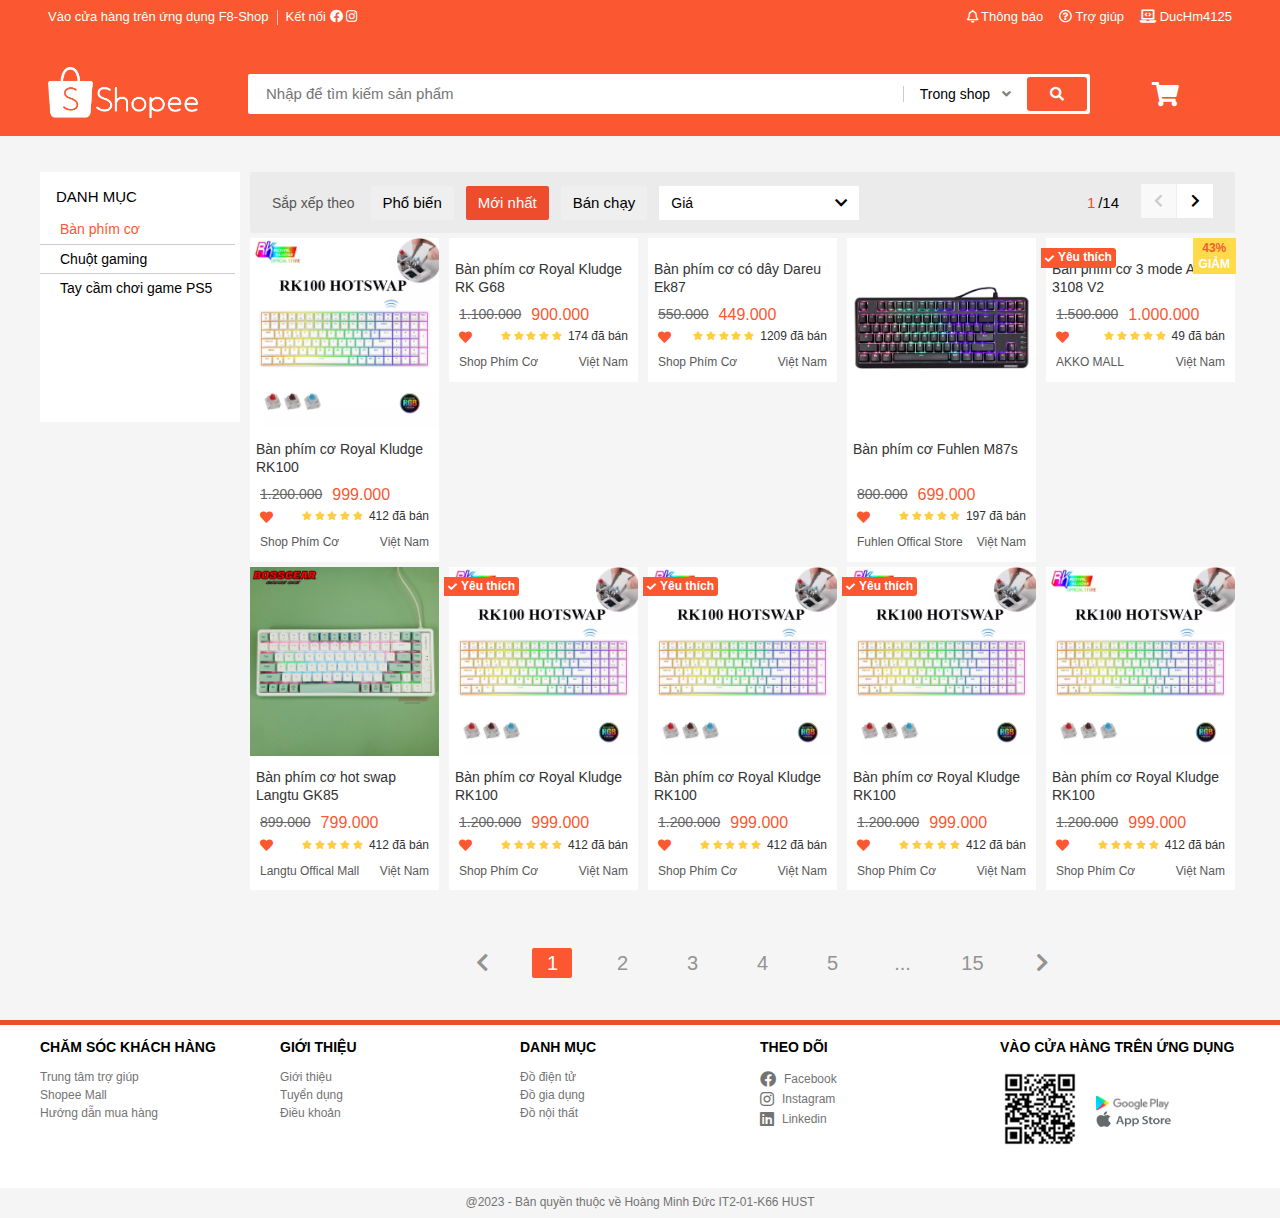
==== index.html @ a95686b3 "fixbug24/2/2023" ====
<!DOCTYPE html>
<html lang="en">
<head>
    <meta charset="UTF-8">
    <meta http-equiv="X-UA-Compatible" content="IE=edge">
    <meta name="viewport" content="width=device-width, initial-scale=1.0">
    <title>Shopee</title>
    <link rel="stylesheet" href="./assets/css/responsive_grid.css">
    <link rel="stylesheet" href="./assets/css/base.css">
    <link rel="stylesheet" href="./assets/css/main.css">
    <link rel="stylesheet" href="./assets/css/reset.css">
    <link rel="stylesheet" href="https://cdnjs.cloudflare.com/ajax/libs/font-awesome/5.15.4/css/all.min.css" />
    <link rel="stylesheet" href="./assets/css/content.css">
    <link rel="stylesheet" href="./assets/css/responsive.css">
    <link rel="stylesheet" href="./assets/css/footer.css">
    
</head>
<body>
    <div id="header">
        <div class="header-navigation grid">
            <div class="navigation-left">
                <ul class="navigation-left-list display-flex remove-list-style">
                    <li class="hover-to-store"><a href="" class="remove-anchor-style">Vào cửa hàng trên ứng dụng F8-Shop</a>
                        <div class="link-to-store higher-item">
                            <div class="qr-code-area">
                                <img src="./assets/photos/qr_code.png" alt="" class="qr-code">
                            </div>
                            <div class="google-play-app-store-area">
                                <img src="./assets/photos/google_play.png" alt="" class="google-play">
                                <img src="./assets/photos/app_store.png" alt="" class="app-store">
                            </div>
                        </div>
                    </li>
                    <li>
                        <a href="" class="remove-anchor-style">Kết nối</a>
                        <i class="fab fa-facebook"></i>
                        <i class="fab fa-instagram"></i>
                    </li>
                </ul>
            </div>
            <div class="navigation-right">
                <ul class="navigation-right-list display-flex remove-list-style">
                    <li class="notification-area" style="position: relative;">
                        <i class="far fa-bell"></i>
                        <a href="" class="remove-anchor-style">Thông báo</a>
                        <div class="notification-box-area">
                            <div class="notification-box-head">
                                <h1>Thông báo mới nhận</h1>
                            </div>
                            <div class="notification-content">
                                <ul class="notification-content-box">
                                    <li class="notification-content-item">
                                        <img src="./assets/photos/son_3ce.png" alt="" class="item-photo">
                                        <div class="notification-item-description">
                                            <h2>
                                                Trạng thái đơn hàng "Son 3CE" của bạn
                                            </h2>
                                            <p>
                                                Đơn hàng "Son 3CE" của bạn đã được chuyển cho đơn vị vận chuyển.Bạn sẽ nhận được hàng trước ngày 22-2-2023.
                                            </p>
                                        </div>
                                    </li>
                                    <li class="notification-content-item">
                                        <img src="./assets/photos/ban_phim_co_keychron.jpg" alt="" class="item-photo">
                                        <div class="notification-item-description">
                                            <h2>
                                                Thông báo hủy đơn hàng thành công
                                            </h2>
                                            <p>
                                                Bạn đã hủy thành công đơn hàng "Bàn phím cơ Keychron".Nếu bạn gặp trục trặc hay vấn đề gì,hãy liên hệ với chúng tôi.
                                            </p>
                                        </div>
                                    </li>
                                    <li class="notification-content-item">
                                        <img src="./assets/photos/chuot_gaming.jfif" alt="" class="item-photo">
                                        <div class="notification-item-description">
                                            <h2>
                                                Đơn hàng đã được giao thành công
                                            </h2>
                                            <p>
                                                Đơn hàng "Chuột gaming China đã được giao tới bạn.Hãy đễ lại đánh giá cho chúng tôi"
                                            </p>
                                        </div>
                                    </li>
                                </ul>
                            </div>
                            <div class="notification-box-see-all-area">
                                <p><a href="">Xem tất cả</a></p>
                            </div>
                        </div>
                    </li>
                    <li>
                        <i class="far fa-question-circle"></i>
                        <a href="" class="remove-anchor-style">Trợ giúp</a>
                    </li>
                    <li>
                        <i class="fas fa-laptop-code"></i>
                        <a href="" class="remove-anchor-style">DucHm4125</a>
                    </li>
                </ul>
            </div>
        </div>
        <div class="header-with-search grid">
            <div class="header-logo">
                <img src="./assets/photos/pngaaa.com-4486128.png" alt="" class="header-shopee-log">
            </div>
            <div class="header-search-area">
                <div class="header-search-input">
                    <input type="text" class="input-to-find" placeholder="Nhập để tìm kiếm sản phẩm">
                </div>
                <div class="header-search-status">
                    <p>Trong shop <i class="fas fa-angle-down"></i></p>
                </div>
                <div class="header-search-button">
                    <i class="fas fa-search"></i>
                </div>
            </div>
            <div class="header-cart">
                <i class="fas fa-shopping-cart"></i>
            </div>
        </div>
    </div>
    <div id="content">
        <div class="content-area grid row">
            <div class="content-sidebar l-2">
                <h1 class="content-sidebar-title">DANH MỤC</h1>
                <ul class="content-sidebar-list remove-list-style">
                    <li class="content-sidebar-item">
                        <a class="status-activated" href="">Bàn phím cơ</a>
                    </li>
                    <li class="content-sidebar-item">
                        <a href="">Chuột gaming</a>
                    </li>
                    <li class="content-sidebar-item">
                        <a href="">Tay cầm chơi game PS5</a>
                    </li>
                </ul>
            </div>
            <div class="content-product-area l-10">
                <div class="content-product-pc-filter">
                    <div class="product-filter-title">
                        <p>Sắp xếp theo</p>
                    </div>
                    <button class="product-filter-by-popular button">Phổ biến</button>
                    <button class="product-filter-by-newest button" style="background-color: #ee4d2d;color:#fff;">Mới nhất</button>
                    <button class="product-filter-by-bestseller button">Bán chạy</button>
                    <div class="product-price-order-filter">
                        <p>Giá</p>
                        <i class="fas fa-chevron-down"></i>
                        <div class="price-by-order-choices">
                            <p class="no-margin"><a href="">Giá cao đến thấp</a></p>
                            <p class="no-margin"><a href="">Giá thấp đến cao</a></p>
                        </div>
                    </div>
                    <div class="product-filter-page">
                        <p class="on-page-number"><span style="color: #ee4d2d;">1</span>
                            <span>/14</span>
                        </p>
                        <div class="filter-page-control">
                            <div class="filter-page-control-back">
                                <i class="fas fa-chevron-left"></i>
                            </div>
                            <div class="filter-page-control-next">
                                <i class="fas fa-chevron-right"></i>
                            </div>
                        </div>
                    </div>
                </div>
                <div class="content-product-list-area">
                    <div class="product-item-area l-2-4 m-4 c-6">
                        <a href="" class="product-item">
                            <img class="product-item-img" src="./assets/photos/product-photos/mechanical_keyboard_rk100.png" alt="">
                            <p class="product-item-title">Bàn phím cơ Royal Kludge RK100</p>
                            <div class="produc-item-price">
                                <span class="origin-price">
                                    <p class="">1.200.000</p>
                                </span>
                                <span class="saled-price">
                                    <p class="">999.000</p>
                                </span>
                            </div>
                            <div class="product-item-action">
                                <i class="fas fa-heart"></i>
                                <div class="product-rating-area">
                                    <div class="rating">
                                        <i class="fas fa-star"></i>
                                        <i class="fas fa-star"></i>
                                        <i class="fas fa-star"></i>
                                        <i class="fas fa-star"></i>
                                        <i class="fas fa-star"></i>
                                    </div>
                                    <p class="number-sold">412 đã bán</p>
                                </div>
                            </div>
                            <div class="product-item-origin">
                                <p class="product-brand">Shop Phím Cơ</p>
                                <p class="origin-country">Việt Nam</p>
                            </div>
                        </a>
                    </div>
                    <div class="product-item-area l-2-4 m-4 c-6">
                        <a href="" class="product-item">
                            <img class="product-item-img" src="./assets/photos/product-photos/mechanical_keyboard_rkg68.webp" alt="">
                            <p class="product-item-title">Bàn phím cơ Royal Kludge RK G68</p>
                            <div class="produc-item-price">
                                <span class="origin-price">
                                    <p class="">1.100.000</p>
                                </span>
                                <span class="saled-price">
                                    <p class="">900.000</p>
                                </span>
                            </div>
                            <div class="product-item-action">
                                <i class="fas fa-heart"></i>
                                <div class="product-rating-area">
                                    <div class="rating">
                                        <i class="fas fa-star"></i>
                                        <i class="fas fa-star"></i>
                                        <i class="fas fa-star"></i>
                                        <i class="fas fa-star"></i>
                                        <i class="fas fa-star"></i>
                                    </div>
                                    <p class="number-sold">174 đã bán</p>
                                </div>
                            </div>
                            <div class="product-item-origin">
                                <p class="product-brand">Shop Phím Cơ</p>
                                <p class="origin-country">Việt Nam</p>
                            </div>
                        </a>
                    </div>
                    <div class="product-item-area l-2-4 m-4 c-6">
                        <a href="" class="product-item">
                            <img class="product-item-img" src="./assets/photos/product-photos/mechanical_keyboard_dareu_ek87.jpg" alt="">
                            <p class="product-item-title">Bàn phím cơ có dây Dareu Ek87</p>
                            <div class="produc-item-price">
                                <span class="origin-price">
                                    <p class="">550.000</p>
                                </span>
                                <span class="saled-price">
                                    <p class="">449.000</p>
                                </span>
                            </div>
                            <div class="product-item-action">
                                <i class="fas fa-heart"></i>
                                <div class="product-rating-area">
                                    <div class="rating">
                                        <i class="fas fa-star"></i>
                                        <i class="fas fa-star"></i>
                                        <i class="fas fa-star"></i>
                                        <i class="fas fa-star"></i>
                                        <i class="fas fa-star"></i>
                                    </div>
                                    <p class="number-sold">1209 đã bán</p>
                                </div>
                            </div>
                            <div class="product-item-origin">
                                <p class="product-brand">Shop Phím Cơ</p>
                                <p class="origin-country">Việt Nam</p>
                            </div>
                        </a>
                    </div>
                    <div class="product-item-area l-2-4 m-4 c-6">
                        <a href="" class="product-item">
                            <img class="product-item-img" src="./assets/photos/product-photos/mechanical_keyboard_fuhlen_m87s.jpg" alt="">
                            <p class="product-item-title">Bàn phím cơ Fuhlen M87s</p>
                            <div class="produc-item-price">
                                <span class="origin-price">
                                    <p class="">800.000</p>
                                </span>
                                <span class="saled-price">
                                    <p class="">699.000</p>
                                </span>
                            </div>
                            <div class="product-item-action">
                                <i class="fas fa-heart"></i>
                                <div class="product-rating-area">
                                    <div class="rating">
                                        <i class="fas fa-star"></i>
                                        <i class="fas fa-star"></i>
                                        <i class="fas fa-star"></i>
                                        <i class="fas fa-star"></i>
                                        <i class="fas fa-star"></i>
                                    </div>
                                    <p class="number-sold">197 đã bán</p>
                                </div>
                            </div>
                            <div class="product-item-origin">
                                <p class="product-brand">Fuhlen Offical Store</p>
                                <p class="origin-country">Việt Nam</p>
                            </div>
                        </a>
                    </div>
                    <div class="product-item-area l-2-4 m-4 c-6">
                        <a href="" class="product-item">
                            <img class="product-item-img" src="./assets/photos/product-photos/mechanical_keyboard_akko_3108_v2.jpg" alt="">
                            <p class="product-item-title">Bàn phím cơ 3 mode Akko 3108 V2</p>
                            <div class="produc-item-price">
                                <span class="origin-price">
                                    <p class="">1.500.000</p>
                                </span>
                                <span class="saled-price">
                                    <p class="">1.000.000</p>
                                </span>
                            </div>
                            <div class="product-item-action">
                                <i class="fas fa-heart"></i>
                                <div class="product-rating-area">
                                    <div class="rating">
                                        <i class="fas fa-star"></i>
                                        <i class="fas fa-star"></i>
                                        <i class="fas fa-star"></i>
                                        <i class="fas fa-star"></i>
                                        <i class="fas fa-star"></i>
                                    </div>
                                    <p class="number-sold">49 đã bán</p>
                                </div>
                            </div>
                            <div class="product-item-origin">
                                <p class="product-brand">AKKO MALL</p>
                                <p class="origin-country">Việt Nam</p>
                            </div>
                        </a>
                        <div class="product-favorite-mark">
                            <i class="fas fa-check"></i>
                            <p>Yêu thích</p>
                        </div>
                        <div class="product-discount-mark">
                            <p class="product-discount-percentage">43%</p>
                            <p class="product-discount-title">Giảm</p>
                        </div>
                    </div>
                    <div class="product-item-area l-2-4 m-4 c-6">
                        <a href="" class="product-item">
                            <img class="product-item-img" src="./assets/photos/product-photos/mechanical_keyboard_langtu_gk85.jpg" alt="">
                            <p class="product-item-title">Bàn phím cơ hot swap Langtu GK85</p>
                            <div class="produc-item-price">
                                <span class="origin-price">
                                    <p class="">899.000</p>
                                </span>
                                <span class="saled-price">
                                    <p class="">799.000</p>
                                </span>
                            </div>
                            <div class="product-item-action">
                                <i class="fas fa-heart"></i>
                                <div class="product-rating-area">
                                    <div class="rating">
                                        <i class="fas fa-star"></i>
                                        <i class="fas fa-star"></i>
                                        <i class="fas fa-star"></i>
                                        <i class="fas fa-star"></i>
                                        <i class="fas fa-star"></i>
                                    </div>
                                    <p class="number-sold">412 đã bán</p>
                                </div>
                            </div>
                            <div class="product-item-origin">
                                <p class="product-brand">Langtu Offical Mall</p>
                                <p class="origin-country">Việt Nam</p>
                            </div>
                        </a>
                    </div>
                    <div class="product-item-area l-2-4 m-4 c-6">
                        <a href="" class="product-item">
                            <img class="product-item-img" src="./assets/photos/product-photos/mechanical_keyboard_rk100.png" alt="">
                            <p class="product-item-title">Bàn phím cơ Royal Kludge RK100</p>
                            <div class="produc-item-price">
                                <span class="origin-price">
                                    <p class="">1.200.000</p>
                                </span>
                                <span class="saled-price">
                                    <p class="">999.000</p>
                                </span>
                            </div>
                            <div class="product-item-action">
                                <i class="fas fa-heart"></i>
                                <div class="product-rating-area">
                                    <div class="rating">
                                        <i class="fas fa-star"></i>
                                        <i class="fas fa-star"></i>
                                        <i class="fas fa-star"></i>
                                        <i class="fas fa-star"></i>
                                        <i class="fas fa-star"></i>
                                    </div>
                                    <p class="number-sold">412 đã bán</p>
                                </div>
                            </div>
                            <div class="product-item-origin">
                                <p class="product-brand">Shop Phím Cơ</p>
                                <p class="origin-country">Việt Nam</p>
                            </div>
                        </a>
                        <div class="product-favorite-mark">
                            <i class="fas fa-check"></i>
                            <p>Yêu thích</p>
                        </div>
                    </div>
                    <div class="product-item-area l-2-4 m-4 c-6">
                        <a href="" class="product-item">
                            <img class="product-item-img" src="./assets/photos/product-photos/mechanical_keyboard_rk100.png" alt="">
                            <p class="product-item-title">Bàn phím cơ Royal Kludge RK100</p>
                            <div class="produc-item-price">
                                <span class="origin-price">
                                    <p class="">1.200.000</p>
                                </span>
                                <span class="saled-price">
                                    <p class="">999.000</p>
                                </span>
                            </div>
                            <div class="product-item-action">
                                <i class="fas fa-heart"></i>
                                <div class="product-rating-area">
                                    <div class="rating">
                                        <i class="fas fa-star"></i>
                                        <i class="fas fa-star"></i>
                                        <i class="fas fa-star"></i>
                                        <i class="fas fa-star"></i>
                                        <i class="fas fa-star"></i>
                                    </div>
                                    <p class="number-sold">412 đã bán</p>
                                </div>
                            </div>
                            <div class="product-item-origin">
                                <p class="product-brand">Shop Phím Cơ</p>
                                <p class="origin-country">Việt Nam</p>
                            </div>
                        </a>
                        <div class="product-favorite-mark">
                            <i class="fas fa-check"></i>
                            <p>Yêu thích</p>
                        </div>
                    </div>
                    <div class="product-item-area l-2-4 m-4 c-6">
                        <a href="" class="product-item">
                            <img class="product-item-img" src="./assets/photos/product-photos/mechanical_keyboard_rk100.png" alt="">
                            <p class="product-item-title">Bàn phím cơ Royal Kludge RK100</p>
                            <div class="produc-item-price">
                                <span class="origin-price">
                                    <p class="">1.200.000</p>
                                </span>
                                <span class="saled-price">
                                    <p class="">999.000</p>
                                </span>
                            </div>
                            <div class="product-item-action">
                                <i class="fas fa-heart"></i>
                                <div class="product-rating-area">
                                    <div class="rating">
                                        <i class="fas fa-star"></i>
                                        <i class="fas fa-star"></i>
                                        <i class="fas fa-star"></i>
                                        <i class="fas fa-star"></i>
                                        <i class="fas fa-star"></i>
                                    </div>
                                    <p class="number-sold">412 đã bán</p>
                                </div>
                            </div>
                            <div class="product-item-origin">
                                <p class="product-brand">Shop Phím Cơ</p>
                                <p class="origin-country">Việt Nam</p>
                            </div>
                        </a>
                        <div class="product-favorite-mark">
                            <i class="fas fa-check"></i>
                            <p>Yêu thích</p>
                        </div>
                    </div>
                    <div class="product-item-area l-2-4 m-4 c-6">
                        <a href="" class="product-item">
                            <img class="product-item-img" src="./assets/photos/product-photos/mechanical_keyboard_rk100.png" alt="">
                            <p class="product-item-title">Bàn phím cơ Royal Kludge RK100</p>
                            <div class="produc-item-price">
                                <span class="origin-price">
                                    <p class="">1.200.000</p>
                                </span>
                                <span class="saled-price">
                                    <p class="">999.000</p>
                                </span>
                            </div>
                            <div class="product-item-action">
                                <i class="fas fa-heart"></i>
                                <div class="product-rating-area">
                                    <div class="rating">
                                        <i class="fas fa-star"></i>
                                        <i class="fas fa-star"></i>
                                        <i class="fas fa-star"></i>
                                        <i class="fas fa-star"></i>
                                        <i class="fas fa-star"></i>
                                    </div>
                                    <p class="number-sold">412 đã bán</p>
                                </div>
                            </div>
                            <div class="product-item-origin">
                                <p class="product-brand">Shop Phím Cơ</p>
                                <p class="origin-country">Việt Nam</p>
                            </div>
                        </a>
                    </div>
                </div>
                <div class="content-page-selection">
                    <ul class="page-selection-area remove-list-style">
                        <li class="page-selection-item previous-page-button">
                            <a class="remove-anchor-style" href="#"><i class="fas fa-chevron-left"></i></a>
                        </li>
                        <li class="page-selection-item">
                            <a class="remove-anchor-style" href="#">1</a>
                        </li>
                        <li class="page-selection-item">
                            <a class="remove-anchor-style" href="#">2</a>
                        </li>
                        <li class="page-selection-item">
                            <a class="remove-anchor-style" href="#">3</a>
                        </li>
                        <li class="page-selection-item">
                            <a class="remove-anchor-style" href="#">4</a>
                        </li>
                        <li class="page-selection-item">
                            <a class="remove-anchor-style" href="#">5</a>
                        </li>
                        <li class="page-selection-item">
                            <a class="remove-anchor-style" href="#">...</a>
                        </li>
                        <li class="page-selection-item">
                            <a class="remove-anchor-style" href="#">15</a>
                        </li>
                        <li class="page-selection-item next-page-button">
                            <a class="remove-anchor-style" href=""><i class="fas fa-chevron-right"></i></a>
                        </li>
                    </ul>
                </div>
            </div>
        </div>
    </div>
    <div id="footer">
        <div class="footer-area grid row">
            <div class="l-2-4 m-4">
                <div class="footer-h1-area">
                    <h1>Chăm sóc khách hàng</h1>
                </div>
                <ul class="footer-column-list remove-list-style">
                    <li class="footer-column-item">
                        <a class="remove-anchor-style" href="">Trung tâm trợ giúp</a>
                    </li>
                    <li class="footer-column-item">
                        <a class="remove-anchor-style" href="">Shopee Mall</a>
                    </li>
                    <li class="footer-column-item">
                        <a class="remove-anchor-style" href="">Hướng dẫn mua hàng</a>
                    </li>
                </ul>
            </div>
            <div class="l-2-4 m-4">
                <div class="footer-h1-area">
                    <h1>Giới thiệu</h1>
                </div>
                <ul class="footer-column-list remove-list-style">
                    <li class="footer-column-item">
                        <a class="remove-anchor-style" href="">Giới thiệu</a>
                    </li>
                    <li class="footer-column-item">
                        <a class="remove-anchor-style" href="">Tuyển dụng</a>
                    </li>
                    <li class="footer-column-item">
                        <a class="remove-anchor-style" href="">Điều khoản</a>
                    </li>
                </ul>
            </div>
            <div class="l-2-4 m-4">
                <div class="footer-h1-area">
                    <h1>Danh mục</h1>
                </div>
                <ul class="footer-column-list remove-list-style">
                    <li class="footer-column-item">
                        <a class="remove-anchor-style" href="">Đồ điện tử</a>
                    </li>
                    <li class="footer-column-item">
                        <a class="remove-anchor-style" href="">Đồ gia dụng</a>
                    </li>
                    <li class="footer-column-item">
                        <a class="remove-anchor-style" href="">Đồ nội thất</a>
                    </li>
                </ul>
            </div>
            <div class="l-2-4 m-4">
                <div class="footer-h1-area">
                    <h1>Theo dõi</h1>
                </div>
                <ul class="footer-column-list remove-list-style">
                    <li class="footer-column-item">
                        <a class="remove-anchor-style" href="">
                            <i class="fab fa-facebook"></i>
                            Facebook
                        </a>
                    </li>
                    <li class="footer-column-item">
                        <a class="remove-anchor-style" href="">
                            <i class="fab fa-instagram"></i>
                            Instagram
                        </a>
                    </li>
                    <li class="footer-column-item">
                        <a class="remove-anchor-style" href="">
                            <i class="fab fa-linkedin"></i>
                            Linkedin
                        </a>
                    </li>
                </ul>
            </div>
            <div class="l-2-4 m-4">
                <div class="footer-h1-area">
                    <h1>Vào cửa hàng trên ứng dụng</h1>
                </div>
                <div class="footer-link-to-store">
                    <div class="footer-qr-code-area">
                        <img src="./assets/photos/qr_code.png" alt="" class="footer-qr-code">
                    </div>
                    <div class="google-play-app-store-area">
                        <img src="./assets/photos/google_play.png" alt="" class="footer-google-play">
                        <img src="./assets/photos/app_store.png" alt="" class="footer-app-store">
                    </div>
                </div>
            </div>
        </div>
        <div class="footer-end">
            <p class="footer-end-content">@2023 - Bản quyền thuộc về Hoàng Minh Đức IT2-01-K66 HUST</p>
        </div>
    </div>
</body>
</html>
---- assets/css/responsive_grid.css ----
.grid {
    width: 100%;
    display: block;
    padding: 0;
}

.grid.wide {
    max-width: 1200px;
    margin: 0 auto;
}

.row {
    display: flex;
    flex-wrap: wrap;
    margin-left: -4px;
    margin-right: -4px;
}

.row.no-gutters {
    margin-left: 0;
    margin-right: 0;
}

.col {
    padding-left: 4px;
    padding-right: 4px;
}

.row.no-gutters .col {
    padding-left: 0;
    padding-right: 0;
}

.c-0 {
    display: none;
}

.c-1 {
    flex: 0 0 8.33333%;
    max-width: 8.33333%;
}

.c-2 {
    flex: 0 0 16.66667%;
    max-width: 16.66667%;
}

.c-3 {
    flex: 0 0 25%;
    max-width: 25%;
}

.c-4 {
    flex: 0 0 33.33333%;
    max-width: 33.33333%;
}

.c-5 {
    flex: 0 0 41.66667%;
    max-width: 41.66667%;
}

.c-6 {
    flex: 0 0 50%;
    max-width: 50%;
}

.c-7 {
    flex: 0 0 58.33333%;
    max-width: 58.33333%;
}

.c-8 {
    flex: 0 0 66.66667%;
    max-width: 66.66667%;
}

.c-9 {
    flex: 0 0 75%;
    max-width: 75%;
}

.c-10 {
    flex: 0 0 83.33333%;
    max-width: 83.33333%;
}

.c-11 {
    flex: 0 0 91.66667%;
    max-width: 91.66667%;
}

.c-12 {
    flex: 0 0 100%;
    max-width: 100%;
}

.c-o-1 {
    margin-left: 8.33333%;
}

.c-o-2 {
    margin-left: 16.66667%;
}

.c-o-3 {
    margin-left: 25%;
}

.c-o-4 {
    margin-left: 33.33333%;
}

.c-o-5 {
    margin-left: 41.66667%;
}

.c-o-6 {
    margin-left: 50%;
}

.c-o-7 {
    margin-left: 58.33333%;
}

.c-o-8 {
    margin-left: 66.66667%;
}

.c-o-9 {
    margin-left: 75%;
}

.c-o-10 {
    margin-left: 83.33333%;
}

.c-o-11 {
    margin-left: 91.66667%;
}

/* >= Tablet */
@media (min-width: 740px) {
    .row {
        margin-left: -8px;
        margin-right: -8px;
    }

    .col {
        padding-left: 8px;
        padding-right: 8px;
    }

    .m-0 {
        display: none;
    }

    .m-1,
    .m-2,
    .m-3,
    .m-4,
    .m-5,
    .m-6,
    .m-7,
    .m-8,
    .m-9,
    .m-10,
    .m-11,
    .m-12 {
        display: block;
    }

    .m-1 {
        flex: 0 0 8.33333%;
        max-width: 8.33333%;
    }

    .m-2 {
        flex: 0 0 16.66667%;
        max-width: 16.66667%;
    }

    .m-3 {
        flex: 0 0 25%;
        max-width: 25%;
    }

    .m-4 {
        flex: 0 0 33.33333%;
        max-width: 33.33333%;
    }

    .m-5 {
        flex: 0 0 41.66667%;
        max-width: 41.66667%;
    }

    .m-6 {
        flex: 0 0 50%;
        max-width: 50%;
    }

    .m-7 {
        flex: 0 0 58.33333%;
        max-width: 58.33333%;
    }

    .m-8 {
        flex: 0 0 66.66667%;
        max-width: 66.66667%;
    }

    .m-9 {
        flex: 0 0 75%;
        max-width: 75%;
    }

    .m-10 {
        flex: 0 0 83.33333%;
        max-width: 83.33333%;
    }

    .m-11 {
        flex: 0 0 91.66667%;
        max-width: 91.66667%;
    }

    .m-12 {
        flex: 0 0 100%;
        max-width: 100%;
    }

    .m-o-1 {
        margin-left: 8.33333%;
    }

    .m-o-2 {
        margin-left: 16.66667%;
    }

    .m-o-3 {
        margin-left: 25%;
    }

    .m-o-4 {
        margin-left: 33.33333%;
    }

    .m-o-5 {
        margin-left: 41.66667%;
    }

    .m-o-6 {
        margin-left: 50%;
    }

    .m-o-7 {
        margin-left: 58.33333%;
    }

    .m-o-8 {
        margin-left: 66.66667%;
    }

    .m-o-9 {
        margin-left: 75%;
    }

    .m-o-10 {
        margin-left: 83.33333%;
    }

    .m-o-11 {
        margin-left: 91.66667%;
    }
}

/* PC medium resolution > */
@media (min-width: 1113px) {
    .row {
        margin-left: -12px;
        margin-right: -12px;
    }

    .row.sm-gutter {
        margin-left: -5px;
        margin-right: -5px;
    }

    .col {
        padding-left: 12px;
        padding-right: 12px;
    }

    .row.sm-gutter .col {
        padding-left: 5px;
        padding-right: 5px;
    }

    .l-0 {
        display: none;
    }

    .l-1,
    .l-2,
    .l-2-4,
    .l-3,
    .l-4,
    .l-5,
    .l-6,
    .l-7,
    .l-8,
    .l-9,
    .l-10,
    .l-11,
    .l-12 {
        display: block;
    }

    .l-1 {
        flex: 0 0 8.33333%;
        max-width: 8.33333%;
    }

    .l-2 {
        flex: 0 0 16.66667%;
        max-width: 16.66667%;
    }

    .l-2-4 {
        flex: 0 0 20%;
        max-width: 20%;
    }

    .l-3 {
        flex: 0 0 25%;
        max-width: 25%;
    }

    .l-4 {
        flex: 0 0 33.33333%;
        max-width: 33.33333%;
    }

    .l-5 {
        flex: 0 0 41.66667%;
        max-width: 41.66667%;
    }

    .l-6 {
        flex: 0 0 50%;
        max-width: 50%;
    }

    .l-7 {
        flex: 0 0 58.33333%;
        max-width: 58.33333%;
    }

    .l-8 {
        flex: 0 0 66.66667%;
        max-width: 66.66667%;
    }

    .l-9 {
        flex: 0 0 75%;
        max-width: 75%;
    }

    .l-10 {
        flex: 0 0 83.33333%;
        max-width: 83.33333%;
    }

    .l-11 {
        flex: 0 0 91.66667%;
        max-width: 91.66667%;
    }

    .l-12 {
        flex: 0 0 100%;
        max-width: 100%;
    }

    .l-o-1 {
        margin-left: 8.33333%;
    }

    .l-o-2 {
        margin-left: 16.66667%;
    }

    .l-o-3 {
        margin-left: 25%;
    }

    .l-o-4 {
        margin-left: 33.33333%;
    }

    .l-o-5 {
        margin-left: 41.66667%;
    }

    .l-o-6 {
        margin-left: 50%;
    }

    .l-o-7 {
        margin-left: 58.33333%;
    }

    .l-o-8 {
        margin-left: 66.66667%;
    }

    .l-o-9 {
        margin-left: 75%;
    }

    .l-o-10 {
        margin-left: 83.33333%;
    }

    .l-o-11 {
        margin-left: 91.66667%;
    }
}

/* Tablet - PC low resolution */
@media (min-width: 740px) and (max-width: 1023px) {
    .wide {
        width: 644px;
    }
}

/* > PC low resolution */
@media (min-width: 1024px) and (max-width: 1239px) {
    .wide {
        width: 984px;
    }

    .wide .row {
        margin-left: -12px;
        margin-right: -12px;
    }

    .wide .row.sm-gutter {
        margin-left: -5px;
        margin-right: -5px;
    }

    .wide .col {
        padding-left: 12px;
        padding-right: 12px;
    }

    .wide .row.sm-gutter .col {
        padding-left: 5px;
        padding-right: 5px;
    }

    .wide .l-0 {
        display: none;
    }

    .wide .l-1,
    .wide .l-2,
    .wide .l-2-4,
    .wide .l-3,
    .wide .l-4,
    .wide .l-5,
    .wide .l-6,
    .wide .l-7,
    .wide .l-8,
    .wide .l-9,
    .wide .l-10,
    .wide .l-11,
    .wide .l-12 {
        display: block;
    }

    .wide .l-1 {
        flex: 0 0 8.33333%;
        max-width: 8.33333%;
    }

    .wide .l-2 {
        flex: 0 0 16.66667%;
        max-width: 16.66667%;
    }

    .wide .l-2-4 {
        flex: 0 0 20%;
        max-width: 20%;
    }

    .wide .l-3 {
        flex: 0 0 25%;
        max-width: 25%;
    }

    .wide .l-4 {
        flex: 0 0 33.33333%;
        max-width: 33.33333%;
    }

    .wide .l-5 {
        flex: 0 0 41.66667%;
        max-width: 41.66667%;
    }

    .wide .l-6 {
        flex: 0 0 50%;
        max-width: 50%;
    }

    .wide .l-7 {
        flex: 0 0 58.33333%;
        max-width: 58.33333%;
    }

    .wide .l-8 {
        flex: 0 0 66.66667%;
        max-width: 66.66667%;
    }

    .wide .l-9 {
        flex: 0 0 75%;
        max-width: 75%;
    }

    .wide .l-10 {
        flex: 0 0 83.33333%;
        max-width: 83.33333%;
    }

    .wide .l-11 {
        flex: 0 0 91.66667%;
        max-width: 91.66667%;
    }

    .wide .l-12 {
        flex: 0 0 100%;
        max-width: 100%;
    }

    .wide .l-o-1 {
        margin-left: 8.33333%;
    }

    .wide .l-o-2 {
        margin-left: 16.66667%;
    }

    .wide .l-o-3 {
        margin-left: 25%;
    }

    .wide .l-o-4 {
        margin-left: 33.33333%;
    }

    .wide .l-o-5 {
        margin-left: 41.66667%;
    }

    .wide .l-o-6 {
        margin-left: 50%;
    }

    .wide .l-o-7 {
        margin-left: 58.33333%;
    }

    .wide .l-o-8 {
        margin-left: 66.66667%;
    }

    .wide .l-o-9 {
        margin-left: 75%;
    }

    .wide .l-o-10 {
        margin-left: 83.33333%;
    }

    .wide .l-o-11 {
        margin-left: 91.66667%;
    }
}
---- assets/css/base.css ----
html {
    font-size: 62.5%;
    line-height: 1.6rem;
    font-family: 'Roboto', sans-serif;
    box-sizing: border-box;
}
* {
    box-sizing: border-box;
}
button{
    height: 34px;
    text-decoration: none;
    border: none;
    border-radius: 2px;
    font-size: 1.5rem;
    padding: 0 12px;
    outline: none;
    cursor: pointer;
    color: #000;;
    display: inline-flex;
    align-items: center;
    justify-content: center;
    line-height: 1.6rem;
}
.clearfix:after{
    clear: both;
    content: ".";
    display: block;
    width: 0px;
    height: 0px;
}
.grid {
    width: 1200px;
    max-width: 100%;
    margin : 0 auto;
}

.grid__full-width {
    width : 100%;
}

.grid__round {
    display: flex;
    flex-wrap: wrap;
}
.no-margin {
    margin : 0px;
}
.display-flex{
    display: flex;
}
.remove-list-style{
    list-style: none;
}
.remove-anchor-style{
    text-decoration: none;
}
.remove-cursor-effect {
    cursor: initial;
}
.higher-item{
    z-index: 1;
}

.white-color{
    color: #fff;
}

.status-activated {
    color: #fb5731 !important;
}
---- assets/css/main.css ----
#header {
    width: 100%;
    min-height: 100px;
    background-color: #fb5731;
}
#header .header-navigation {
    display: flex;
    flex-direction: row;
    justify-content: space-between;
}
#header .navigation-left {
    /* justify-self: flex-start; */
    display: inline-block;
    box-sizing: border-box;
    padding : 0px;
}
#header .navigation-right {
    /* justify-self: end; */
    display: block;
    /* float: right; */
    box-sizing: border-box;
    padding : 0px;
}
#header .header-navigation ul {
    padding : 0px;
}
#header .header-navigation li {
    font-size: 13px;
    color : #fff;
    padding : 0px 8px 0px 8px;
}
#header .header-navigation a {
    font-size: 13px;
    color : #fff;
}

#header .link-to-store {
    background-color: #fff;
    width: 186px;
    display: block;
    padding: none !important;
    position: absolute;
    /* margin-top:12px; */
    display: none;
    cursor: pointer;
}
#header .qr-code-area {
    display: flex;
    justify-content: center;
    box-sizing: border-box;
    padding-top:8px;
}
#header .qr-code {
    width: 170px;
    /* height: 170px; */
    padding: none;
}
#header .google-play-app-store-area {
    display: flex;
    justify-content: center;
    padding-bottom: 16px;
}
#header .google-play ,
#header .app-store{
    height: 16px;
}

#header .hover-to-store:hover .link-to-store{
    display: block;
}

#header .notification-box-area {
    background-color: #fff;
    position: absolute;
    right: 0px;
    width: 404px;
    display: none;
}
#header .notification-box-head {
    border-bottom: 1px solid #ccc;
}
#header .notification-box-head h1 {
    color: #999;
    margin: 0 0 0 12px;
    font-weight: 400;
    font-size: 1.4rem;
    line-height: 40px;
    user-select: none;   
}
#header .notification-content-item {
    display: flex;
    /* padding : 12px; */
    box-sizing: border-box;
    /* margin: 8px 0px 12px 0px; */
    padding: 8px 0px 12px 0px !important;
    cursor:pointer;
}
#header .notification-content-item:hover {
    background-color: #f7f7f7;
}
#header .notification-box-area img {
    width: 48px;
    object-fit: contain;
}
#header .notification-item-description {
    margin-left: 12px;
}
#header .notification-item-description h2 {
    display: block;
    font-size: 1.4rem;
    color: #333;
    font-weight: 400;
    line-height: 1.8rem;
    margin: none;
    margin: 4px 0px 0px 0px;
}
#header .notification-item-description p{
    display: block;
    font-size: 1.2rem;
    line-height: 1.6rem;
    color: #756F6E;
    margin: 0px;
}
#header .notification-area:hover .notification-box-area{
    display:block;
}
#header .notification-box-see-all-area{
    text-align: center;
}
#header .notification-box-see-all-area a{
    color: #333;
    margin: 0 0 0 12px;
    font-weight: 400;
    font-size: 1.4rem;
    line-height: 40px;
    user-select: none; 
    text-decoration: none;
}

#header .navigation-left li:nth-child(2){
    border-left: 1px solid #ccc;
}

#header .header-with-search {
    /* margin: 0px 8px 0px 8px; */
    display: flex;
    align-items: center;
    padding : 32px 0px 16px 0px;
}
#header .header-search-area {
    border-radius: 2px;
    flex: 1;
    margin-left: 50px;
}
#header .header-logo{
    width: 150px;
    margin-left: 8px;
    padding-right: 50px;
}
#header .header-logo img{
    width: 150px;
}
#header .header-search-area {
    background-color: #fff;
    justify-self: center;
    height: 40px;
    display: flex;
    align-items: center;
    /* width: 100%; */
}
#header .header-search-input {
    padding : 0px 16px;
    flex: 1;
}
#header .header-search-area input {
    border: none;
    /* padding : 0px 16px; */
    font-size: 1.5rem;
    line-height: 1.15;
    height: 38px;
    outline: none;
    width: 100%;
}
#header .header-search-status {
    padding-left: 16px;
    border-left: 1px solid #ccc;
    cursor: pointer;
}
#header .header-search-status p {
    font-size: 1.4rem;
    margin : 0;
}
#header .header-search-status i {
    margin:0 16px 0 8px;
    color: rgb(131, 131, 131);
}
#header .header-search-button {
    background-color: #fb5731;
    height: 34px;
    display: flex;
    align-items: center;
    justify-content: center;
    width: 60px;
    margin-right: 3px;
    border-radius: 3px;
    cursor: pointer;
}
#header .header-search-button i {
    color: #fff;
    font-weight: 900;
    font-size: 1.4rem;
}
#header .header-cart {
    width: 150px;
    text-align: center;
}
#header .header-cart i {
    color : #fff;
    font-size: 2.4rem;
}
---- assets/css/content.css ----
#content {
    /* min-height: 500px; */
    padding-top: 36px;
    background-color: #f5f5f5;
    display: block;
}
#content .content-area{
    position: relative;
    /* display: block; */
    /* height: 900px; */
}

#content .content-sidebar {
    background-color: #fff;
    padding-right: 5px;
    display: block;
    height: 250px;
}
#content .content-sidebar-title {
    font-size: 1.5rem;
    font-weight: 400;
    padding: 16px 16px 0;
    margin-top: 0;
    text-transform: uppercase;
}

#content .content-sidebar-list{
    padding-left: 0px;
}
#content .content-sidebar a{
    text-decoration: none;
    color : #000;
    font-size: 1.4rem;
    text-decoration: none;
    padding: 6px 20px;
    display: block;
    border-top: 1px solid #ccc;
    font-weight: 100;
}
#content .content-sidebar li:nth-child(1) a{
    border:none;
}
#content .content-product-area{
    right: 0px;
    /* background-color: #f5f5f5; */
    padding-left: 5px;
}
#content .content-product-pc-filter{
    display: flex;
    align-items: center;
    padding: 12px 22px;
    border-radius: 2px;
    background-color: #ebebeb;  
    box-sizing: border-box;
    margin:0px 5px;
}
#content .product-filter-title{
    display: inline-block;
    font-size: 1.4rem;
    color: #555;
    margin-right: 16px;
    height: 34px;
    align-items: center;
    display: flex;
}
#content .content-product-pc-filter button{
    margin-right: 12px;
    font-size: 1.5rem !important;
}
#content .product-price-order-filter {
    background-color: #fff;;
    align-items: center;
    display: flex;
    min-width: 200px;
    justify-content: space-between;
    height: 34px;
    cursor: pointer;
    position:relative;
}
#content .product-price-order-filter:hover .price-by-order-choices{
    display: block;
}
#content .price-by-order-choices{
    position: absolute;
    top: 34px;
    left: 0px;
    background-color: #fff;
    min-width: 200px;
    padding : 8px 16px;
    box-sizing: border-box;
    display: none;
    border-top: 1px solid #ccc;
}
#content .price-by-order-choices  a{
    font-size: 1.4rem;
    text-decoration: none;
    color: #000;
    margin : 0px;
    padding : 4px 0px;
    display: block;
}
#content .price-by-order-choices a:hover {
    color: #fb5731;
}


#content .product-price-order-filter p {
    font-size: 1.4rem;
    padding-left: 12px;
}
#content .product-price-order-filter i {
    font-size: 1.4rem;
    float: right;
    padding-right: 12px;
}
#content .on-page-number{
    margin-right: 22px;
}
#content .on-page-number span {
    font-size: 1.5rem;
}
#content .product-filter-page {
    display: flex;
    margin-left: auto;
}
#content .filter-page-control{
    height: 34px;
    display: flex;
    width: 72px;
    border-radius: 2px;
    margin-left: auto;
}
#content .filter-page-control-back,
#content .filter-page-control-next{
    display: flex;
    align-items: center;
    justify-content: center;
    flex: 1;
    cursor: pointer;
}
#content .filter-page-control i{
    font-size: 1.4rem;
}
#content .filter-page-control-back{
    background-color: #f9f9f9;
    border-right: 1px solid #eee;
}
#content .filter-page-control-back i{
    color:#ccc;
}
#content .filter-page-control-next{
    background-color: #fff;
}


#content .content-product-list-area{
    display: flex;
    flex-wrap: wrap;
    width: 100%;
}

#content .product-item-area{
    padding: 0px 5px;
    margin-top: 5px;
    position: relative;
}
#content .product-item-area:hover {
    transform: translateY(-3px);
}
#content .product-item {
    background-color: #fff;
    display: block;
}
#content .product-item{
    text-decoration: none;
    color: #000;
}
#content .product-item-img {
    width: 100%;;
}
#content .product-item-title {
    margin: 10px 10px 10px 6px;
    font-size: 1.4rem;
    font-weight: 400; 
    line-height: 1.8rem;
    height: 3.6rem;
    color : #333;
}
#content .produc-item-price {
    display: flex ;
    margin: 0px 10px;
    flex-wrap: wrap;
}
#content .produc-item-price .origin-price p{
    font-size: 1.4rem;
    color: #666;
    text-decoration: line-through;
    margin : 0px;
}
#content .produc-item-price .saled-price p{
    font-size: 1.6rem;
    color: #fb5731;
    margin: 0px 0px 0px 10px;
}

#content .product-item-action {
    display: flex;
    align-items: center;
    margin: 6px 10px 0px 10px;
    justify-content: space-between;
}
#content .product-rating-area {
    display: flex;
}
#content .product-item-action .fa-heart {
    font-weight: 900;
    font-size: 1.3rem;
    color: #fb5731;
}
#content .product-item-action .fa-star {
    font-size: 0.9rem;
    color:#ffce3e;
}
#content .product-item-action .number-sold {
    font-size: 1.2rem;
    color: #333;
    margin: 0px 0px 0px 6px;
    justify-self: flex-end;
}
#content .product-item-origin {
    display: flex;
    margin: 0px 10px;
    justify-content: space-between;
    color: #595959;
    font-size: 1.2rem;
    font-weight: 300;
}
#content .product-favorite-mark {
    position : absolute;
    display: block;
    background-color: #fb5731;
    display: flex;
    align-items: center;
    top: 10px;
    left: 0px;
    border-top-right-radius: 3px;
    border-bottom-right-radius: 3px;
    cursor: pointer;
}
#content .product-favorite-mark i{
    color : #fff;
    font-size: 0.9rem ;
    padding-left: 4px;
}
#content .product-favorite-mark p {
    font-size: 1.2rem;
    font-weight: 600;
    line-height: 1.6;
    color : #fff;
    padding: 0px 4px;
    margin: 0px;
}
#content .product-discount-mark{
    display: block;
    background-color: #ffda4b;
    position: absolute;
    top: 0px;
    right: 4px;
    text-align: center;
    cursor: pointer;
}
#content .product-discount-percentage{
    color: #f05f31;
    font-size: 1.2rem;
    font-weight: 600;
    margin:4px 0px 0px 0px;
}
#content .product-discount-title {
    color: #fffefd;
    font-size: 1.2rem;
    text-transform: uppercase;
    font-weight: 600;
    margin: 2px 6px;
}
/* #content .product-discount-title:after {
    content: "";
    position: absolute;
    left: 0;
    bottom: -4px;
    border-width: 0 20px 4px;
    border-style: solid;
    color: rgba(255, 216, 64, 0.94);
} */

#content .content-page-selection {
    width: 100%;
    display: flex;
    justify-content: center;
    margin : 48px 0px 32px 0px;
}
#content .page-selection-area {
    display: flex;
    justify-content: center;
}
#content .page-selection-area li {
    margin: 0px 15px;
}
#content .page-selection-area a{
    --height: 30px;
    display: block;
    font-weight: 300;
    text-decoration: none;
    font-size: 2rem;
    color: #939393;
    min-width: 40px;
    height: var(--height);
    line-height: var(--height);
    text-align: center;
    border-radius: 2px;
}
#content .page-selection-area li:nth-child(2) a{
    background-color: #fb5731;
    color: #fff;
}
---- assets/css/responsive.css ----
/* Table responsive */
@media (min-width : 740px) and (max-width : 1023px){
    #header .header-navigation{
        display: none;
    }
    #header .header-logo{
        display: none;
    }
    #header .header-with-search{
        width: 660px;
    }
    #header .header-search-area{
        margin-left: 12px;
    }
    #header .header-cart{
        width: 75px;
    }
    #content .content-product-pc-filter{
        display: none;
    }
    #content .content-sidebar{
        display: none;
    }
    #content .content-area{
        width: 660px;
    }
    #footer .footer-area{
        width: 660px;
    }
}

/* Mobile responsive */
@media (max-width : 739px) {
    #header .header-navigation{
        display: none;
    }
    #header .header-search-area{
        display: none;
    }
    #content .content-sidebar{
        display: none;
    }
    #content .content-product-pc-filter{
        display: none;
    }
}
---- assets/css/footer.css ----
#footer {
    width : 100%;
    border-top: 5px solid #ee4d2d;
    display: block;
}
#footer .footer-area {
    min-height: 100px;
}
#footer .footer-h1-area h1 {
    font-size: 1.4rem;
    margin: 14px 0px;
    text-transform: uppercase;
    font-family: Roboto ,sans-serif;
    font-weight: 600;
}
#footer .footer-column-list {
    padding-left: 0px;
}
#footer .footer-column-item a{
    font-size: 1.2rem;
    color: #737373;
    padding : 2px 0px;
    display: flex;
    align-items: center;
}
#footer .footer-column-item i {
    font-size: 1.6rem;
    margin-right: 8px;
}
#footer .footer-column-item:hover a {
    color : #ee4d2d;
}
#footer .footer-link-to-store {
    display: flex;
    width: 20%;
}
#footer .google-play-app-store-area {
    display: flex;
    flex-direction: column;
    justify-content: center;
}
#footer .footer-qr-code {
    width: 80px;
    margin-right: 16px;
}
#footer .footer-google-play,
#footer .footer-app-store {
    height: 16px;
}
#footer .footer-end{
    background-color: #f5f5f5;
    position:absolute;
    width: 100%;
    text-align: center;
    margin-top: 36px;
}
#footer .footer-end-content {
    color:#737373;
    font-size: 1.2rem;
    margin:8px;
}
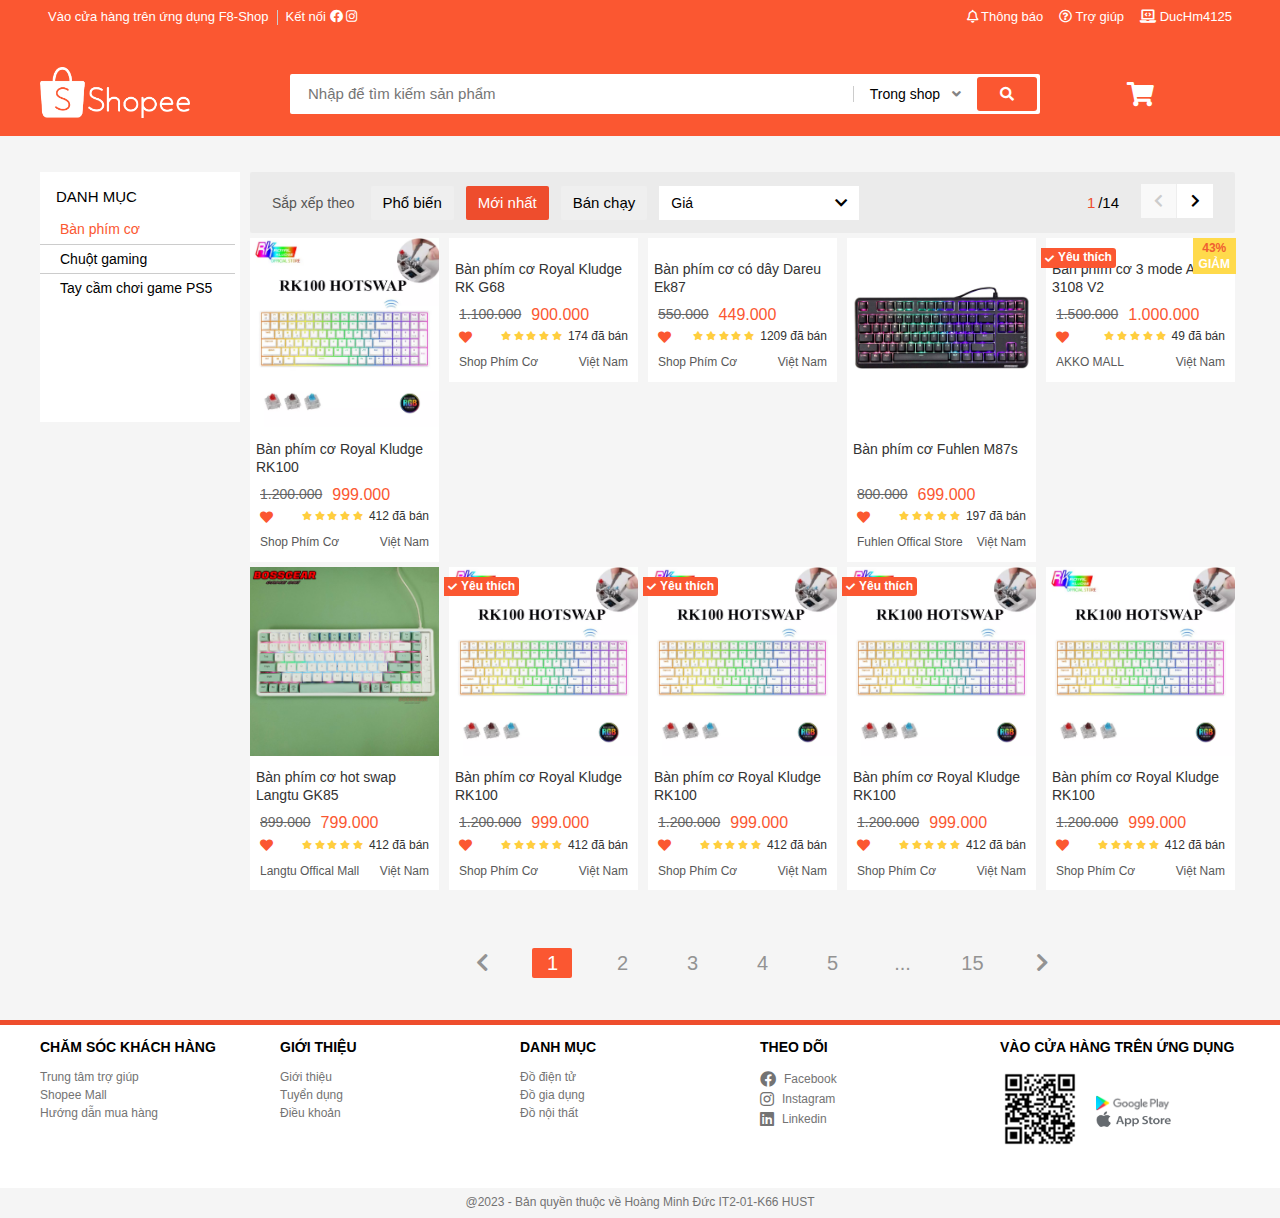
==== commit 5c8b2ff9: "responsive2/3" ====
--- a/index.html
+++ b/index.html
@@ -100,8 +100,11 @@
                 </ul>
             </div>
         </div>
-        <div class="header-with-search grid">
-            <div class="header-logo">
+        <div class="header-with-search grid row">
+            <div class="header-mobile-search-logo-wrap l-0 c-4">
+                <i class="fas fa-search"></i>
+            </div>
+            <div class="header-logo l-2 c-4">
                 <img src="./assets/photos/pngaaa.com-4486128.png" alt="" class="header-shopee-log">
             </div>
             <div class="header-search-area">
@@ -115,7 +118,7 @@
                     <i class="fas fa-search"></i>
                 </div>
             </div>
-            <div class="header-cart">
+            <div class="header-cart l-2 c-4">
                 <i class="fas fa-shopping-cart"></i>
             </div>
         </div>
@@ -534,7 +537,7 @@
     </div>
     <div id="footer">
         <div class="footer-area grid row">
-            <div class="l-2-4 m-4">
+            <div class="l-2-4 m-4 c-6 footer-area-item">
                 <div class="footer-h1-area">
                     <h1>Chăm sóc khách hàng</h1>
                 </div>
@@ -550,7 +553,7 @@
                     </li>
                 </ul>
             </div>
-            <div class="l-2-4 m-4">
+            <div class="l-2-4 m-4 c-6 footer-area-item">
                 <div class="footer-h1-area">
                     <h1>Giới thiệu</h1>
                 </div>
@@ -566,7 +569,7 @@
                     </li>
                 </ul>
             </div>
-            <div class="l-2-4 m-4">
+            <div class="l-2-4 m-4 c-6 footer-area-item">
                 <div class="footer-h1-area">
                     <h1>Danh mục</h1>
                 </div>
@@ -582,7 +585,7 @@
                     </li>
                 </ul>
             </div>
-            <div class="l-2-4 m-4">
+            <div class="l-2-4 m-4 c-6 footer-area-item">
                 <div class="footer-h1-area">
                     <h1>Theo dõi</h1>
                 </div>
@@ -607,7 +610,7 @@
                     </li>
                 </ul>
             </div>
-            <div class="l-2-4 m-4">
+            <div class="l-2-4 l-o-0 m-4 c-8 c-o-2 footer-area-item">
                 <div class="footer-h1-area">
                     <h1>Vào cửa hàng trên ứng dụng</h1>
                 </div>
--- a/assets/css/responsive_grid.css
+++ b/assets/css/responsive_grid.css
@@ -298,7 +298,7 @@
     }
 
     .l-0 {
-        display: none;
+        display: none !important;
     }
 
     .l-1,
@@ -381,6 +381,9 @@
         flex: 0 0 100%;
         max-width: 100%;
     }
+    .l-o-0 {
+        margin-left: 0%;
+    }
 
     .l-o-1 {
         margin-left: 8.33333%;
--- a/assets/css/main.css
+++ b/assets/css/main.css
@@ -154,11 +154,12 @@
 }
 #header .header-logo{
     width: 150px;
-    margin-left: 8px;
+    object-fit: contain;
     padding-right: 50px;
 }
 #header .header-logo img{
-    width: 150px;
+    width: 100%;
+    object-fit: contain;
 }
 #header .header-search-area {
     background-color: #fff;
@@ -218,4 +219,10 @@
     color : #fff;
     font-size: 2.4rem;
 }
-
+#header .header-mobile-search-logo-wrap{
+    color: #fff;
+    font-size: 2.4rem;
+    display: flex;
+    justify-content: center;
+}
+
--- a/assets/css/content.css
+++ b/assets/css/content.css
@@ -44,6 +44,7 @@
     right: 0px;
     /* background-color: #f5f5f5; */
     padding-left: 5px;
+    overflow: hidden;
 }
 #content .content-product-pc-filter{
     display: flex;
--- a/assets/css/responsive.css
+++ b/assets/css/responsive.css
@@ -31,11 +31,33 @@
 
 /* Mobile responsive */
 @media (max-width : 739px) {
+    #header {
+        min-height: 55px;
+    }
     #header .header-navigation{
         display: none;
     }
     #header .header-search-area{
         display: none;
+    }
+    #header .header-logo{
+        padding: 0px;
+        display: flex;
+    }
+    #header .header-logo img {
+        padding: 0px 12px;
+    }
+    #header .header-shopee-log{
+        width: 100%;
+        object-fit: contain;
+        position: relative;
+        top: -4px;
+    }
+    #header .header-with-search {
+        padding: 12px 0px 6px 0px;
+    }
+    #header .header__logo-img{
+        width: 110px;
     }
     #content .content-sidebar{
         display: none;
@@ -43,4 +65,24 @@
     #content .content-product-pc-filter{
         display: none;
     }
+    #content .page-selection-area {
+        padding: 0px;
+    }
+
+    #content .page-selection-area a{
+        height: 28px;
+        font-size: 1.6rem;
+        min-width: 36px;
+    }
+    #content .page-selection-area li{
+        margin: 0px;
+    }
+    #footer .footer-area-item{
+        text-align: center;
+    }
+    #footer .footer-column-list{
+        display: flex;
+        flex-direction: column;
+        align-items: center;
+    }
 }--- a/assets/css/footer.css
+++ b/assets/css/footer.css
@@ -6,6 +6,7 @@
 #footer .footer-area {
     min-height: 100px;
 }
+
 #footer .footer-h1-area h1 {
     font-size: 1.4rem;
     margin: 14px 0px;
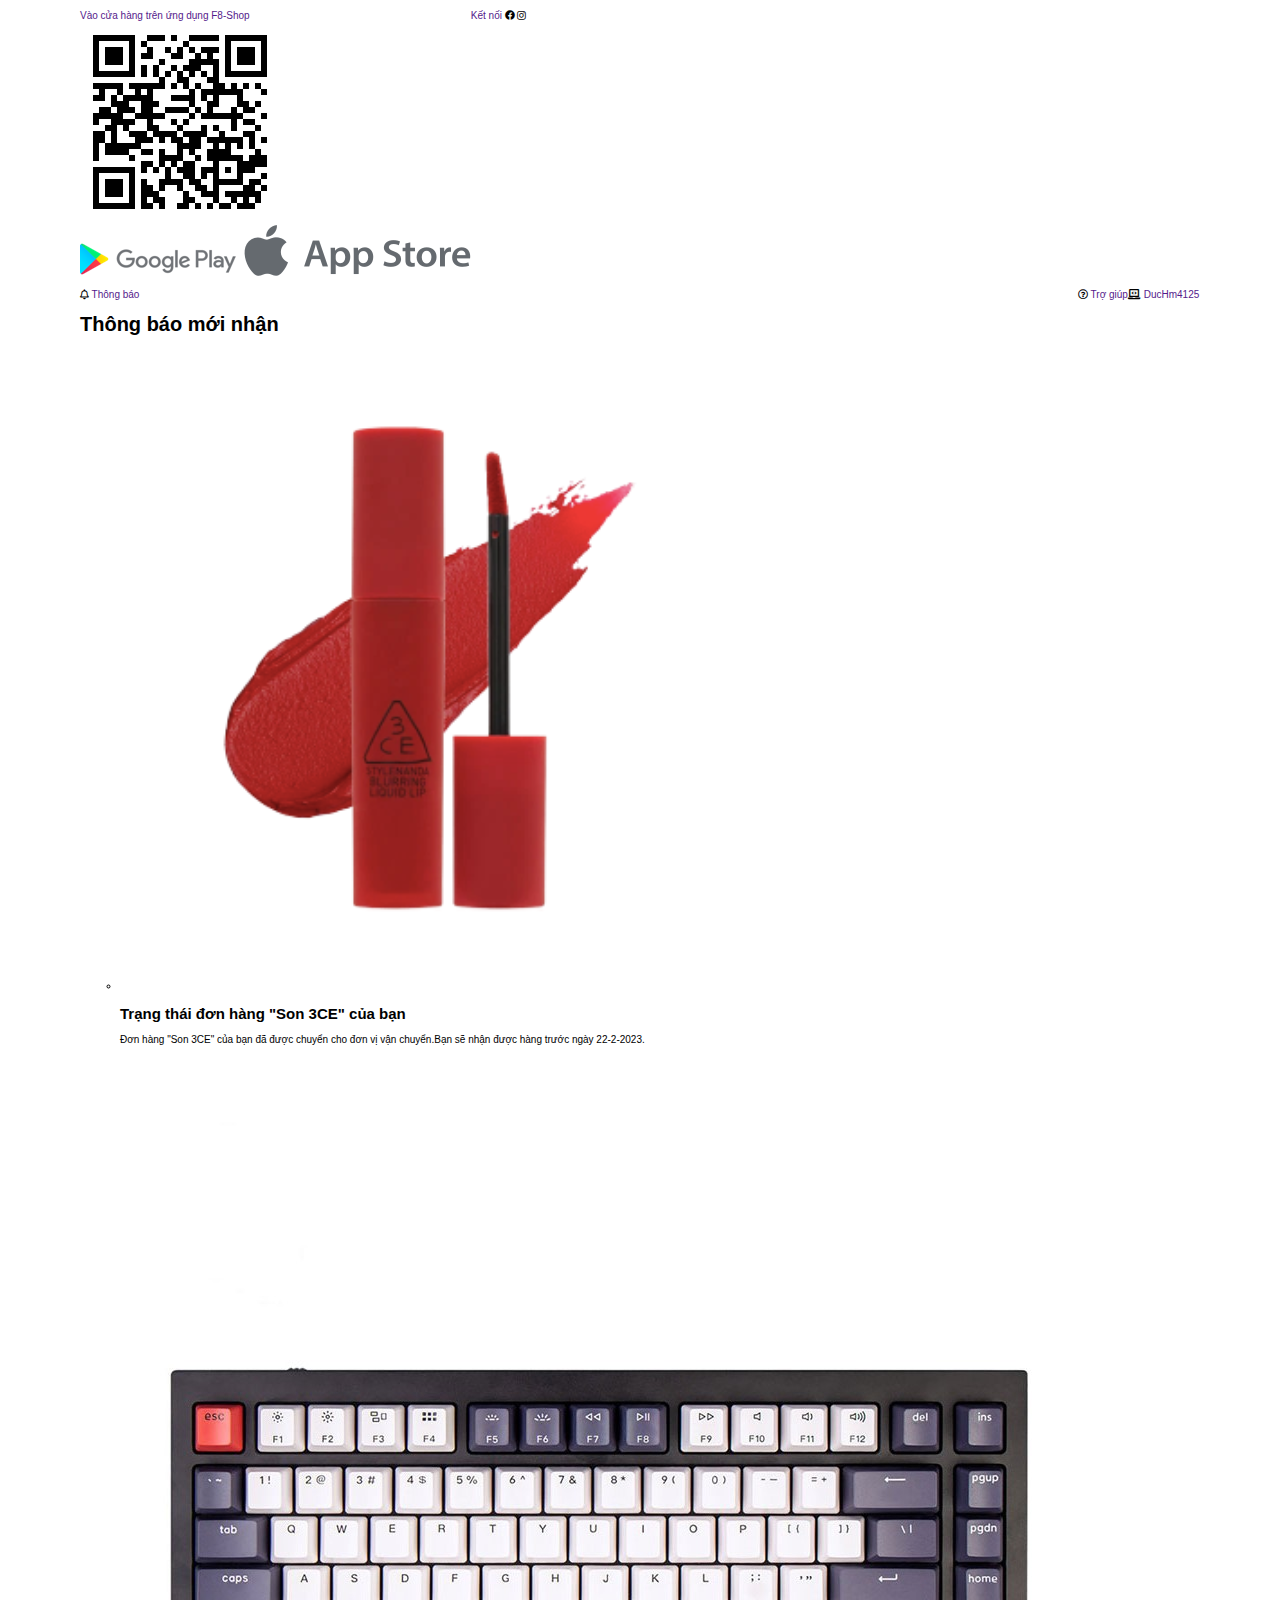
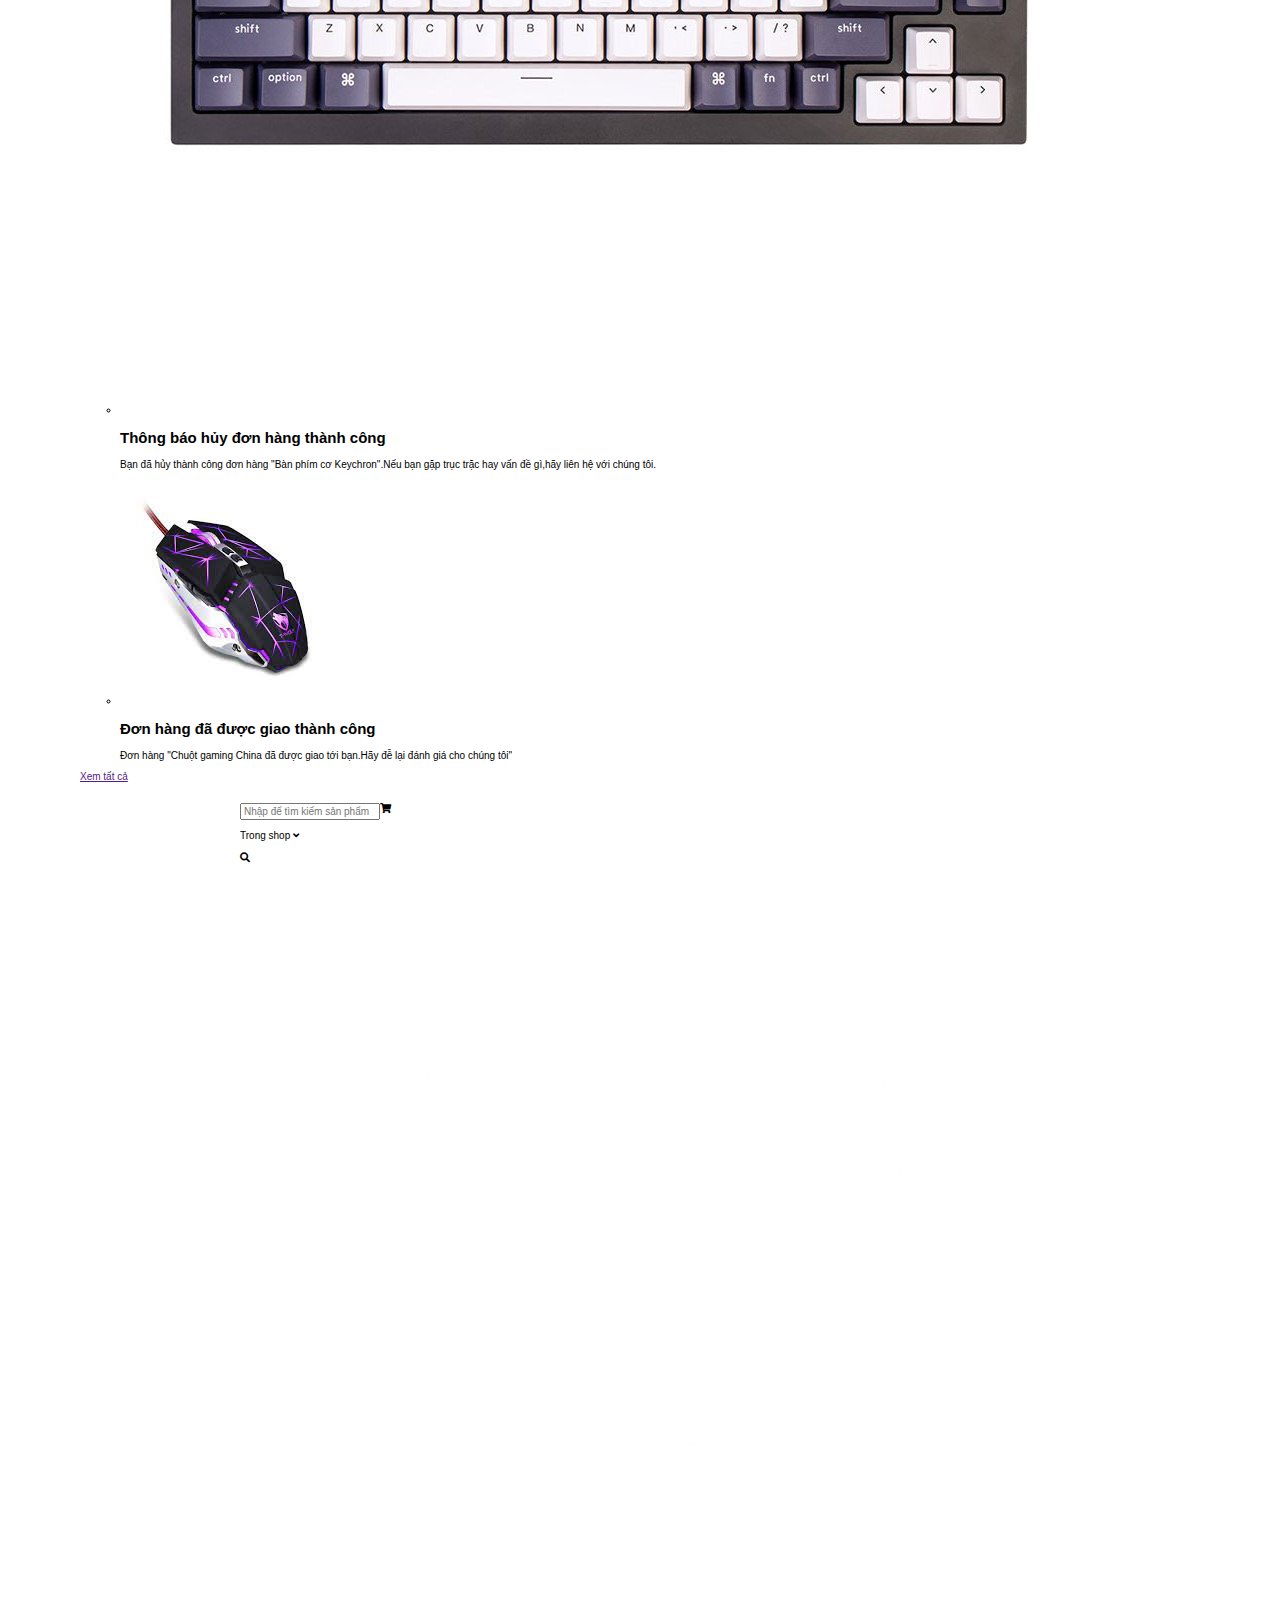
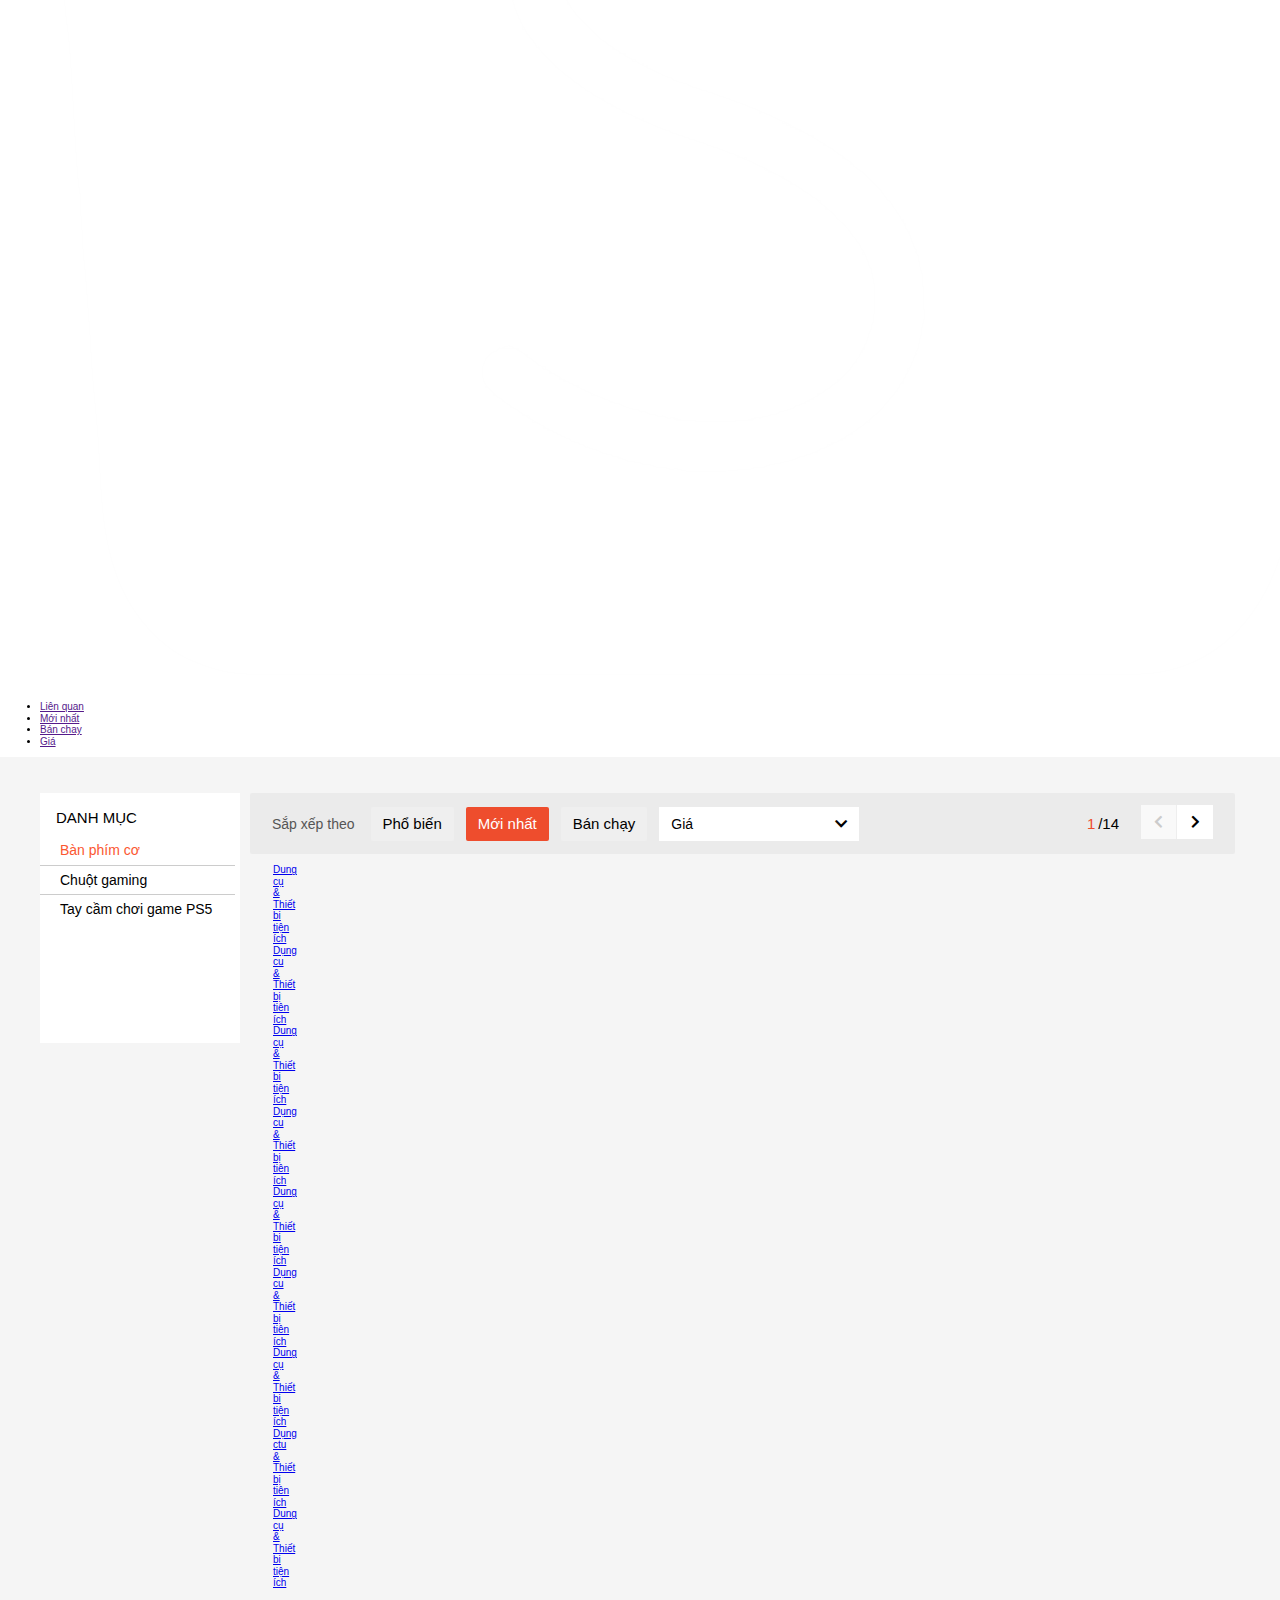
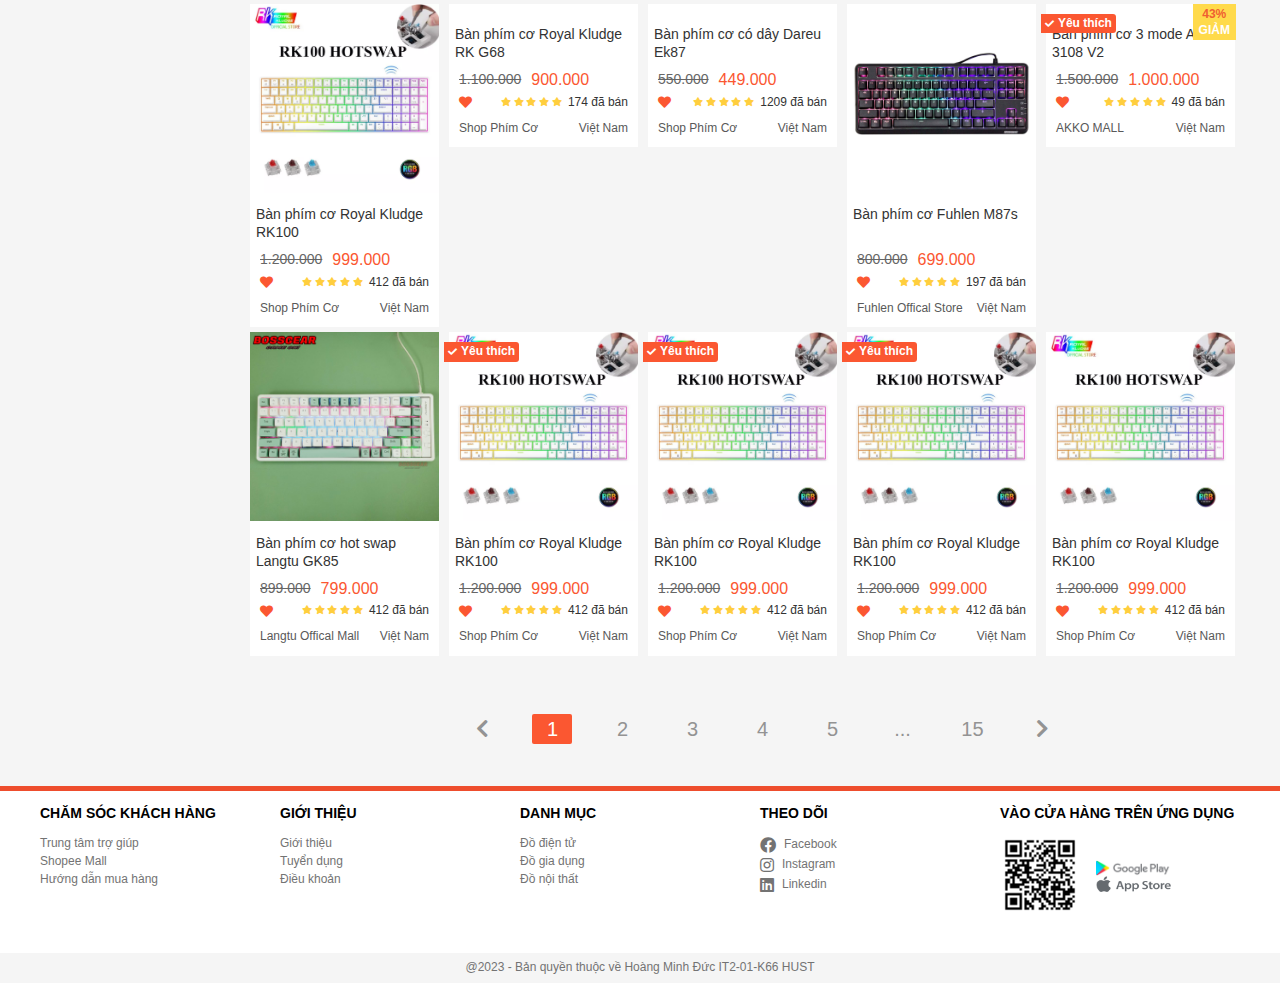
==== commit 39639b62: "commit27/2/2023" ====
--- a/index.html
+++ b/index.html
@@ -7,7 +7,7 @@
     <title>Shopee</title>
     <link rel="stylesheet" href="./assets/css/responsive_grid.css">
     <link rel="stylesheet" href="./assets/css/base.css">
-    <link rel="stylesheet" href="./assets/css/main.css">
+    <link rel="stylesheet" href="./assets/css/header.css">
     <link rel="stylesheet" href="./assets/css/reset.css">
     <link rel="stylesheet" href="https://cdnjs.cloudflare.com/ajax/libs/font-awesome/5.15.4/css/all.min.css" />
     <link rel="stylesheet" href="./assets/css/content.css">
@@ -118,9 +118,25 @@
                     <i class="fas fa-search"></i>
                 </div>
             </div>
-            <div class="header-cart l-2 c-4">
+            <div class="header-cart l-2 m-2 c-4">
                 <i class="fas fa-shopping-cart"></i>
             </div>
+        </div>
+        <div class="header-mobile-sort-area">
+            <ul class="mobile-sort-list c-12">
+                <li class="mobile-sort-item c-3">
+                    <a href="" class="mobile-sort-item-link">Liên quan</a>
+                </li>
+                <li class="mobile-sort-item c-3">
+                    <a href="" class="mobile-sort-item-link">Mới nhất</a>
+                </li>
+                <li class="mobile-sort-item c-3">
+                    <a href="" class="mobile-sort-item-link mobile-sort-item-link--active">Bán chạy</a>
+                </li>
+                <li class="mobile-sort-item c-3">
+                    <a href="" class="mobile-sort-item-link">Giá</a>
+                </li>
+            </ul>
         </div>
     </div>
     <div id="content">
@@ -169,6 +185,37 @@
                         </div>
                     </div>
                 </div>
+                <div class="content-product-mobile-filter c-12 row">
+                    <ul class="product-mobile-filter-list">
+                        <li class="product-mobile-filter-item product-mobile-filter-item--blue m-2 c-4">
+                            <a href="#" class="product-mobile-filter-link">Dụng cụ & Thiết bị tiện ích</a>
+                        </li>
+                        <li class="product-mobile-filter-item product-mobile-filter-item--green m-2 c-4">
+                            <a href="#" class="product-mobile-filter-link">Dụng cụ & Thiết bị tiện ích</a>
+                        </li>
+                        <li class="product-mobile-filter-item product-mobile-filter-item--turquoise m-2 c-4">
+                            <a href="#" class="product-mobile-filter-link">Dụng cụ & Thiết bị tiện ích</a>
+                        </li>
+                        <li class="product-mobile-filter-item product-mobile-filter-item--blue m-2 c-4">
+                            <a href="#" class="product-mobile-filter-link">Dụng cụ & Thiết bị tiện ích</a>
+                        </li>
+                        <li class="product-mobile-filter-item product-mobile-filter-item--green m-2 c-4">
+                            <a href="#" class="product-mobile-filter-link">Dụng cụ & Thiết bị tiện ích</a>
+                        </li>
+                        <li class="product-mobile-filter-item product-mobile-filter-item--turquoise m-2 c-4">
+                            <a href="#" class="product-mobile-filter-link">Dụng cụ & Thiết bị tiện ích</a>
+                        </li>
+                        <li class="product-mobile-filter-item product-mobile-filter-item--blue m-2 c-4">
+                            <a href="#" class="product-mobile-filter-link">Dụng cụ & Thiết bị tiện ích</a>
+                        </li>
+                        <li class="product-mobile-filter-item product-mobile-filter-item--green m-2 c-4">
+                            <a href="#" class="product-mobile-filter-link">Dụng ctụ & Thiết bị tiện ích</a>
+                        </li>
+                        <li class="product-mobile-filter-item product-mobile-filter-item--turquoise m-2 c-4">
+                            <a href="#" class="product-mobile-filter-link">Dụng cụ & Thiết bị tiện ích</a>
+                        </li>
+                    </ul>
+                </div>
                 <div class="content-product-list-area">
                     <div class="product-item-area l-2-4 m-4 c-6">
                         <a href="" class="product-item">
@@ -610,7 +657,7 @@
                     </li>
                 </ul>
             </div>
-            <div class="l-2-4 l-o-0 m-4 c-8 c-o-2 footer-area-item">
+            <div class="l-2-4 l-o-0 m-4 m-o-0 c-8 c-o-2 footer-area-item">
                 <div class="footer-h1-area">
                     <h1>Vào cửa hàng trên ứng dụng</h1>
                 </div>
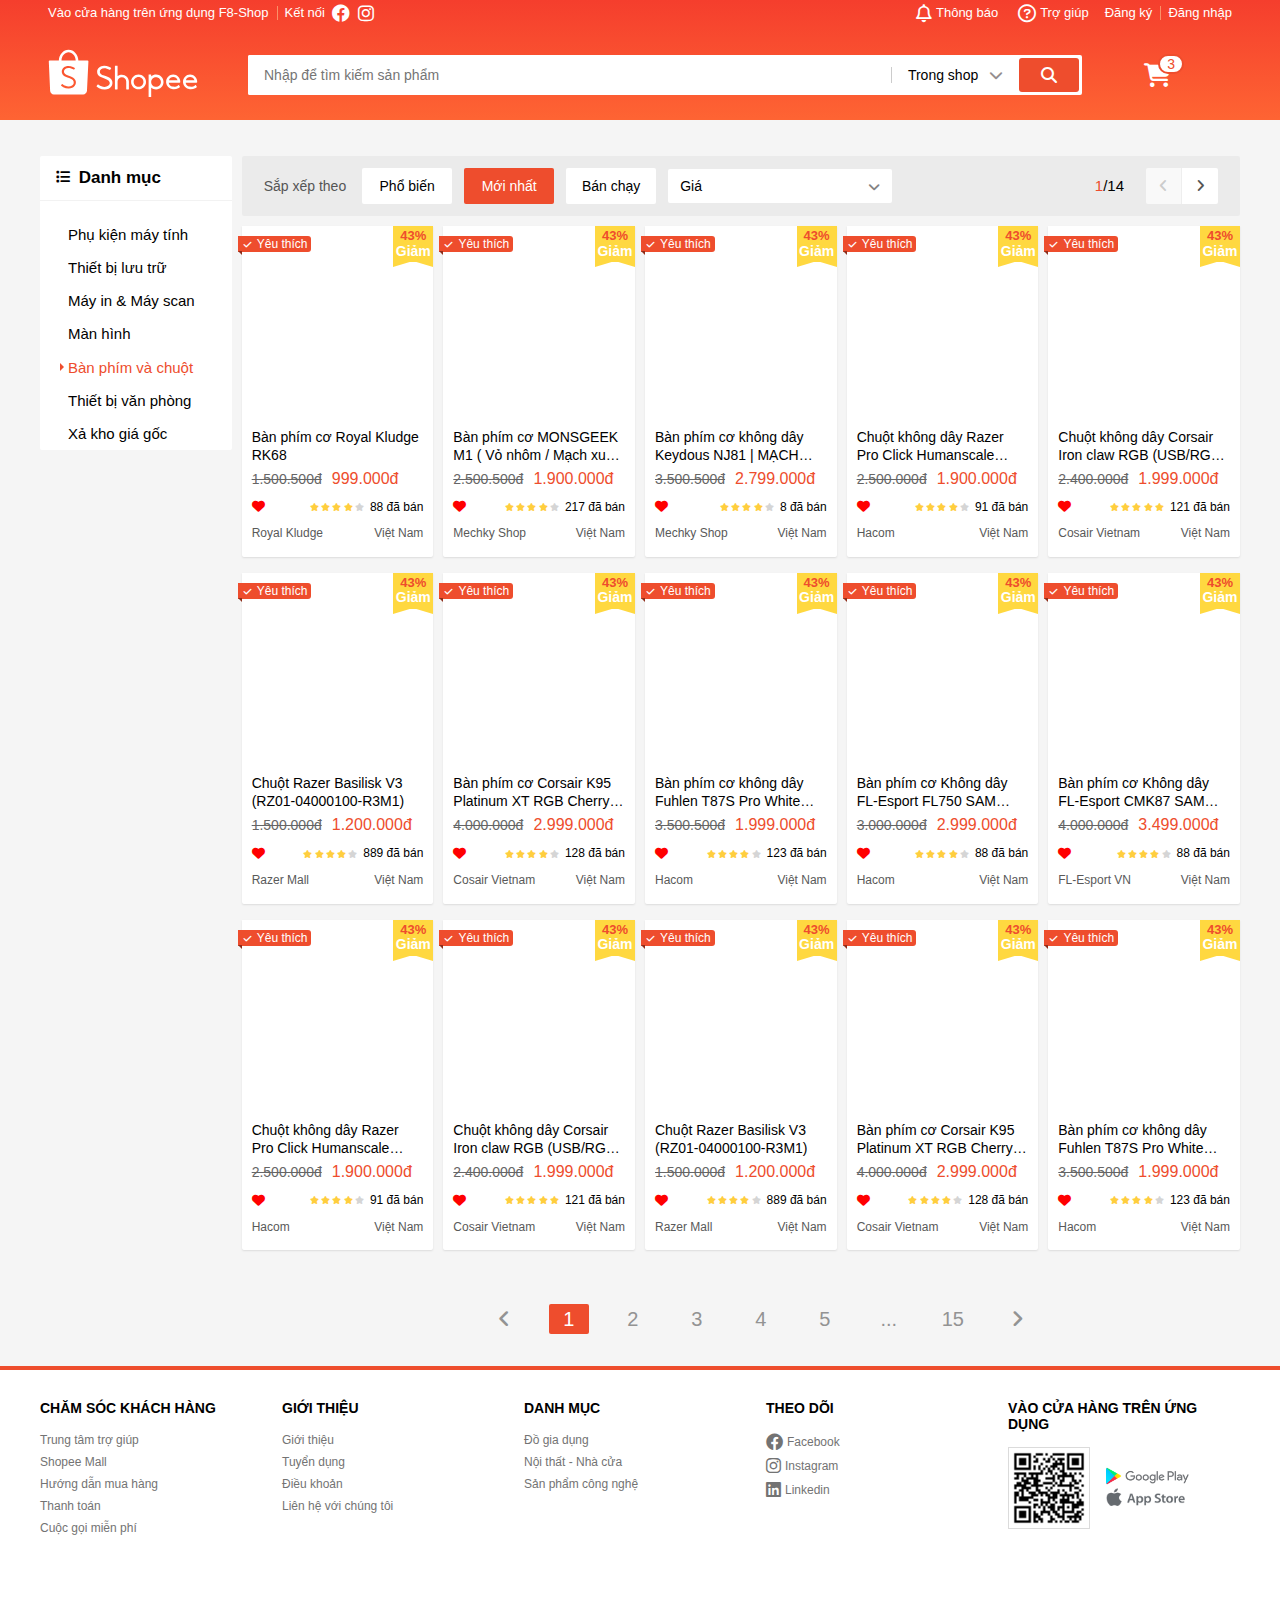
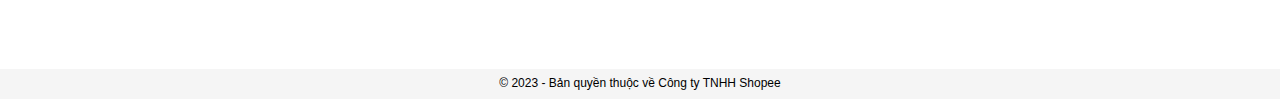
==== commit 11623b9d: "commit1.28/2/2023" ====
--- a/index.html
+++ b/index.html
@@ -5,676 +5,1154 @@
     <meta http-equiv="X-UA-Compatible" content="IE=edge">
     <meta name="viewport" content="width=device-width, initial-scale=1.0">
     <title>Shopee</title>
-    <link rel="stylesheet" href="./assets/css/responsive_grid.css">
     <link rel="stylesheet" href="./assets/css/base.css">
-    <link rel="stylesheet" href="./assets/css/header.css">
+    <link rel="stylesheet" href="./assets/css/main.css">
     <link rel="stylesheet" href="./assets/css/reset.css">
-    <link rel="stylesheet" href="https://cdnjs.cloudflare.com/ajax/libs/font-awesome/5.15.4/css/all.min.css" />
-    <link rel="stylesheet" href="./assets/css/content.css">
+    <link rel="stylesheet" href="./assets/css/fontawesome-free-6.2.1-web/css/all.css">
+    <link rel="stylesheet" href="./assets/css/grid.css">
     <link rel="stylesheet" href="./assets/css/responsive.css">
-    <link rel="stylesheet" href="./assets/css/footer.css">
-    
+    <script src="./assets/source.js"></script>
 </head>
 <body>
-    <div id="header">
-        <div class="header-navigation grid">
-            <div class="navigation-left">
-                <ul class="navigation-left-list display-flex remove-list-style">
-                    <li class="hover-to-store"><a href="" class="remove-anchor-style">Vào cửa hàng trên ứng dụng F8-Shop</a>
-                        <div class="link-to-store higher-item">
-                            <div class="qr-code-area">
-                                <img src="./assets/photos/qr_code.png" alt="" class="qr-code">
-                            </div>
-                            <div class="google-play-app-store-area">
-                                <img src="./assets/photos/google_play.png" alt="" class="google-play">
-                                <img src="./assets/photos/app_store.png" alt="" class="app-store">
-                            </div>
-                        </div>
-                    </li>
-                    <li>
-                        <a href="" class="remove-anchor-style">Kết nối</a>
-                        <i class="fab fa-facebook"></i>
-                        <i class="fab fa-instagram"></i>
-                    </li>
-                </ul>
-            </div>
-            <div class="navigation-right">
-                <ul class="navigation-right-list display-flex remove-list-style">
-                    <li class="notification-area" style="position: relative;">
-                        <i class="far fa-bell"></i>
-                        <a href="" class="remove-anchor-style">Thông báo</a>
-                        <div class="notification-box-area">
-                            <div class="notification-box-head">
-                                <h1>Thông báo mới nhận</h1>
-                            </div>
-                            <div class="notification-content">
-                                <ul class="notification-content-box">
-                                    <li class="notification-content-item">
-                                        <img src="./assets/photos/son_3ce.png" alt="" class="item-photo">
-                                        <div class="notification-item-description">
-                                            <h2>
-                                                Trạng thái đơn hàng "Son 3CE" của bạn
-                                            </h2>
-                                            <p>
-                                                Đơn hàng "Son 3CE" của bạn đã được chuyển cho đơn vị vận chuyển.Bạn sẽ nhận được hàng trước ngày 22-2-2023.
-                                            </p>
-                                        </div>
+    <div class="app">
+        <header class="header">
+            <div class="grid wide">
+                <nav class="header__navbar hide-on-mobile-table">
+                    <ul class="header__navbar-list">
+                        <li class="header__navbar-item header__navbar-item--separate">
+                            Vào cửa hàng trên ứng dụng F8-Shop
+                            <div class="header__qr">
+                                <img src="./assets/photos/qr_code.png" alt="" class="header__qr-img">
+                                <div class="header__qr-apps">
+                                    <a href="" class="header__qr-link">
+                                        <img src="./assets/photos/google_play.png" alt="" class="header__qr-download-img">
+                                    </a>
+                                    <a href="" class="header__qr-link">
+                                        <img src="./assets/photos/app_store.png" alt="" class="header__qr-download-img">
+                                    </a>
+                                </div>
+                            </div>
+                        </li>
+                        <li class="header__navbar-item">
+                            <span class="header__navbar-item--no-pointer">Kết nối</span>
+                            <a href="" class="header__navbar-icon-link">
+                                <i class="header__navbar-icon fab fa-facebook"></i>
+                                <i class="header__navbar-icon fab fa-instagram"></i>
+                            </a>
+                        </li>
+                    </ul>
+                    <ul class="header__navbar-list">
+                        <li class="header__navbar-item header__navbar-item-have-notify">
+                            <a href="" class="header__navbar-item-link">
+                                <i class="header__navbar-icon far fa-bell"></i>Thông báo
+                            </a>
+                            <div class="header__notify">
+                                <header class="header__notify-header">
+                                    <h3>Thông báo mới nhận</h3>
+                                </header>
+                                <ul class="header__notify-list">
+                                    <li class="header__notify-item">
+                                        <a href="" class="header__notify-link">
+                                            <img src="./assets/photos/products/mi-pham-ohui-300-300.png" alt="" class="header__notify-img">
+                                            <div class="header__notify-info">
+                                                <span class="header__notify-name">Mĩ phẩm Ohui chính hãng</span>
+                                                <span class="header__notify-description">Sản phẩm mĩ phẩm Ohui chính hãng đã được phát hành trên toàn quốc từ ngày 01/01/2023</span>
+                                            </div>
+                                        </a>
                                     </li>
-                                    <li class="notification-content-item">
-                                        <img src="./assets/photos/ban_phim_co_keychron.jpg" alt="" class="item-photo">
-                                        <div class="notification-item-description">
-                                            <h2>
-                                                Thông báo hủy đơn hàng thành công
-                                            </h2>
-                                            <p>
-                                                Bạn đã hủy thành công đơn hàng "Bàn phím cơ Keychron".Nếu bạn gặp trục trặc hay vấn đề gì,hãy liên hệ với chúng tôi.
-                                            </p>
-                                        </div>
+                                    <li class="header__notify-item">
+                                        <a href="" class="header__notify-link">
+                                            <img src="./assets/photos/products/mi-pham-ohui-300-300.png" alt="" class="header__notify-img">
+                                            <div class="header__notify-info">
+                                                <span class="header__notify-name">Mĩ phẩm Ohui chính hãng</span>
+                                                <span class="header__notify-description">Sản phẩm mĩ phẩm Ohui chính hãng đã được phát hành trên toàn quốc từ ngày 01/01/2023</span>
+                                            </div>
+                                        </a>
                                     </li>
-                                    <li class="notification-content-item">
-                                        <img src="./assets/photos/chuot_gaming.jfif" alt="" class="item-photo">
-                                        <div class="notification-item-description">
-                                            <h2>
-                                                Đơn hàng đã được giao thành công
-                                            </h2>
-                                            <p>
-                                                Đơn hàng "Chuột gaming China đã được giao tới bạn.Hãy đễ lại đánh giá cho chúng tôi"
-                                            </p>
-                                        </div>
+                                    <li class="header__notify-item">
+                                        <a href="" class="header__notify-link">
+                                            <img src="./assets/photos/products/mi-pham-ohui-300-300.png" alt="" class="header__notify-img">
+                                            <div class="header__notify-info">
+                                                <span class="header__notify-name">Mĩ phẩm Ohui chính hãng</span>
+                                                <span class="header__notify-description">Sản phẩm mĩ phẩm Ohui chính hãng đã được phát hành trên toàn quốc từ ngày 01/01/2023.Mời bạn cùng người thân cùng nhanh tay trải nghiệm nhé!</span>
+                                            </div>
+                                        </a>
+                                    </li>
+                                    <li class="header__notify-item">
+                                        <a href="" class="header__notify-link">
+                                            <img src="./assets/photos/products/mi-pham-ohui-300-300.png" alt="" class="header__notify-img">
+                                            <div class="header__notify-info">
+                                                <span class="header__notify-name">Mĩ phẩm Ohui chính hãng</span>
+                                                <span class="header__notify-description">Sản phẩm mĩ phẩm Ohui chính hãng đã được phát hành trên toàn quốc từ ngày 01/01/2023</span>
+                                            </div>
+                                        </a>
                                     </li>
                                 </ul>
-                            </div>
-                            <div class="notification-box-see-all-area">
-                                <p><a href="">Xem tất cả</a></p>
-                            </div>
-                        </div>
-                    </li>
-                    <li>
-                        <i class="far fa-question-circle"></i>
-                        <a href="" class="remove-anchor-style">Trợ giúp</a>
-                    </li>
-                    <li>
-                        <i class="fas fa-laptop-code"></i>
-                        <a href="" class="remove-anchor-style">DucHm4125</a>
-                    </li>
-                </ul>
+                                <div class="header__notify-footer">
+                                    <a href="" class="header__notify-footer-btn">Xem tất cả</a>
+                                </div>
+                            </div>
+                        </li>
+                        <li class="header__navbar-item">
+                            <a href="" class="header__navbar-item-link">
+                                <i class="header__navbar-icon far fa-question-circle"></i>Trợ giúp
+                            </a>
+                        </li>
+                        <!-- Trong trường hợp chưa log in thì hiển thị Đăng Ký Đăng nhập -->
+                        <li onclick="registerForm()" for="resgister_form_control" class="header__navbar-item header__navbar-item--strong header__navbar-item--separate">Đăng ký</li>
+                        <li onclick="loginForm()" class="header__navbar-item header__navbar-item--strong">Đăng nhập</li>
+
+                        <!-- Trong trường hợp đã đăng nhập rồi,hiển trị thông tin user -->
+                        <!-- <li class="header__navbar-item header__navbar-user">
+                            <img src="./assets/photos/avatar/img_blank_avatar.png" alt="" class="header__navbar-user-avatar">
+                            <span class="header__navbar-user-name">
+                                Hoàng Minh Đức
+                            </span>
+                            <ul class="header__navbar-user-menu">
+                                <li class="header__navbar-user-menu-item">
+                                    <a href="#">Tài khoản của tôi</a>
+                                </li>
+                                <li class="header__navbar-user-menu-item">
+                                    <a href="#">Địa chỉ của tôi</a>
+                                </li>
+                                <li class="header__navbar-user-menu-item">
+                                    <a href="#">Đơn mua</a>
+                                </li>
+                                <li class="header__navbar-user-menu-item header__navbar-user-menu-item--separate">
+                                    <a href="#">Đăng xuất</a>
+                                </li>
+                            </ul>
+                        </li> -->
+                    </ul>
+                </nav>
+                <div class="header-with-search">
+                    <div class="header__logo hide-on-tablet">
+                        <a href="/" class="header__logo-link">
+                            <svg viewBox="0 0 192 65" class="header__logo-img">
+                                <g fill-rule="evenodd">
+                                    <path
+                                        fill="#fff" d="M35.6717403 44.953764c-.3333497 2.7510509-2.0003116 4.9543414-4.5823845 6.0575984-1.4379707.6145919-3.36871.9463856-4.896954.8421628-2.3840266-.0911143-4.6237865-.6708937-6.6883352-1.7307424-.7375522-.3788551-1.8370513-1.1352759-2.6813095-1.8437757-.213839-.1790053-.239235-.2937577-.0977428-.4944671.0764015-.1151823.2172535-.3229831.5286218-.7791994.45158-.6616533.5079208-.7446018.5587128-.8221779.14448-.2217688.3792333-.2411091.6107855-.0588804.0243289.0189105.0243289.0189105.0426824.0333083.0379873.0294402.0379873.0294402.1276204.0990653.0907002.0706996.14448.1123887.166248.1287205 2.2265285 1.7438508 4.8196989 2.7495466 7.4376251 2.8501162 3.6423042-.0496401 6.2615109-1.6873341 6.7308041-4.2020035.5160305-2.7675977-1.6565047-5.1582742-5.9070334-6.4908212-1.329344-.4166762-4.6895175-1.7616869-5.3090528-2.1250697-2.9094471-1.7071043-4.2697358-3.9430584-4.0763845-6.7048539.296216-3.8283059 3.8501677-6.6835796 8.340785-6.702705 2.0082079-.004083 4.0121475.4132378 5.937338 1.2244562.6816382.2873109 1.8987274.9496089 2.3189359 1.2633517.2420093.1777159.2898136.384872.1510957.60836-.0774686.12958-.2055158.3350171-.4754821.7632974l-.0029878.0047276c-.3553311.5640922-.3664286.5817134-.447952.7136572-.140852.2144625-.3064598.2344475-.5604202.0732783-2.0600669-1.3839063-4.3437898-2.0801572-6.8554368-2.130442-3.126914.061889-5.4706057 1.9228561-5.6246892 4.4579402-.0409751 2.2896772 1.676352 3.9613243 5.3858811 5.2358503 7.529819 2.4196871 10.4113092 5.25648 9.869029 9.7292478M26.3725216 5.42669372c4.9022893 0 8.8982174 4.65220288 9.0851664 10.47578358H17.2875686c.186949-5.8235807 4.1828771-10.47578358 9.084953-10.47578358m25.370857 11.57065968c0-.6047069-.4870064-1.0948761-1.0875481-1.0948761h-11.77736c-.28896-7.68927544-5.7774923-13.82058185-12.5059489-13.82058185-6.7282432 0-12.2167755 6.13130641-12.5057355 13.82058185l-11.79421958.0002149c-.59136492.0107446-1.06748731.4968309-1.06748731 1.0946612 0 .0285807.00106706.0569465.00320118.0848825H.99995732l1.6812605 37.0613963c.00021341.1031483.00405483.2071562.01173767.3118087.00170729.0236381.003628.0470614.00554871.0704847l.00362801.0782207.00405483.004083c.25545428 2.5789222 2.12707837 4.6560709 4.67201764 4.7519129l.00576212.0055872h37.4122078c.0177132.0002149.0354264.0004298.0531396.0004298.0177132 0 .0354264-.0002149.0531396-.0004298h.0796027l.0017073-.0015043c2.589329-.0706995 4.6867431-2.1768587 4.9082648-4.787585l.0012805-.0012893.0017073-.0350275c.0021341-.0275062.0040548-.0547975.0057621-.0823037.0040548-.065757.0068292-.1312992.0078963-.1964115l1.8344904-37.207738h-.0012805c.001067-.0186956.0014939-.0376062.0014939-.0565167M176.465457 41.1518926c.720839-2.3512494 2.900423-3.9186779 5.443734-3.9186779 2.427686 0 4.739107 1.6486899 5.537598 3.9141989l.054826.1556978h-11.082664l.046506-.1512188zm13.50267 3.4063683c.014933.0006399.014933.0006399.036906.0008531.021973-.0002132.021973-.0002132.044372-.0008531.53055-.0243144.950595-.4766911.950595-1.0271786 0-.0266606-.000853-.0496953-.00256-.0865936.000427-.0068251.000427-.020262.000427-.0635588 0-5.1926268-4.070748-9.4007319-9.09145-9.4007319-5.020488 0-9.091235 4.2081051-9.091235 9.4007319 0 .3871116.022399.7731567.067838 1.1568557l.00256.0204753.01408.1013102c.250022 1.8683731 1.047233 3.5831812 2.306302 4.9708108-.00064-.0006399.00064.0006399.007253.0078915 1.396026 1.536289 3.291455 2.5833031 5.393601 2.9748936l.02752.0053321v-.0027727l.13653.0228215c.070186.0119439.144211.0236746.243409.039031 2.766879.332724 5.221231-.0661182 7.299484-1.1127057.511777-.2578611.971928-.5423827 1.37064-.8429007.128211-.0968312.243622-.1904632.34346-.2781231.051412-.0452164.092372-.083181.114131-.1051493.468898-.4830897.498124-.6543572.215249-1.0954297-.31146-.4956734-.586228-.9179769-.821744-1.2675504-.082345-.1224254-.154023-.2267215-.214396-.3133151-.033279-.0475624-.033279-.0475624-.054399-.0776356-.008319-.0117306-.008319-.0117306-.013866-.0191956l-.00256-.0038391c-.256208-.3188605-.431565-.3480805-.715933-.0970445-.030292.0268739-.131624.1051493-.14997.1245582-1.999321 1.775381-4.729508 2.3465571-7.455854 1.7760208-.507724-.1362888-.982595-.3094759-1.419919-.5184948-1.708127-.8565509-2.918343-2.3826022-3.267563-4.1490253l-.02752-.1394881h13.754612zM154.831964 41.1518926c.720831-2.3512494 2.900389-3.9186779 5.44367-3.9186779 2.427657 0 4.739052 1.6486899 5.537747 3.9141989l.054612.1556978h-11.082534l.046505-.1512188zm13.502512 3.4063683c.015146.0006399.015146.0006399.037118.0008531.02176-.0002132.02176-.0002132.044159-.0008531.530543-.0243144.950584-.4766911.950584-1.0271786 0-.0266606-.000854-.0496953-.00256-.0865936.000426-.0068251.000426-.020262.000426-.0635588 0-5.1926268-4.070699-9.4007319-9.091342-9.4007319-5.020217 0-9.091343 4.2081051-9.091343 9.4007319 0 .3871116.022826.7731567.068051 1.1568557l.00256.0204753.01408.1013102c.250019 1.8683731 1.04722 3.5831812 2.306274 4.9708108-.00064-.0006399.00064.0006399.007254.0078915 1.396009 1.536289 3.291417 2.5833031 5.393538 2.9748936l.027519.0053321v-.0027727l.136529.0228215c.070184.0119439.144209.0236746.243619.039031 2.766847.332724 5.22117-.0661182 7.299185-1.1127057.511771-.2578611.971917-.5423827 1.370624-.8429007.128209-.0968312.243619-.1904632.343456-.2781231.051412-.0452164.09237-.083181.11413-.1051493.468892-.4830897.498118-.6543572.215246-1.0954297-.311457-.4956734-.586221-.9179769-.821734-1.2675504-.082344-.1224254-.154022-.2267215-.21418-.3133151-.033492-.0475624-.033492-.0475624-.054612-.0776356-.008319-.0117306-.008319-.0117306-.013866-.0191956l-.002346-.0038391c-.256419-.3188605-.431774-.3480805-.716138-.0970445-.030292.0268739-.131623.1051493-.149969.1245582-1.999084 1.775381-4.729452 2.3465571-7.455767 1.7760208-.507717-.1362888-.982582-.3094759-1.419902-.5184948-1.708107-.8565509-2.918095-2.3826022-3.267311-4.1490253l-.027733-.1394881h13.754451zM138.32144123 49.7357905c-3.38129629 0-6.14681004-2.6808521-6.23169343-6.04042014v-.31621743c.08401943-3.35418649 2.85039714-6.03546919 6.23169343-6.03546919 3.44242097 0 6.23320537 2.7740599 6.23320537 6.1960534 0 3.42199346-2.7907844 6.19605336-6.23320537 6.19605336m.00172791-15.67913203c-2.21776751 0-4.33682838.7553485-6.03989586 2.140764l-.19352548.1573553V34.6208558c0-.4623792-.0993546-.56419733-.56740117-.56419733h-2.17651376c-.47409424 0-.56761716.09428403-.56761716.56419733v27.6400724c0 .4539841.10583425.5641973.56761716.5641973h2.17651376c.46351081 0 .56740117-.1078454.56740117-.5641973V50.734168l.19352548.1573553c1.70328347 1.3856307 3.82234434 2.1409792 6.03989586 2.1409792 5.27140956 0 9.54473746-4.2479474 9.54473746-9.48802964 0-5.239867-4.2733279-9.48781439-9.54473746-9.48781439M115.907646 49.5240292c-3.449458 0-6.245805-2.7496948-6.245805-6.1425854 0-3.3928907 2.79656-6.1427988 6.245805-6.1427988 3.448821 0 6.24538 2.7499081 6.24538 6.1427988 0 3.3926772-2.796346 6.1425854-6.24538 6.1425854m.001914-15.5438312c-5.28187 0-9.563025 4.2112903-9.563025 9.4059406 0 5.1944369 4.281155 9.4059406 9.563025 9.4059406 5.281657 0 9.562387-4.2115037 9.562387-9.4059406 0-5.1946503-4.280517-9.4059406-9.562387-9.4059406M94.5919049 34.1890939c-1.9281307 0-3.7938902.6198995-5.3417715 1.7656047l-.188189.1393105V23.2574169c0-.4254677-.1395825-.5643476-.5649971-.5643476h-2.2782698c-.4600414 0-.5652122.1100273-.5652122.5643476v29.2834155c0 .443339.1135587.5647782.5652122.5647782h2.2782698c.4226187 0 .5649971-.1457701.5649971-.5647782v-9.5648406c.023658-3.011002 2.4931278-5.4412923 5.5299605-5.4412923 3.0445753 0 5.516841 2.4421328 5.5297454 5.4630394v9.5430935c0 .4844647.0806524.5645628.5652122.5645628h2.2726775c.481764 0 .565212-.0824666.565212-.5645628v-9.5710848c-.018066-4.8280677-4.0440197-8.7806537-8.9328471-8.7806537M62.8459442 47.7938061l-.0053397.0081519c-.3248668.4921188-.4609221.6991347-.5369593.8179812-.2560916.3812097-.224267.551113.1668119.8816949.91266.7358184 2.0858968 1.508535 2.8774525 1.8955369 2.2023021 1.076912 4.5810275 1.646045 7.1017886 1.6975309 1.6283921.0821628 3.6734936-.3050536 5.1963734-.9842376 2.7569891-1.2298679 4.5131066-3.6269626 4.8208863-6.5794607.4985136-4.7841067-2.6143125-7.7747902-10.6321784-10.1849709l-.0021359-.0006435c-3.7356476-1.2047686-5.4904836-2.8064071-5.4911243-5.0426086.1099976-2.4715346 2.4015793-4.3179454 5.4932602-4.4331449 2.4904317.0062212 4.6923065.6675996 6.8557356 2.0598624.4562232.2767364.666607.2256796.9733188-.172263.035242-.0587797.1332787-.2012238.543367-.790093l.0012815-.0019308c.3829626-.5500403.5089793-.7336731.5403767-.7879478.258441-.4863266.2214903-.6738208-.244985-1.0046173-.459427-.3290803-1.7535544-1.0024722-2.4936356-1.2978721-2.0583439-.8211991-4.1863175-1.2199998-6.3042524-1.1788111-4.8198184.1046878-8.578747 3.2393171-8.8265087 7.3515337-.1572005 2.9703036 1.350301 5.3588174 4.5000778 7.124567.8829712.4661613 4.1115618 1.6865902 5.6184225 2.1278667 4.2847814 1.2547527 6.5186944 3.5630343 6.0571315 6.2864205-.4192725 2.4743234-3.0117991 4.1199394-6.6498372 4.2325647-2.6382344-.0549182-5.2963324-1.0217793-7.6043603-2.7562084-.0115337-.0083664-.0700567-.0519149-.1779185-.1323615-.1516472-.1130543-.1516472-.1130543-.1742875-.1300017-.4705335-.3247898-.7473431-.2977598-1.0346184.1302162-.0346012.0529875-.3919333.5963776-.5681431.8632459"
+                                    ></path>
+                                </g>
+                            </svg>
+                        </a>
+                    </div>
+                    <div class="header__search">
+                        <div class="header__search-input-wrap">
+                            <input type="text" class="header__search-input" placeholder="Nhập để tìm kiếm sản phẩm">
+                            
+                            <div class="header-search-history">
+                                <h3 class="header-search-history-heading">
+                                    Lịch sử tìm kiếm
+                                </h3>
+                                <ul class="header-search-history-list">
+                                    <li class="header-search-history-item">
+                                        <a href="">Kem dưỡng da</a>
+                                    </li>
+                                    <li class="header-search-history-item">
+                                        <a href="">Kem trị mụn</a>
+                                    </li>
+                                </ul>
+                            </div>
+                        </div>
+                        <div class="header__search-select">
+                            <span class="header__search-select-label">Trong shop</span>
+                            <i class="header__search-select-icon fa-solid fa-chevron-down"></i>
+                        
+                            <ul class="header__search-option">
+
+                            </ul>
+                        </div>
+                        <button class="header__search-btn">
+                            <i class="header__search-btn-icon fa fa-search"></i>
+                        </button>
+                    </div>
+                    <div class="header__cart">
+                        <div class="header__cart-wrap">
+                            <i class="header__cart-icon fa-sharp fa-solid fa-cart-shopping"></i>
+                            <span class="header__cart-notice">3</span>
+                            <div class="header__cart-list">
+
+
+                                <div class="header__cart-list--no-cart">
+                                    <img src="./assets/photos/no_cart.png" alt="" class="header__cart-list--no-cart-img">
+                                    <span class="header__cart-list-no-cart-message">Chưa có sản phẩm</span>
+                                </div>
+
+
+                                <div class="header__cart-list--have-cart">
+                                    <h4 class="header__cart-heading">Sản phẩm đã thêm</h4>
+                                    <ul class="header__cart-list-item">
+                                        <li class="header__cart-item">
+                                            <img src="https://product.hstatic.net/1000129940/product/kit-ban-phim-akko-acr67-white-gasket-mount_496a114c9b0d4de0ab945984110570ba_master.jpg" alt="" class="header__cart-img">
+                                            <div class="header__cart-item-infor">
+                                                <div class="header__cart-item-head">
+                                                    <h5 class="header__cart-item-name">Kit Bàn phím AKKO ACR67 White Gasket Mount / Hotswap / RGB / Foam Tiêu Âm | Chính hãng</h5>
+                                                    <div class="header__cart-item-price-wrap">
+                                                        <span class="header__cart-item-price">2.000.000đ</span>
+                                                        <span class="header__cart-item-multiply">x</span>
+                                                        <span class="header__cart-item-quantity">4</span>
+                                                    </div>
+                                                </div>
+                                                <div class="header__cart-item-body">
+                                                    <span class="header__cart-item-description">Phân loại : Bạc</span>
+                                                    <span class="header__cart-item-remove">Xóa</span>
+                                                </div>
+                                            </div>
+                                        </li>
+                                        <li class="header__cart-item">
+                                            <img src="https://product.hstatic.net/1000129940/product/kit-ban-phim-akko-acr67-white-gasket-mount_496a114c9b0d4de0ab945984110570ba_master.jpg" alt="" class="header__cart-img">
+                                            <div class="header__cart-item-infor">
+                                                <div class="header__cart-item-head">
+                                                    <h5 class="header__cart-item-name">Kit Bàn phím AKKO ACR67 White Gasket Mount / Hotswap / RGB / Foam Tiêu Âm | Chính hãng</h5>
+                                                    <div class="header__cart-item-price-wrap">
+                                                        <span class="header__cart-item-price">2.000.000đ</span>
+                                                        <span class="header__cart-item-multiply">x</span>
+                                                        <span class="header__cart-item-quantity">4</span>
+                                                    </div>
+                                                </div>
+                                                <div class="header__cart-item-body">
+                                                    <span class="header__cart-item-description">Phân loại : Bạc</span>
+                                                    <span class="header__cart-item-remove">Xóa</span>
+                                                </div>
+                                            </div>
+                                        </li><li class="header__cart-item">
+                                            <img src="https://product.hstatic.net/1000026716/product/thumbphim_eb5e086dd39d4ccdbe0c544d58f3f930.gif" alt="" class="header__cart-img">
+                                            <div class="header__cart-item-infor">
+                                                <div class="header__cart-item-head">
+                                                    <h5 class="header__cart-item-name">Bàn phím cơ AKKO PC98B Plus Black Gold</h5>
+                                                    <div class="header__cart-item-price-wrap">
+                                                        <span class="header__cart-item-price">2.390.000đ</span>
+                                                        <span class="header__cart-item-multiply">x</span>
+                                                        <span class="header__cart-item-quantity">1</span>
+                                                    </div>
+                                                </div>
+                                                <div class="header__cart-item-body">
+                                                    <span class="header__cart-item-description">Phân loại : Đen</span>
+                                                    <span class="header__cart-item-remove">Xóa</span>
+                                                </div>
+                                            </div>
+                                        </li>
+                                    </ul>
+                                    <a href="#" class="header__cart-view-cart btn btn-primary">Xem giỏ hàng</a>
+                                </div>
+
+                            </div>
+                        </div>
+                    </div>
+                </div>
+            </div>
+            <ul class="header__sort-bar">
+                <li class="header__sort-item">
+                    <a href="" class="header__sort-link">Liên quan</a>
+                </li>
+                <li class="header__sort-item header__sort-item--active">
+                    <a href="" class="header__sort-link">Mới nhất</a>
+                </li>
+                <li class="header__sort-item">
+                    <a href="" class="header__sort-link">Bán chạy</a>
+                </li>
+                <li class="header__sort-item">
+                    <a href="" class="header__sort-link">Giá</a>
+                </li>
+            </ul>
+        </header>
+        <div class="app__container">
+            <div class="grid wide">
+                <div class="grid__row app-content">
+                    <div class="grid__column-2">
+                        <nav class="category">
+                            <h3 class="category-heading">
+                                <i class="category-heading-icon fas fa-list"></i>
+                                Danh mục
+                            </h3>
+                            <ul class="category-list">
+                                <li class="category-item">
+                                    <a href="#" class="category-item__link">Phụ kiện máy tính</a>
+                                </li>
+                                <li class="category-item">
+                                    <a href="#" class="category-item__link">Thiết bị lưu trữ</a>
+                                </li>
+                                <li class="category-item">
+                                    <a href="#" class="category-item__link">Máy in & Máy scan</a>
+                                </li>
+                                <li class="category-item">
+                                    <a href="#" class="category-item__link">Màn hình</a>
+                                </li>
+                                <li class="category-item category-item__active">
+                                    <a href="#" class="category-item__link">Bàn phím và chuột</a>
+                                </li>
+                                <li class="category-item">
+                                    <a href="#" class="category-item__link">Thiết bị văn phòng</a>
+                                </li>
+                                <li class="category-item">
+                                    <a href="#" class="category-item__link">Xả kho giá gốc</a>
+                                </li>
+                            </ul>
+                        </nav>
+                    </div>
+                    <div class="grid__column-10">
+                        <div class="home-filter hide-on-mobile-table">
+                            <span class="home-filter__label">
+                                Sắp xếp theo
+                            </span>
+                            <button class="home-filter__btn btn">Phổ biến</button>
+                            <button class="home-filter__btn btn btn-primary">Mới nhất</button>
+                            <button class="home-filter__btn btn">Bán chạy</button>
+
+                            <div class="select-input">
+                                <span class="select-input__label">Giá</span>
+                                <i class="select-input__icon fas fa-angle-down"></i>
+
+                                <!-- list option -->
+                                <ul class="select-input__list">
+                                    <li class="select-input__item">
+                                        <a href="" class="select-input__link">Giá : Thấp đến cao</a>
+                                    </li>
+                                    <li class="select-input__item">
+                                        <a href="" class="select-input__link">Giá : Cao đến thấp</a>
+                                    </li>
+                                </ul>
+                            </div>
+
+                            <div class="home-filter__page">
+                                <span class="home-filter__page-num">
+                                    <span class="home-filter__page-current">1</span>/14
+                                </span>
+                                <div class="home-filter__page-control">
+                                    <a href="#" class="home-filter__page-btn home-filter__page-btn-disable">
+                                        <i class="home-filter__page-btn-icon fas fa-angle-left"></i>
+                                    </a>
+                                    <a href="#" class="home-filter__page-btn">
+                                        <i class="home-filter__page-btn-icon fas fa-angle-right"></i>
+                                    </a>
+                                </div>
+                            </div>
+                        </div>
+
+                        <div class="home-product">
+                            <div class="grid__row">
+                                <div class="grid__column-2-in-column-10">
+                                    <!-- Product item -->
+                                    <a class="home-product-item" href="">
+                                        <div class="home-product-item__img" style="background-image: url(https://cf.shopee.vn/file/c14c987f1d53c8504d065cf6cc22508e);"></div>
+                                        <h4 class="home-product-item__name">Bàn phím cơ Royal Kludge RK68</h4>
+                                        <div class="home-product-item__price">
+                                            <span class="home-product-item__old-price">1.500.500đ</span>
+                                            <span class="home-product-item__current-price">999.000đ</span>
+                                        </div>
+                                        <div class="home-product-item__product-action">
+                                            <span class="home-product-item__heart home-product-item__heart-icon--liked">
+                                                <i class="home-product-item__heart-icon-empty far fa-heart"></i>
+                                                <i style="color: red;" class="home-product-item__heart-icon fas fa-heart"></i>
+                                            </span>
+                                            <div class="home-product-item__rating">
+                                                <i class="home-product-item__star-gold fas fa-star"></i>
+                                                <i class="home-product-item__star-gold fas fa-star"></i>
+                                                <i class="home-product-item__star-gold fas fa-star"></i>
+                                                <i class="home-product-item__star-gold fas fa-star"></i>
+                                                <i class="fas fa-star"></i>
+                                            </div>
+                                            <span class="home-product-item__sold-number">88 đã bán</span>
+                                        </div>
+                                        <div class="home-product-item__origin">
+                                            <span class="home-product-item__branch">Royal Kludge</span>
+                                            <span class="home-product-item__origin-name">Việt Nam</span>
+                                        </div>
+                                        <div class="home-product-item__favourite">
+                                            <i class="fas fa-check"></i>
+                                            <span>Yêu thích</span>
+                                        </div>
+                                        <div class="home-product-item__sale-off">
+                                            <span class="home-product-item__sale-off-percent">43%</span>
+                                            <span class="home-product-item__sale-off-label">Giảm</span>
+                                        </div>
+                                    </a>
+                                </div>
+                                <div class="grid__column-2-in-column-10">
+                                    <a class="home-product-item" href="">
+                                        <div class="home-product-item__img" style="background-image: url(https://dm4fv4ltmsvz0.cloudfront.net/d7d6e19c-15e1-4f1f-9182-f49519817afe.jpeg);"></div>
+                                        <h4 class="home-product-item__name">Bàn phím cơ  MONSGEEK M1 ( Vỏ nhôm / Mạch xuôi / Gasket Mount / Hotswap / RGB)</h4>
+                                        <div class="home-product-item__price">
+                                            <span class="home-product-item__old-price">2.500.500đ</span>
+                                            <span class="home-product-item__current-price">1.900.000đ</span>
+                                        </div>
+                                        <div class="home-product-item__product-action">
+                                            <span class="home-product-item__heart home-product-item__heart-icon--liked">
+                                                <i class="home-product-item__heart-icon-empty far fa-heart"></i>
+                                                <i style="color: red;" class="home-product-item__heart-icon fas fa-heart"></i>
+                                            </span>
+                                            <div class="home-product-item__rating">
+                                                <i class="home-product-item__star-gold fas fa-star"></i>
+                                                <i class="home-product-item__star-gold fas fa-star"></i>
+                                                <i class="home-product-item__star-gold fas fa-star"></i>
+                                                <i class="home-product-item__star-gold fas fa-star"></i>
+                                                <i class="fas fa-star"></i>
+                                            </div>
+                                            <span class="home-product-item__sold-number">217 đã bán</span>
+                                        </div>
+                                        <div class="home-product-item__origin">
+                                            <span class="home-product-item__branch">Mechky Shop</span>
+                                            <span class="home-product-item__origin-name">Việt Nam</span>
+                                        </div>
+                                        <div class="home-product-item__favourite">
+                                            <i class="fas fa-check"></i>
+                                            <span>Yêu thích</span>
+                                        </div>
+                                        <div class="home-product-item__sale-off">
+                                            <span class="home-product-item__sale-off-percent">43%</span>
+                                            <span class="home-product-item__sale-off-label">Giảm</span>
+                                        </div>
+                                    </a>
+                                </div>
+                                <div class="grid__column-2-in-column-10">
+                                    <a class="home-product-item" href="">
+                                        <div class="home-product-item__img" style="background-image: url(https://dm4fv4ltmsvz0.cloudfront.net/70adefff-8da9-416f-b494-04b0436769af.jpeg);"></div>
+                                        <h4 class="home-product-item__name">Bàn phím cơ không dây Keydous NJ81 | MẠCH XUÔI | HOTSWAP Led RGB | Type C | Bluetooth 5.0 | Wireless 2.4G</h4>
+                                        <div class="home-product-item__price">
+                                            <span class="home-product-item__old-price">3.500.500đ</span>
+                                            <span class="home-product-item__current-price">2.799.000đ</span>
+                                        </div>
+                                        <div class="home-product-item__product-action">
+                                            <span class="home-product-item__heart home-product-item__heart-icon--liked">
+                                                <i class="home-product-item__heart-icon-empty far fa-heart"></i>
+                                                <i style="color: red;" class="home-product-item__heart-icon fas fa-heart"></i>
+                                            </span>
+                                            <div class="home-product-item__rating">
+                                                <i class="home-product-item__star-gold fas fa-star"></i>
+                                                <i class="home-product-item__star-gold fas fa-star"></i>
+                                                <i class="home-product-item__star-gold fas fa-star"></i>
+                                                <i class="home-product-item__star-gold fas fa-star"></i>
+                                                <i class="fas fa-star"></i>
+                                            </div>
+                                            <span class="home-product-item__sold-number">8 đã bán</span>
+                                        </div>
+                                        <div class="home-product-item__origin">
+                                            <span class="home-product-item__branch">Mechky Shop</span>
+                                            <span class="home-product-item__origin-name">Việt Nam</span>
+                                        </div>
+                                        <div class="home-product-item__favourite">
+                                            <i class="fas fa-check"></i>
+                                            <span>Yêu thích</span>
+                                        </div>
+                                        <div class="home-product-item__sale-off">
+                                            <span class="home-product-item__sale-off-percent">43%</span>
+                                            <span class="home-product-item__sale-off-label">Giảm</span>
+                                        </div>
+                                    </a>
+                                </div>
+                                <div class="grid__column-2-in-column-10">
+                                    <a class="home-product-item" href="">
+                                        <div class="home-product-item__img" style="background-image: url(https://hanoicomputercdn.com/media/product/58899_chuot_khong_day_razer_pro_click_humanscale_usb_led_trang_rz01_02990100_r3m1_0002_3.jpg);"></div>
+                                        <h4 class="home-product-item__name">Chuột không dây Razer Pro Click Humanscale (USB/Led trắng) (RZ01-02990100-R3M1)</h4>
+                                        <div class="home-product-item__price">
+                                            <span class="home-product-item__old-price">2.500.000đ</span>
+                                            <span class="home-product-item__current-price">1.900.000đ</span>
+                                        </div>
+                                        <div class="home-product-item__product-action">
+                                            <span class="home-product-item__heart home-product-item__heart-icon--liked">
+                                                <i class="home-product-item__heart-icon-empty far fa-heart"></i>
+                                                <i style="color: red;" class="home-product-item__heart-icon fas fa-heart"></i>
+                                            </span>
+                                            <div class="home-product-item__rating">
+                                                <i class="home-product-item__star-gold fas fa-star"></i>
+                                                <i class="home-product-item__star-gold fas fa-star"></i>
+                                                <i class="home-product-item__star-gold fas fa-star"></i>
+                                                <i class="home-product-item__star-gold fas fa-star"></i>
+                                                <i class="fas fa-star"></i>
+                                            </div>
+                                            <span class="home-product-item__sold-number">91 đã bán</span>
+                                        </div>
+                                        <div class="home-product-item__origin">
+                                            <span class="home-product-item__branch">Hacom</span>
+                                            <span class="home-product-item__origin-name">Việt Nam</span>
+                                        </div>
+                                        <div class="home-product-item__favourite">
+                                            <i class="fas fa-check"></i>
+                                            <span>Yêu thích</span>
+                                        </div>
+                                        <div class="home-product-item__sale-off">
+                                            <span class="home-product-item__sale-off-percent">43%</span>
+                                            <span class="home-product-item__sale-off-label">Giảm</span>
+                                        </div>
+                                    </a>
+                                </div>
+                                <div class="grid__column-2-in-column-10">
+                                    <a class="home-product-item" href="">
+                                        <div class="home-product-item__img" style="background-image: url(https://hanoicomputercdn.com/media/product/55640_chuot_khong_day_corsair_iron_claw_rgb_usb_rgb_den_ch_9317011_ap_0001_2.jpg);"></div>
+                                        <h4 class="home-product-item__name">Chuột không dây Corsair Iron claw RGB (USB/RGB/Đen) (CH-9317011-AP)</h4>
+                                        <div class="home-product-item__price">
+                                            <span class="home-product-item__old-price">2.400.000đ</span>
+                                            <span class="home-product-item__current-price">1.999.000đ</span>
+                                        </div>
+                                        <div class="home-product-item__product-action">
+                                            <span class="home-product-item__heart home-product-item__heart-icon--liked">
+                                                <i class="home-product-item__heart-icon-empty far fa-heart"></i>
+                                                <i style="color: red;" class="home-product-item__heart-icon fas fa-heart"></i>
+                                            </span>
+                                            <div class="home-product-item__rating">
+                                                <i class="home-product-item__star-gold fas fa-star"></i>
+                                                <i class="home-product-item__star-gold fas fa-star"></i>
+                                                <i class="home-product-item__star-gold fas fa-star"></i>
+                                                <i class="home-product-item__star-gold fas fa-star"></i>
+                                                <i class="home-product-item__star-gold fas fa-star"></i>
+                                            </div>
+                                            <span class="home-product-item__sold-number">121 đã bán</span>
+                                        </div>
+                                        <div class="home-product-item__origin">
+                                            <span class="home-product-item__branch">Cosair Vietnam</span>
+                                            <span class="home-product-item__origin-name">Việt Nam</span>
+                                        </div>
+                                        <div class="home-product-item__favourite">
+                                            <i class="fas fa-check"></i>
+                                            <span>Yêu thích</span>
+                                        </div>
+                                        <div class="home-product-item__sale-off">
+                                            <span class="home-product-item__sale-off-percent">43%</span>
+                                            <span class="home-product-item__sale-off-label">Giảm</span>
+                                        </div>
+                                    </a>
+                                </div>
+                                <div class="grid__column-2-in-column-10">
+                                    <a class="home-product-item" href="">
+                                        <div class="home-product-item__img" style="background-image: url(https://hanoicomputercdn.com/media/product/63915_chuot_razer_basilisk_v3_rz01_04000100_r3m1_0002_3.jpg);"></div>
+                                        <h4 class="home-product-item__name">Chuột Razer Basilisk V3 (RZ01-04000100-R3M1)</h4>
+                                        <div class="home-product-item__price">
+                                            <span class="home-product-item__old-price">1.500.000đ</span>
+                                            <span class="home-product-item__current-price">1.200.000đ</span>
+                                        </div>
+                                        <div class="home-product-item__product-action">
+                                            <span class="home-product-item__heart home-product-item__heart-icon--liked">
+                                                <i class="home-product-item__heart-icon-empty far fa-heart"></i>
+                                                <i style="color: red;" class="home-product-item__heart-icon fas fa-heart"></i>
+                                            </span>
+                                            <div class="home-product-item__rating">
+                                                <i class="home-product-item__star-gold fas fa-star"></i>
+                                                <i class="home-product-item__star-gold fas fa-star"></i>
+                                                <i class="home-product-item__star-gold fas fa-star"></i>
+                                                <i class="home-product-item__star-gold fas fa-star"></i>
+                                                <i class="fas fa-star"></i>
+                                            </div>
+                                            <span class="home-product-item__sold-number">889 đã bán</span>
+                                        </div>
+                                        <div class="home-product-item__origin">
+                                            <span class="home-product-item__branch">Razer Mall</span>
+                                            <span class="home-product-item__origin-name">Việt Nam</span>
+                                        </div>
+                                        <div class="home-product-item__favourite">
+                                            <i class="fas fa-check"></i>
+                                            <span>Yêu thích</span>
+                                        </div>
+                                        <div class="home-product-item__sale-off">
+                                            <span class="home-product-item__sale-off-percent">43%</span>
+                                            <span class="home-product-item__sale-off-label">Giảm</span>
+                                        </div>
+                                    </a>
+                                </div>
+                                <div class="grid__column-2-in-column-10">
+                                    <a class="home-product-item" href="">
+                                        <div class="home-product-item__img" style="background-image: url(https://hanoicomputercdn.com/media/product/70344_ban_phim_co_corsair_k95_platinum_xt_rgb_cherry_blue_switch_ch_9127411_na_5.jpg);"></div>
+                                        <h4 class="home-product-item__name">Bàn phím cơ Corsair K95 Platinum XT RGB Cherry Blue switch (CH-9127411-NA)</h4>
+                                        <div class="home-product-item__price">
+                                            <span class="home-product-item__old-price">4.000.000đ</span>
+                                            <span class="home-product-item__current-price">2.999.000đ</span>
+                                        </div>
+                                        <div class="home-product-item__product-action">
+                                            <span class="home-product-item__heart home-product-item__heart-icon--liked">
+                                                <i class="home-product-item__heart-icon-empty far fa-heart"></i>
+                                                <i style="color: red;" class="home-product-item__heart-icon fas fa-heart"></i>
+                                            </span>
+                                            <div class="home-product-item__rating">
+                                                <i class="home-product-item__star-gold fas fa-star"></i>
+                                                <i class="home-product-item__star-gold fas fa-star"></i>
+                                                <i class="home-product-item__star-gold fas fa-star"></i>
+                                                <i class="home-product-item__star-gold fas fa-star"></i>
+                                                <i class="fas fa-star"></i>
+                                            </div>
+                                            <span class="home-product-item__sold-number">128 đã bán</span>
+                                        </div>
+                                        <div class="home-product-item__origin">
+                                            <span class="home-product-item__branch">Cosair Vietnam</span>
+                                            <span class="home-product-item__origin-name">Việt Nam</span>
+                                        </div>
+                                        <div class="home-product-item__favourite">
+                                            <i class="fas fa-check"></i>
+                                            <span>Yêu thích</span>
+                                        </div>
+                                        <div class="home-product-item__sale-off">
+                                            <span class="home-product-item__sale-off-percent">43%</span>
+                                            <span class="home-product-item__sale-off-label">Giảm</span>
+                                        </div>
+                                    </a>
+                                </div>
+                                <div class="grid__column-2-in-column-10">
+                                    <a class="home-product-item" href="">
+                                        <div class="home-product-item__img" style="background-image: url(https://hanoicomputercdn.com/media/product/69852_ban_phim_co_khong_day_fuhlen_t87s_pro_white_yellow_switch_001.jpg);"></div>
+                                        <h4 class="home-product-item__name">Bàn phím cơ không dây Fuhlen T87S Pro White Yellow Switch</h4>
+                                        <div class="home-product-item__price">
+                                            <span class="home-product-item__old-price">3.500.500đ</span>
+                                            <span class="home-product-item__current-price">1.999.000đ</span>
+                                        </div>
+                                        <div class="home-product-item__product-action">
+                                            <span class="home-product-item__heart home-product-item__heart-icon--liked">
+                                                <i class="home-product-item__heart-icon-empty far fa-heart"></i>
+                                                <i style="color: red;" class="home-product-item__heart-icon fas fa-heart"></i>
+                                            </span>
+                                            <div class="home-product-item__rating">
+                                                <i class="home-product-item__star-gold fas fa-star"></i>
+                                                <i class="home-product-item__star-gold fas fa-star"></i>
+                                                <i class="home-product-item__star-gold fas fa-star"></i>
+                                                <i class="home-product-item__star-gold fas fa-star"></i>
+                                                <i class="fas fa-star"></i>
+                                            </div>
+                                            <span class="home-product-item__sold-number">123 đã bán</span>
+                                        </div>
+                                        <div class="home-product-item__origin">
+                                            <span class="home-product-item__branch">Hacom</span>
+                                            <span class="home-product-item__origin-name">Việt Nam</span>
+                                        </div>
+                                        <div class="home-product-item__favourite">
+                                            <i class="fas fa-check"></i>
+                                            <span>Yêu thích</span>
+                                        </div>
+                                        <div class="home-product-item__sale-off">
+                                            <span class="home-product-item__sale-off-percent">43%</span>
+                                            <span class="home-product-item__sale-off-label">Giảm</span>
+                                        </div>
+                                    </a>
+                                </div>
+                                <div class="grid__column-2-in-column-10">
+                                    <a class="home-product-item" href="">
+                                        <div class="home-product-item__img" style="background-image: url(https://hanoicomputercdn.com/media/product/69247_ban_phim_co_khong_day_fl_esport_fl750_sam_marshmallow_rgb_gasket_mount_kailh_box_v2_brown_sw_usb_bluetooth_3mode_hotswap.jpg);"></div>
+                                        <h4 class="home-product-item__name">Bàn phím cơ Không dây FL-Esport FL750 SAM Marshmallow RGB Gasket Mount Kailh BOX V2 Brown sw (USB/Bluetooth/3Mode/Hotswap)</h4>
+                                        <div class="home-product-item__price">
+                                            <span class="home-product-item__old-price">3.000.000đ</span>
+                                            <span class="home-product-item__current-price">2.999.000đ</span>
+                                        </div>
+                                        <div class="home-product-item__product-action">
+                                            <span class="home-product-item__heart home-product-item__heart-icon--liked">
+                                                <i class="home-product-item__heart-icon-empty far fa-heart"></i>
+                                                <i style="color: red;" class="home-product-item__heart-icon fas fa-heart"></i>
+                                            </span>
+                                            <div class="home-product-item__rating">
+                                                <i class="home-product-item__star-gold fas fa-star"></i>
+                                                <i class="home-product-item__star-gold fas fa-star"></i>
+                                                <i class="home-product-item__star-gold fas fa-star"></i>
+                                                <i class="home-product-item__star-gold fas fa-star"></i>
+                                                <i class="fas fa-star"></i>
+                                            </div>
+                                            <span class="home-product-item__sold-number">88 đã bán</span>
+                                        </div>
+                                        <div class="home-product-item__origin">
+                                            <span class="home-product-item__branch">Hacom</span>
+                                            <span class="home-product-item__origin-name">Việt Nam</span>
+                                        </div>
+                                        <div class="home-product-item__favourite">
+                                            <i class="fas fa-check"></i>
+                                            <span>Yêu thích</span>
+                                        </div>
+                                        <div class="home-product-item__sale-off">
+                                            <span class="home-product-item__sale-off-percent">43%</span>
+                                            <span class="home-product-item__sale-off-label">Giảm</span>
+                                        </div>
+                                    </a>
+                                </div>
+                                <div class="grid__column-2-in-column-10">
+                                    <a class="home-product-item" href="">
+                                        <div class="home-product-item__img" style="background-image: url(https://hanoicomputercdn.com/media/product/69240_ban_phim_co_khong_day_fl_esport_cmk87_sam_marshmallow_rgb_4.jpg);"></div>
+                                        <h4 class="home-product-item__name">Bàn phím cơ Không dây FL-Esport CMK87 SAM Marshmallow RGB Kailh BOX Red sw (USB/Bluetooth/3Mode/Hotswap)</h4>
+                                        <div class="home-product-item__price">
+                                            <span class="home-product-item__old-price">4.000.000đ</span>
+                                            <span class="home-product-item__current-price">3.499.000đ</span>
+                                        </div>
+                                        <div class="home-product-item__product-action">
+                                            <span class="home-product-item__heart home-product-item__heart-icon--liked">
+                                                <i class="home-product-item__heart-icon-empty far fa-heart"></i>
+                                                <i style="color: red;" class="home-product-item__heart-icon fas fa-heart"></i>
+                                            </span>
+                                            <div class="home-product-item__rating">
+                                                <i class="home-product-item__star-gold fas fa-star"></i>
+                                                <i class="home-product-item__star-gold fas fa-star"></i>
+                                                <i class="home-product-item__star-gold fas fa-star"></i>
+                                                <i class="home-product-item__star-gold fas fa-star"></i>
+                                                <i class="fas fa-star"></i>
+                                            </div>
+                                            <span class="home-product-item__sold-number">88 đã bán</span>
+                                        </div>
+                                        <div class="home-product-item__origin">
+                                            <span class="home-product-item__branch">FL-Esport VN</span>
+                                            <span class="home-product-item__origin-name">Việt Nam</span>
+                                        </div>
+                                        <div class="home-product-item__favourite">
+                                            <i class="fas fa-check"></i>
+                                            <span>Yêu thích</span>
+                                        </div>
+                                        <div class="home-product-item__sale-off">
+                                            <span class="home-product-item__sale-off-percent">43%</span>
+                                            <span class="home-product-item__sale-off-label">Giảm</span>
+                                        </div>
+                                    </a>
+                                </div>
+                                <div class="grid__column-2-in-column-10">
+                                    <a class="home-product-item" href="">
+                                        <div class="home-product-item__img" style="background-image: url(https://hanoicomputercdn.com/media/product/58899_chuot_khong_day_razer_pro_click_humanscale_usb_led_trang_rz01_02990100_r3m1_0002_3.jpg);"></div>
+                                        <h4 class="home-product-item__name">Chuột không dây Razer Pro Click Humanscale (USB/Led trắng) (RZ01-02990100-R3M1)</h4>
+                                        <div class="home-product-item__price">
+                                            <span class="home-product-item__old-price">2.500.000đ</span>
+                                            <span class="home-product-item__current-price">1.900.000đ</span>
+                                        </div>
+                                        <div class="home-product-item__product-action">
+                                            <span class="home-product-item__heart home-product-item__heart-icon--liked">
+                                                <i class="home-product-item__heart-icon-empty far fa-heart"></i>
+                                                <i style="color: red;" class="home-product-item__heart-icon fas fa-heart"></i>
+                                            </span>
+                                            <div class="home-product-item__rating">
+                                                <i class="home-product-item__star-gold fas fa-star"></i>
+                                                <i class="home-product-item__star-gold fas fa-star"></i>
+                                                <i class="home-product-item__star-gold fas fa-star"></i>
+                                                <i class="home-product-item__star-gold fas fa-star"></i>
+                                                <i class="fas fa-star"></i>
+                                            </div>
+                                            <span class="home-product-item__sold-number">91 đã bán</span>
+                                        </div>
+                                        <div class="home-product-item__origin">
+                                            <span class="home-product-item__branch">Hacom</span>
+                                            <span class="home-product-item__origin-name">Việt Nam</span>
+                                        </div>
+                                        <div class="home-product-item__favourite">
+                                            <i class="fas fa-check"></i>
+                                            <span>Yêu thích</span>
+                                        </div>
+                                        <div class="home-product-item__sale-off">
+                                            <span class="home-product-item__sale-off-percent">43%</span>
+                                            <span class="home-product-item__sale-off-label">Giảm</span>
+                                        </div>
+                                    </a>
+                                </div>
+                                <div class="grid__column-2-in-column-10">
+                                    <a class="home-product-item" href="">
+                                        <div class="home-product-item__img" style="background-image: url(https://hanoicomputercdn.com/media/product/55640_chuot_khong_day_corsair_iron_claw_rgb_usb_rgb_den_ch_9317011_ap_0001_2.jpg);"></div>
+                                        <h4 class="home-product-item__name">Chuột không dây Corsair Iron claw RGB (USB/RGB/Đen) (CH-9317011-AP)</h4>
+                                        <div class="home-product-item__price">
+                                            <span class="home-product-item__old-price">2.400.000đ</span>
+                                            <span class="home-product-item__current-price">1.999.000đ</span>
+                                        </div>
+                                        <div class="home-product-item__product-action">
+                                            <span class="home-product-item__heart home-product-item__heart-icon--liked">
+                                                <i class="home-product-item__heart-icon-empty far fa-heart"></i>
+                                                <i style="color: red;" class="home-product-item__heart-icon fas fa-heart"></i>
+                                            </span>
+                                            <div class="home-product-item__rating">
+                                                <i class="home-product-item__star-gold fas fa-star"></i>
+                                                <i class="home-product-item__star-gold fas fa-star"></i>
+                                                <i class="home-product-item__star-gold fas fa-star"></i>
+                                                <i class="home-product-item__star-gold fas fa-star"></i>
+                                                <i class="home-product-item__star-gold fas fa-star"></i>
+                                            </div>
+                                            <span class="home-product-item__sold-number">121 đã bán</span>
+                                        </div>
+                                        <div class="home-product-item__origin">
+                                            <span class="home-product-item__branch">Cosair Vietnam</span>
+                                            <span class="home-product-item__origin-name">Việt Nam</span>
+                                        </div>
+                                        <div class="home-product-item__favourite">
+                                            <i class="fas fa-check"></i>
+                                            <span>Yêu thích</span>
+                                        </div>
+                                        <div class="home-product-item__sale-off">
+                                            <span class="home-product-item__sale-off-percent">43%</span>
+                                            <span class="home-product-item__sale-off-label">Giảm</span>
+                                        </div>
+                                    </a>
+                                </div>
+                                <div class="grid__column-2-in-column-10">
+                                    <a class="home-product-item" href="">
+                                        <div class="home-product-item__img" style="background-image: url(https://hanoicomputercdn.com/media/product/63915_chuot_razer_basilisk_v3_rz01_04000100_r3m1_0002_3.jpg);"></div>
+                                        <h4 class="home-product-item__name">Chuột Razer Basilisk V3 (RZ01-04000100-R3M1)</h4>
+                                        <div class="home-product-item__price">
+                                            <span class="home-product-item__old-price">1.500.000đ</span>
+                                            <span class="home-product-item__current-price">1.200.000đ</span>
+                                        </div>
+                                        <div class="home-product-item__product-action">
+                                            <span class="home-product-item__heart home-product-item__heart-icon--liked">
+                                                <i class="home-product-item__heart-icon-empty far fa-heart"></i>
+                                                <i style="color: red;" class="home-product-item__heart-icon fas fa-heart"></i>
+                                            </span>
+                                            <div class="home-product-item__rating">
+                                                <i class="home-product-item__star-gold fas fa-star"></i>
+                                                <i class="home-product-item__star-gold fas fa-star"></i>
+                                                <i class="home-product-item__star-gold fas fa-star"></i>
+                                                <i class="home-product-item__star-gold fas fa-star"></i>
+                                                <i class="fas fa-star"></i>
+                                            </div>
+                                            <span class="home-product-item__sold-number">889 đã bán</span>
+                                        </div>
+                                        <div class="home-product-item__origin">
+                                            <span class="home-product-item__branch">Razer Mall</span>
+                                            <span class="home-product-item__origin-name">Việt Nam</span>
+                                        </div>
+                                        <div class="home-product-item__favourite">
+                                            <i class="fas fa-check"></i>
+                                            <span>Yêu thích</span>
+                                        </div>
+                                        <div class="home-product-item__sale-off">
+                                            <span class="home-product-item__sale-off-percent">43%</span>
+                                            <span class="home-product-item__sale-off-label">Giảm</span>
+                                        </div>
+                                    </a>
+                                </div>
+                                <div class="grid__column-2-in-column-10">
+                                    <a class="home-product-item" href="">
+                                        <div class="home-product-item__img" style="background-image: url(https://hanoicomputercdn.com/media/product/70344_ban_phim_co_corsair_k95_platinum_xt_rgb_cherry_blue_switch_ch_9127411_na_5.jpg);"></div>
+                                        <h4 class="home-product-item__name">Bàn phím cơ Corsair K95 Platinum XT RGB Cherry Blue switch (CH-9127411-NA)</h4>
+                                        <div class="home-product-item__price">
+                                            <span class="home-product-item__old-price">4.000.000đ</span>
+                                            <span class="home-product-item__current-price">2.999.000đ</span>
+                                        </div>
+                                        <div class="home-product-item__product-action">
+                                            <span class="home-product-item__heart home-product-item__heart-icon--liked">
+                                                <i class="home-product-item__heart-icon-empty far fa-heart"></i>
+                                                <i style="color: red;" class="home-product-item__heart-icon fas fa-heart"></i>
+                                            </span>
+                                            <div class="home-product-item__rating">
+                                                <i class="home-product-item__star-gold fas fa-star"></i>
+                                                <i class="home-product-item__star-gold fas fa-star"></i>
+                                                <i class="home-product-item__star-gold fas fa-star"></i>
+                                                <i class="home-product-item__star-gold fas fa-star"></i>
+                                                <i class="fas fa-star"></i>
+                                            </div>
+                                            <span class="home-product-item__sold-number">128 đã bán</span>
+                                        </div>
+                                        <div class="home-product-item__origin">
+                                            <span class="home-product-item__branch">Cosair Vietnam</span>
+                                            <span class="home-product-item__origin-name">Việt Nam</span>
+                                        </div>
+                                        <div class="home-product-item__favourite">
+                                            <i class="fas fa-check"></i>
+                                            <span>Yêu thích</span>
+                                        </div>
+                                        <div class="home-product-item__sale-off">
+                                            <span class="home-product-item__sale-off-percent">43%</span>
+                                            <span class="home-product-item__sale-off-label">Giảm</span>
+                                        </div>
+                                    </a>
+                                </div>
+                                <div class="grid__column-2-in-column-10">
+                                    <a class="home-product-item" href="">
+                                        <div class="home-product-item__img" style="background-image: url(https://hanoicomputercdn.com/media/product/69852_ban_phim_co_khong_day_fuhlen_t87s_pro_white_yellow_switch_001.jpg);"></div>
+                                        <h4 class="home-product-item__name">Bàn phím cơ không dây Fuhlen T87S Pro White Yellow Switch</h4>
+                                        <div class="home-product-item__price">
+                                            <span class="home-product-item__old-price">3.500.500đ</span>
+                                            <span class="home-product-item__current-price">1.999.000đ</span>
+                                        </div>
+                                        <div class="home-product-item__product-action">
+                                            <span class="home-product-item__heart home-product-item__heart-icon--liked">
+                                                <i class="home-product-item__heart-icon-empty far fa-heart"></i>
+                                                <i style="color: red;" class="home-product-item__heart-icon fas fa-heart"></i>
+                                            </span>
+                                            <div class="home-product-item__rating">
+                                                <i class="home-product-item__star-gold fas fa-star"></i>
+                                                <i class="home-product-item__star-gold fas fa-star"></i>
+                                                <i class="home-product-item__star-gold fas fa-star"></i>
+                                                <i class="home-product-item__star-gold fas fa-star"></i>
+                                                <i class="fas fa-star"></i>
+                                            </div>
+                                            <span class="home-product-item__sold-number">123 đã bán</span>
+                                        </div>
+                                        <div class="home-product-item__origin">
+                                            <span class="home-product-item__branch">Hacom</span>
+                                            <span class="home-product-item__origin-name">Việt Nam</span>
+                                        </div>
+                                        <div class="home-product-item__favourite">
+                                            <i class="fas fa-check"></i>
+                                            <span>Yêu thích</span>
+                                        </div>
+                                        <div class="home-product-item__sale-off">
+                                            <span class="home-product-item__sale-off-percent">43%</span>
+                                            <span class="home-product-item__sale-off-label">Giảm</span>
+                                        </div>
+                                    </a>
+                                </div>
+                            </div>
+                        </div>
+
+                        <!-- Phần phân trang -->
+                        <ul class="home-product__pagination pagination">
+                            <li class="pagination-item">
+                                <a href="" class="pagination-item-link">
+                                    <i class="pagination-item__icon fas fa-angle-left"></i>
+                                </a>
+                            </li>
+
+                            <li class="pagination-item pagination-item--active">
+                                <a href="" class="pagination-item-link">
+                                    1
+                                </a>
+                            </li>
+                            <li class="pagination-item">
+                                <a href="" class="pagination-item-link">
+                                    2
+                                </a>
+                            </li>
+                            <li class="pagination-item">
+                                <a href="" class="pagination-item-link">
+                                    3
+                                </a>
+                            </li>
+                            <li class="pagination-item">
+                                <a href="" class="pagination-item-link">
+                                    4
+                                </a>
+                            </li>
+                            <li class="pagination-item">
+                                <a href="" class="pagination-item-link">
+                                    5
+                                </a>
+                            </li>
+                            <li class="pagination-item">
+                                <a href="" class="pagination-item-link">
+                                    ...
+                                </a>
+                            </li>
+                            <li class="pagination-item">
+                                <a href="" class="pagination-item-link">
+                                    15
+                                </a>
+                            </li>
+
+                            <li class="pagination-item">
+                                <a href="" class="pagination-item-link">
+                                    <i class="pagination-item__icon fas fa-angle-right"></i>
+                                </a>
+                            </li>
+                        </ul>
+                    </div>
+                </div>
             </div>
         </div>
-        <div class="header-with-search grid row">
-            <div class="header-mobile-search-logo-wrap l-0 c-4">
-                <i class="fas fa-search"></i>
-            </div>
-            <div class="header-logo l-2 c-4">
-                <img src="./assets/photos/pngaaa.com-4486128.png" alt="" class="header-shopee-log">
-            </div>
-            <div class="header-search-area">
-                <div class="header-search-input">
-                    <input type="text" class="input-to-find" placeholder="Nhập để tìm kiếm sản phẩm">
-                </div>
-                <div class="header-search-status">
-                    <p>Trong shop <i class="fas fa-angle-down"></i></p>
-                </div>
-                <div class="header-search-button">
-                    <i class="fas fa-search"></i>
+        <footer class="footer">
+            <div class="grid wide">
+                <div class="grid__row">
+                    <div class="grid__column-2-in-column-10">
+                        <h3 class="footer__heading">Chăm sóc khách hàng</h3>
+                        <ul class="footer__list">
+                            <li class="footer__list-item">
+                                <a href="#" class="footer__list-item-link">Trung tâm trợ giúp</a>
+                            </li>
+                            <li class="footer__list-item">
+                                <a href="#" class="footer__list-item-link">Shopee Mall</a>
+                            </li>
+                            <li class="footer__list-item">
+                                <a href="#" class="footer__list-item-link">Hướng dẫn mua hàng</a>
+                            </li>
+                            <li class="footer__list-item">
+                                <a href="#" class="footer__list-item-link">Thanh toán</a>
+                            </li>
+                            <li class="footer__list-item">
+                                <a href="#" class="footer__list-item-link">Cuộc gọi miễn phí</a>
+                            </li>
+                        </ul>
+                    </div>
+                    <div class="grid__column-2-in-column-10">
+                        <h3 class="footer__heading">Giới thiệu</h3>
+                        <ul class="footer__list">
+                            <li class="footer__list-item">
+                                <a href="#" class="footer__list-item-link">Giới thiệu</a>
+                            </li>
+                            <li class="footer__list-item">
+                                <a href="#" class="footer__list-item-link">Tuyển dụng</a>
+                            </li>
+                            <li class="footer__list-item">
+                                <a href="#" class="footer__list-item-link">Điều khoản</a>
+                            </li>
+                            <li class="footer__list-item">
+                                <a href="#" class="footer__list-item-link">Liên hệ với chúng tôi</a>
+                            </li>
+                        </ul>
+                    </div>
+                    <div class="grid__column-2-in-column-10">
+                        <h3 class="footer__heading">Danh mục</h3>
+                        <ul class="footer__list">
+                            <li class="footer__list-item">
+                                <a href="#" class="footer__list-item-link">Đồ gia dụng</a>
+                            </li>
+                            <li class="footer__list-item">
+                                <a href="#" class="footer__list-item-link">Nội thất - Nhà cửa</a>
+                            </li>
+                            <li class="footer__list-item">
+                                <a href="#" class="footer__list-item-link">Sản phẩm công nghệ</a>
+                            </li>
+                        </ul>
+                    </div>
+                    <div class="grid__column-2-in-column-10">
+                        <h3 class="footer__heading">Theo dõi</h3>
+                        <ul class="footer__list">
+                            <li class="footer__list-item">
+                                <a href="#" class="footer__list-item-link">
+                                    <i class="footer__item-icon fab fa-facebook"></i>
+                                    Facebook</a>
+                            </li>
+                            <li class="footer__list-item">
+                                <a href="#" class="footer__list-item-link">
+                                    <i class="footer__item-icon fab fa-instagram"></i>
+                                    Instagram</a>
+                            </li>
+                            <li class="footer__list-item">
+                                <a href="#" class="footer__list-item-link">
+                                    <i class="footer__item-icon fab fa-linkedin"></i>
+                                    Linkedin</a>
+                            </li>
+                        </ul>
+                    </div>
+                    <div class="grid__column-2-in-column-10">
+                        <h3 class="footer__heading">Vào cửa hàng trên ứng dụng</h3>
+                        <div class="footer__download">
+                            <img src="./assets/photos/qr_code.png" alt="" class="footer__download-qr">
+                            <div class="footer__download-apps">
+                                <a href="#" class="footer__download-app-link">
+                                    <img src="./assets/photos/google_play.png" alt="" class="footer__download-app-img">
+                                </a>
+                                <a href="#" class="footer__download-app-link">
+                                    <img src="./assets/photos/app_store.png" alt="" class="footer__download-app-img">
+                                </a>
+
+                            </div>
+                        </div>
+                    </div>
                 </div>
             </div>
-            <div class="header-cart l-2 m-2 c-4">
-                <i class="fas fa-shopping-cart"></i>
+            <div class="footer__bottom">
+                <p class="footer__text">© 2023 - Bản quyền thuộc về Công ty TNHH Shopee</p>
+            </div>
+        </footer>
+    </div>
+
+    <!-- Modal layout -->
+    <div class="modal" id="modal_modal">
+        <div class="modal__overlay" onclick="closeForm()" id="modal__overlay_id">
+        </div>
+        <div class="modal__body register_form" id="register__form_id">
+            <div class="modal__inner">
+                <div class="auth-form">
+                    <div class="auth-form__container">
+                        <div class="auth-form__header">
+                            <h3 class="auth-form__heading">Đăng ký</h3>
+                            <span onclick="loginForm()" class="auth-form__switch-button">Đăng nhập</span>
+                        </div>
+                        <div class="auth-form__form">
+                            <div class="auth-form__group">
+                                <input type="email" class="auth-form__input" placeholder="Nhập email của bạn">
+                            </div>
+                            <div class="auth-form__group">
+                                <input type="password" class="auth-form__input" placeholder="Nhập mật khẩu của bạn">
+                            </div>
+                            <div class="auth-form__group">
+                                <input type="password" class="auth-form__input" placeholder="Nhập lại mật khẩu của bạn">
+                            </div>
+                        </div>
+                        <div class="auth-form__aside">
+                            <p class="auth-form__policy-text">
+                                Bằng việc đăng ký, bạn đồng ý với Shopee về
+                                <a class="auth-form__text-link" href="">Điều khoản dịch vụ</a>
+                                &
+                                <a class="auth-form__text-link" href="">Chính sách bảo mật</a>
+                            </p>
+                        </div>
+                        <div class="auth-form__controls">
+                            <button class="btn auth-form__controls--back btn--normal">TRỞ LẠI</button>
+                            <button class="btn btn-primary">ĐĂNG KÝ</button>
+                        </div>
+                    </div>
+                    <div class="auth-form__social">
+                        <a href="" class="auth-form__social--facebook btn btn--small-size btn--with-icon">
+                            <i class="auth-form__social-icon fab fa-facebook-square"></i>
+                            <span class="auth-form__social-title">
+                                Kết nối với Facebook
+                            </span>
+                        </a>
+                        <a href="" class="auth-form__social--google btn btn--small-size btn--with-icon">
+                            <i class="auth-form__social-icon fab fa-google"></i>
+                            <span class="auth-form__social-title">
+                                Kết nối với Google
+                            </span>
+                        </a>
+                    </div>
+                </div>
             </div>
         </div>
-        <div class="header-mobile-sort-area">
-            <ul class="mobile-sort-list c-12">
-                <li class="mobile-sort-item c-3">
-                    <a href="" class="mobile-sort-item-link">Liên quan</a>
-                </li>
-                <li class="mobile-sort-item c-3">
-                    <a href="" class="mobile-sort-item-link">Mới nhất</a>
-                </li>
-                <li class="mobile-sort-item c-3">
-                    <a href="" class="mobile-sort-item-link mobile-sort-item-link--active">Bán chạy</a>
-                </li>
-                <li class="mobile-sort-item c-3">
-                    <a href="" class="mobile-sort-item-link">Giá</a>
-                </li>
-            </ul>
-        </div>
-    </div>
-    <div id="content">
-        <div class="content-area grid row">
-            <div class="content-sidebar l-2">
-                <h1 class="content-sidebar-title">DANH MỤC</h1>
-                <ul class="content-sidebar-list remove-list-style">
-                    <li class="content-sidebar-item">
-                        <a class="status-activated" href="">Bàn phím cơ</a>
-                    </li>
-                    <li class="content-sidebar-item">
-                        <a href="">Chuột gaming</a>
-                    </li>
-                    <li class="content-sidebar-item">
-                        <a href="">Tay cầm chơi game PS5</a>
-                    </li>
-                </ul>
-            </div>
-            <div class="content-product-area l-10">
-                <div class="content-product-pc-filter">
-                    <div class="product-filter-title">
-                        <p>Sắp xếp theo</p>
-                    </div>
-                    <button class="product-filter-by-popular button">Phổ biến</button>
-                    <button class="product-filter-by-newest button" style="background-color: #ee4d2d;color:#fff;">Mới nhất</button>
-                    <button class="product-filter-by-bestseller button">Bán chạy</button>
-                    <div class="product-price-order-filter">
-                        <p>Giá</p>
-                        <i class="fas fa-chevron-down"></i>
-                        <div class="price-by-order-choices">
-                            <p class="no-margin"><a href="">Giá cao đến thấp</a></p>
-                            <p class="no-margin"><a href="">Giá thấp đến cao</a></p>
-                        </div>
-                    </div>
-                    <div class="product-filter-page">
-                        <p class="on-page-number"><span style="color: #ee4d2d;">1</span>
-                            <span>/14</span>
-                        </p>
-                        <div class="filter-page-control">
-                            <div class="filter-page-control-back">
-                                <i class="fas fa-chevron-left"></i>
-                            </div>
-                            <div class="filter-page-control-next">
-                                <i class="fas fa-chevron-right"></i>
-                            </div>
-                        </div>
-                    </div>
-                </div>
-                <div class="content-product-mobile-filter c-12 row">
-                    <ul class="product-mobile-filter-list">
-                        <li class="product-mobile-filter-item product-mobile-filter-item--blue m-2 c-4">
-                            <a href="#" class="product-mobile-filter-link">Dụng cụ & Thiết bị tiện ích</a>
-                        </li>
-                        <li class="product-mobile-filter-item product-mobile-filter-item--green m-2 c-4">
-                            <a href="#" class="product-mobile-filter-link">Dụng cụ & Thiết bị tiện ích</a>
-                        </li>
-                        <li class="product-mobile-filter-item product-mobile-filter-item--turquoise m-2 c-4">
-                            <a href="#" class="product-mobile-filter-link">Dụng cụ & Thiết bị tiện ích</a>
-                        </li>
-                        <li class="product-mobile-filter-item product-mobile-filter-item--blue m-2 c-4">
-                            <a href="#" class="product-mobile-filter-link">Dụng cụ & Thiết bị tiện ích</a>
-                        </li>
-                        <li class="product-mobile-filter-item product-mobile-filter-item--green m-2 c-4">
-                            <a href="#" class="product-mobile-filter-link">Dụng cụ & Thiết bị tiện ích</a>
-                        </li>
-                        <li class="product-mobile-filter-item product-mobile-filter-item--turquoise m-2 c-4">
-                            <a href="#" class="product-mobile-filter-link">Dụng cụ & Thiết bị tiện ích</a>
-                        </li>
-                        <li class="product-mobile-filter-item product-mobile-filter-item--blue m-2 c-4">
-                            <a href="#" class="product-mobile-filter-link">Dụng cụ & Thiết bị tiện ích</a>
-                        </li>
-                        <li class="product-mobile-filter-item product-mobile-filter-item--green m-2 c-4">
-                            <a href="#" class="product-mobile-filter-link">Dụng ctụ & Thiết bị tiện ích</a>
-                        </li>
-                        <li class="product-mobile-filter-item product-mobile-filter-item--turquoise m-2 c-4">
-                            <a href="#" class="product-mobile-filter-link">Dụng cụ & Thiết bị tiện ích</a>
-                        </li>
-                    </ul>
-                </div>
-                <div class="content-product-list-area">
-                    <div class="product-item-area l-2-4 m-4 c-6">
-                        <a href="" class="product-item">
-                            <img class="product-item-img" src="./assets/photos/product-photos/mechanical_keyboard_rk100.png" alt="">
-                            <p class="product-item-title">Bàn phím cơ Royal Kludge RK100</p>
-                            <div class="produc-item-price">
-                                <span class="origin-price">
-                                    <p class="">1.200.000</p>
+
+
+        <div class="modal__body login__form" id="login__form_id">
+            <div class="modal__inner">
+                <div class="auth-form">
+                    <div class="auth-form__container">
+                        <div class="auth-form__header">
+                            <h3 class="auth-form__heading">Đăng nhập</h3>
+                            <span onclick="registerForm()" class="auth-form__switch-button">Đăng ký</span>
+                        </div>
+                        <div class="auth-form__form">
+                            <div class="auth-form__group">
+                                <input type="email" class="auth-form__input" placeholder="Nhập email của bạn">
+                            </div>
+                            <div class="auth-form__group">
+                                <input type="password" class="auth-form__input" placeholder="Nhập mật khẩu của bạn">
+                            </div>
+                        </div>
+                        <div class="auth-form__aside">
+                            <div class="auth-form__help">
+                                <a href="" class="auth-form__help-link auth-form__help-forgot">Quên mật khẩu</a>
+                                <span class="auth-form__help-separate">
+
                                 </span>
-                                <span class="saled-price">
-                                    <p class="">999.000</p>
-                                </span>
-                            </div>
-                            <div class="product-item-action">
-                                <i class="fas fa-heart"></i>
-                                <div class="product-rating-area">
-                                    <div class="rating">
-                                        <i class="fas fa-star"></i>
-                                        <i class="fas fa-star"></i>
-                                        <i class="fas fa-star"></i>
-                                        <i class="fas fa-star"></i>
-                                        <i class="fas fa-star"></i>
-                                    </div>
-                                    <p class="number-sold">412 đã bán</p>
-                                </div>
-                            </div>
-                            <div class="product-item-origin">
-                                <p class="product-brand">Shop Phím Cơ</p>
-                                <p class="origin-country">Việt Nam</p>
-                            </div>
+                                <a href="" class="auth-form__help-link">Cần trợ giúp?</a>
+                            </div>
+                        </div>
+                        <div class="auth-form__controls">
+                            <button class="btn auth-form__controls--back btn--normal">TRỞ LẠI</button>
+                            <button class="btn btn-primary">ĐĂNG NHẬP</button>
+                        </div>
+                    </div>
+                    <div class="auth-form__social">
+                        <a href="" class="auth-form__social--facebook btn btn--small-size btn--with-icon">
+                            <i class="auth-form__social-icon fab fa-facebook-square"></i>
+                            <span class="auth-form__social-title">
+                                Đăng nhập với Facebook
+                            </span>
                         </a>
-                    </div>
-                    <div class="product-item-area l-2-4 m-4 c-6">
-                        <a href="" class="product-item">
-                            <img class="product-item-img" src="./assets/photos/product-photos/mechanical_keyboard_rkg68.webp" alt="">
-                            <p class="product-item-title">Bàn phím cơ Royal Kludge RK G68</p>
-                            <div class="produc-item-price">
-                                <span class="origin-price">
-                                    <p class="">1.100.000</p>
-                                </span>
-                                <span class="saled-price">
-                                    <p class="">900.000</p>
-                                </span>
-                            </div>
-                            <div class="product-item-action">
-                                <i class="fas fa-heart"></i>
-                                <div class="product-rating-area">
-                                    <div class="rating">
-                                        <i class="fas fa-star"></i>
-                                        <i class="fas fa-star"></i>
-                                        <i class="fas fa-star"></i>
-                                        <i class="fas fa-star"></i>
-                                        <i class="fas fa-star"></i>
-                                    </div>
-                                    <p class="number-sold">174 đã bán</p>
-                                </div>
-                            </div>
-                            <div class="product-item-origin">
-                                <p class="product-brand">Shop Phím Cơ</p>
-                                <p class="origin-country">Việt Nam</p>
-                            </div>
+                        <a href="" class="auth-form__social--google btn btn--small-size btn--with-icon">
+                            <i class="auth-form__social-icon fab fa-google"></i>
+                            <span class="auth-form__social-title">
+                                Đăng nhập với Google
+                            </span>
                         </a>
                     </div>
-                    <div class="product-item-area l-2-4 m-4 c-6">
-                        <a href="" class="product-item">
-                            <img class="product-item-img" src="./assets/photos/product-photos/mechanical_keyboard_dareu_ek87.jpg" alt="">
-                            <p class="product-item-title">Bàn phím cơ có dây Dareu Ek87</p>
-                            <div class="produc-item-price">
-                                <span class="origin-price">
-                                    <p class="">550.000</p>
-                                </span>
-                                <span class="saled-price">
-                                    <p class="">449.000</p>
-                                </span>
-                            </div>
-                            <div class="product-item-action">
-                                <i class="fas fa-heart"></i>
-                                <div class="product-rating-area">
-                                    <div class="rating">
-                                        <i class="fas fa-star"></i>
-                                        <i class="fas fa-star"></i>
-                                        <i class="fas fa-star"></i>
-                                        <i class="fas fa-star"></i>
-                                        <i class="fas fa-star"></i>
-                                    </div>
-                                    <p class="number-sold">1209 đã bán</p>
-                                </div>
-                            </div>
-                            <div class="product-item-origin">
-                                <p class="product-brand">Shop Phím Cơ</p>
-                                <p class="origin-country">Việt Nam</p>
-                            </div>
-                        </a>
-                    </div>
-                    <div class="product-item-area l-2-4 m-4 c-6">
-                        <a href="" class="product-item">
-                            <img class="product-item-img" src="./assets/photos/product-photos/mechanical_keyboard_fuhlen_m87s.jpg" alt="">
-                            <p class="product-item-title">Bàn phím cơ Fuhlen M87s</p>
-                            <div class="produc-item-price">
-                                <span class="origin-price">
-                                    <p class="">800.000</p>
-                                </span>
-                                <span class="saled-price">
-                                    <p class="">699.000</p>
-                                </span>
-                            </div>
-                            <div class="product-item-action">
-                                <i class="fas fa-heart"></i>
-                                <div class="product-rating-area">
-                                    <div class="rating">
-                                        <i class="fas fa-star"></i>
-                                        <i class="fas fa-star"></i>
-                                        <i class="fas fa-star"></i>
-                                        <i class="fas fa-star"></i>
-                                        <i class="fas fa-star"></i>
-                                    </div>
-                                    <p class="number-sold">197 đã bán</p>
-                                </div>
-                            </div>
-                            <div class="product-item-origin">
-                                <p class="product-brand">Fuhlen Offical Store</p>
-                                <p class="origin-country">Việt Nam</p>
-                            </div>
-                        </a>
-                    </div>
-                    <div class="product-item-area l-2-4 m-4 c-6">
-                        <a href="" class="product-item">
-                            <img class="product-item-img" src="./assets/photos/product-photos/mechanical_keyboard_akko_3108_v2.jpg" alt="">
-                            <p class="product-item-title">Bàn phím cơ 3 mode Akko 3108 V2</p>
-                            <div class="produc-item-price">
-                                <span class="origin-price">
-                                    <p class="">1.500.000</p>
-                                </span>
-                                <span class="saled-price">
-                                    <p class="">1.000.000</p>
-                                </span>
-                            </div>
-                            <div class="product-item-action">
-                                <i class="fas fa-heart"></i>
-                                <div class="product-rating-area">
-                                    <div class="rating">
-                                        <i class="fas fa-star"></i>
-                                        <i class="fas fa-star"></i>
-                                        <i class="fas fa-star"></i>
-                                        <i class="fas fa-star"></i>
-                                        <i class="fas fa-star"></i>
-                                    </div>
-                                    <p class="number-sold">49 đã bán</p>
-                                </div>
-                            </div>
-                            <div class="product-item-origin">
-                                <p class="product-brand">AKKO MALL</p>
-                                <p class="origin-country">Việt Nam</p>
-                            </div>
-                        </a>
-                        <div class="product-favorite-mark">
-                            <i class="fas fa-check"></i>
-                            <p>Yêu thích</p>
-                        </div>
-                        <div class="product-discount-mark">
-                            <p class="product-discount-percentage">43%</p>
-                            <p class="product-discount-title">Giảm</p>
-                        </div>
-                    </div>
-                    <div class="product-item-area l-2-4 m-4 c-6">
-                        <a href="" class="product-item">
-                            <img class="product-item-img" src="./assets/photos/product-photos/mechanical_keyboard_langtu_gk85.jpg" alt="">
-                            <p class="product-item-title">Bàn phím cơ hot swap Langtu GK85</p>
-                            <div class="produc-item-price">
-                                <span class="origin-price">
-                                    <p class="">899.000</p>
-                                </span>
-                                <span class="saled-price">
-                                    <p class="">799.000</p>
-                                </span>
-                            </div>
-                            <div class="product-item-action">
-                                <i class="fas fa-heart"></i>
-                                <div class="product-rating-area">
-                                    <div class="rating">
-                                        <i class="fas fa-star"></i>
-                                        <i class="fas fa-star"></i>
-                                        <i class="fas fa-star"></i>
-                                        <i class="fas fa-star"></i>
-                                        <i class="fas fa-star"></i>
-                                    </div>
-                                    <p class="number-sold">412 đã bán</p>
-                                </div>
-                            </div>
-                            <div class="product-item-origin">
-                                <p class="product-brand">Langtu Offical Mall</p>
-                                <p class="origin-country">Việt Nam</p>
-                            </div>
-                        </a>
-                    </div>
-                    <div class="product-item-area l-2-4 m-4 c-6">
-                        <a href="" class="product-item">
-                            <img class="product-item-img" src="./assets/photos/product-photos/mechanical_keyboard_rk100.png" alt="">
-                            <p class="product-item-title">Bàn phím cơ Royal Kludge RK100</p>
-                            <div class="produc-item-price">
-                                <span class="origin-price">
-                                    <p class="">1.200.000</p>
-                                </span>
-                                <span class="saled-price">
-                                    <p class="">999.000</p>
-                                </span>
-                            </div>
-                            <div class="product-item-action">
-                                <i class="fas fa-heart"></i>
-                                <div class="product-rating-area">
-                                    <div class="rating">
-                                        <i class="fas fa-star"></i>
-                                        <i class="fas fa-star"></i>
-                                        <i class="fas fa-star"></i>
-                                        <i class="fas fa-star"></i>
-                                        <i class="fas fa-star"></i>
-                                    </div>
-                                    <p class="number-sold">412 đã bán</p>
-                                </div>
-                            </div>
-                            <div class="product-item-origin">
-                                <p class="product-brand">Shop Phím Cơ</p>
-                                <p class="origin-country">Việt Nam</p>
-                            </div>
-                        </a>
-                        <div class="product-favorite-mark">
-                            <i class="fas fa-check"></i>
-                            <p>Yêu thích</p>
-                        </div>
-                    </div>
-                    <div class="product-item-area l-2-4 m-4 c-6">
-                        <a href="" class="product-item">
-                            <img class="product-item-img" src="./assets/photos/product-photos/mechanical_keyboard_rk100.png" alt="">
-                            <p class="product-item-title">Bàn phím cơ Royal Kludge RK100</p>
-                            <div class="produc-item-price">
-                                <span class="origin-price">
-                                    <p class="">1.200.000</p>
-                                </span>
-                                <span class="saled-price">
-                                    <p class="">999.000</p>
-                                </span>
-                            </div>
-                            <div class="product-item-action">
-                                <i class="fas fa-heart"></i>
-                                <div class="product-rating-area">
-                                    <div class="rating">
-                                        <i class="fas fa-star"></i>
-                                        <i class="fas fa-star"></i>
-                                        <i class="fas fa-star"></i>
-                                        <i class="fas fa-star"></i>
-                                        <i class="fas fa-star"></i>
-                                    </div>
-                                    <p class="number-sold">412 đã bán</p>
-                                </div>
-                            </div>
-                            <div class="product-item-origin">
-                                <p class="product-brand">Shop Phím Cơ</p>
-                                <p class="origin-country">Việt Nam</p>
-                            </div>
-                        </a>
-                        <div class="product-favorite-mark">
-                            <i class="fas fa-check"></i>
-                            <p>Yêu thích</p>
-                        </div>
-                    </div>
-                    <div class="product-item-area l-2-4 m-4 c-6">
-                        <a href="" class="product-item">
-                            <img class="product-item-img" src="./assets/photos/product-photos/mechanical_keyboard_rk100.png" alt="">
-                            <p class="product-item-title">Bàn phím cơ Royal Kludge RK100</p>
-                            <div class="produc-item-price">
-                                <span class="origin-price">
-                                    <p class="">1.200.000</p>
-                                </span>
-                                <span class="saled-price">
-                                    <p class="">999.000</p>
-                                </span>
-                            </div>
-                            <div class="product-item-action">
-                                <i class="fas fa-heart"></i>
-                                <div class="product-rating-area">
-                                    <div class="rating">
-                                        <i class="fas fa-star"></i>
-                                        <i class="fas fa-star"></i>
-                                        <i class="fas fa-star"></i>
-                                        <i class="fas fa-star"></i>
-                                        <i class="fas fa-star"></i>
-                                    </div>
-                                    <p class="number-sold">412 đã bán</p>
-                                </div>
-                            </div>
-                            <div class="product-item-origin">
-                                <p class="product-brand">Shop Phím Cơ</p>
-                                <p class="origin-country">Việt Nam</p>
-                            </div>
-                        </a>
-                        <div class="product-favorite-mark">
-                            <i class="fas fa-check"></i>
-                            <p>Yêu thích</p>
-                        </div>
-                    </div>
-                    <div class="product-item-area l-2-4 m-4 c-6">
-                        <a href="" class="product-item">
-                            <img class="product-item-img" src="./assets/photos/product-photos/mechanical_keyboard_rk100.png" alt="">
-                            <p class="product-item-title">Bàn phím cơ Royal Kludge RK100</p>
-                            <div class="produc-item-price">
-                                <span class="origin-price">
-                                    <p class="">1.200.000</p>
-                                </span>
-                                <span class="saled-price">
-                                    <p class="">999.000</p>
-                                </span>
-                            </div>
-                            <div class="product-item-action">
-                                <i class="fas fa-heart"></i>
-                                <div class="product-rating-area">
-                                    <div class="rating">
-                                        <i class="fas fa-star"></i>
-                                        <i class="fas fa-star"></i>
-                                        <i class="fas fa-star"></i>
-                                        <i class="fas fa-star"></i>
-                                        <i class="fas fa-star"></i>
-                                    </div>
-                                    <p class="number-sold">412 đã bán</p>
-                                </div>
-                            </div>
-                            <div class="product-item-origin">
-                                <p class="product-brand">Shop Phím Cơ</p>
-                                <p class="origin-country">Việt Nam</p>
-                            </div>
-                        </a>
-                    </div>
-                </div>
-                <div class="content-page-selection">
-                    <ul class="page-selection-area remove-list-style">
-                        <li class="page-selection-item previous-page-button">
-                            <a class="remove-anchor-style" href="#"><i class="fas fa-chevron-left"></i></a>
-                        </li>
-                        <li class="page-selection-item">
-                            <a class="remove-anchor-style" href="#">1</a>
-                        </li>
-                        <li class="page-selection-item">
-                            <a class="remove-anchor-style" href="#">2</a>
-                        </li>
-                        <li class="page-selection-item">
-                            <a class="remove-anchor-style" href="#">3</a>
-                        </li>
-                        <li class="page-selection-item">
-                            <a class="remove-anchor-style" href="#">4</a>
-                        </li>
-                        <li class="page-selection-item">
-                            <a class="remove-anchor-style" href="#">5</a>
-                        </li>
-                        <li class="page-selection-item">
-                            <a class="remove-anchor-style" href="#">...</a>
-                        </li>
-                        <li class="page-selection-item">
-                            <a class="remove-anchor-style" href="#">15</a>
-                        </li>
-                        <li class="page-selection-item next-page-button">
-                            <a class="remove-anchor-style" href=""><i class="fas fa-chevron-right"></i></a>
-                        </li>
-                    </ul>
                 </div>
             </div>
         </div>
     </div>
-    <div id="footer">
-        <div class="footer-area grid row">
-            <div class="l-2-4 m-4 c-6 footer-area-item">
-                <div class="footer-h1-area">
-                    <h1>Chăm sóc khách hàng</h1>
-                </div>
-                <ul class="footer-column-list remove-list-style">
-                    <li class="footer-column-item">
-                        <a class="remove-anchor-style" href="">Trung tâm trợ giúp</a>
-                    </li>
-                    <li class="footer-column-item">
-                        <a class="remove-anchor-style" href="">Shopee Mall</a>
-                    </li>
-                    <li class="footer-column-item">
-                        <a class="remove-anchor-style" href="">Hướng dẫn mua hàng</a>
-                    </li>
-                </ul>
-            </div>
-            <div class="l-2-4 m-4 c-6 footer-area-item">
-                <div class="footer-h1-area">
-                    <h1>Giới thiệu</h1>
-                </div>
-                <ul class="footer-column-list remove-list-style">
-                    <li class="footer-column-item">
-                        <a class="remove-anchor-style" href="">Giới thiệu</a>
-                    </li>
-                    <li class="footer-column-item">
-                        <a class="remove-anchor-style" href="">Tuyển dụng</a>
-                    </li>
-                    <li class="footer-column-item">
-                        <a class="remove-anchor-style" href="">Điều khoản</a>
-                    </li>
-                </ul>
-            </div>
-            <div class="l-2-4 m-4 c-6 footer-area-item">
-                <div class="footer-h1-area">
-                    <h1>Danh mục</h1>
-                </div>
-                <ul class="footer-column-list remove-list-style">
-                    <li class="footer-column-item">
-                        <a class="remove-anchor-style" href="">Đồ điện tử</a>
-                    </li>
-                    <li class="footer-column-item">
-                        <a class="remove-anchor-style" href="">Đồ gia dụng</a>
-                    </li>
-                    <li class="footer-column-item">
-                        <a class="remove-anchor-style" href="">Đồ nội thất</a>
-                    </li>
-                </ul>
-            </div>
-            <div class="l-2-4 m-4 c-6 footer-area-item">
-                <div class="footer-h1-area">
-                    <h1>Theo dõi</h1>
-                </div>
-                <ul class="footer-column-list remove-list-style">
-                    <li class="footer-column-item">
-                        <a class="remove-anchor-style" href="">
-                            <i class="fab fa-facebook"></i>
-                            Facebook
-                        </a>
-                    </li>
-                    <li class="footer-column-item">
-                        <a class="remove-anchor-style" href="">
-                            <i class="fab fa-instagram"></i>
-                            Instagram
-                        </a>
-                    </li>
-                    <li class="footer-column-item">
-                        <a class="remove-anchor-style" href="">
-                            <i class="fab fa-linkedin"></i>
-                            Linkedin
-                        </a>
-                    </li>
-                </ul>
-            </div>
-            <div class="l-2-4 l-o-0 m-4 m-o-0 c-8 c-o-2 footer-area-item">
-                <div class="footer-h1-area">
-                    <h1>Vào cửa hàng trên ứng dụng</h1>
-                </div>
-                <div class="footer-link-to-store">
-                    <div class="footer-qr-code-area">
-                        <img src="./assets/photos/qr_code.png" alt="" class="footer-qr-code">
-                    </div>
-                    <div class="google-play-app-store-area">
-                        <img src="./assets/photos/google_play.png" alt="" class="footer-google-play">
-                        <img src="./assets/photos/app_store.png" alt="" class="footer-app-store">
-                    </div>
-                </div>
-            </div>
-        </div>
-        <div class="footer-end">
-            <p class="footer-end-content">@2023 - Bản quyền thuộc về Hoàng Minh Đức IT2-01-K66 HUST</p>
-        </div>
-    </div>
+    <script>
+        var modalManage = document.getElementById('modal_modal');
+        var modalOverlay = document.getElementById('modal__overlay_id');  
+        var registerFormControl = document.getElementById('register__form_id');
+        var loginFormControl = document.getElementById('login__form_id');
+        function registerForm() {
+            modalManage.style.display='flex';
+            registerFormControl.style.display = 'block';
+            loginFormControl.style.display = 'none';
+        }
+
+        function loginForm() {
+            modalManage.style.display='flex';
+            loginFormControl.style.display = 'block';
+            registerFormControl.style.display = 'none';
+        }
+
+        function closeForm() {
+            modalManage.style.display = 'none';
+            loginFormControl.style.display = 'none';
+            registerFormControl.style.display = 'none';
+        }
+
+    </script>
 </body>
 </html>--- a/assets/css/base.css
+++ b/assets/css/base.css
@@ -4,68 +4,222 @@
     font-family: 'Roboto', sans-serif;
     box-sizing: border-box;
 }
-* {
-    box-sizing: border-box;
-}
-button{
-    height: 34px;
+
+/* Chuẩn bị cho Responsive */
+.grid__row {
+    display: flex;
+    flex-wrap: wrap;
+    margin-left: -5px;
+    margin-right: -5px;
+}
+
+/* Css test,đến khi responsive nếu cần sẽ sửa */
+.grid__column-2{
+    padding-left: 5px;
+    padding-right: 5px;
+    width: 16.6667%;
+    box-sizing: border-box;
+}
+.grid__column-2-in-column-10{
+    box-sizing: border-box;
+    width: 20%;
+    padding-left: 5px;
+    padding-right: 5px;
+}
+.grid__column-10{
+    padding-left: 5px;
+    padding-right: 5px;
+    width: 83.3333%;
+    box-sizing: border-box;
+}
+
+:root {
+    --white-color : #fff;
+    --primary-color: #ee4d2d;
+    --text-color: #000;
+    --border-color: #dbdbdb;
+    --gold-star:#ffce3e;
+    --navbar-height: 34px;
+    --header-height: 120px;
+    --header-with-search-height: calc(var(--header-height) - var(--navbar-height));
+    --header-sort-bar-height: 46px;
+}
+
+/* ANIMATION */
+@keyframes fadeIn{
+    from{
+        opacity: 0;
+    }
+    to {
+        opacity: 1;
+    }
+}
+
+@keyframes grow{
+    from {
+        transform: scale(var(--grow-from));
+    }
+    to {
+        transform: scale(var(--grow-to));
+    }
+}
+
+/* Modal CSS */
+.modal{
+    position: fixed;
+    right: 0px;
+    left: 0px;
+    bottom: 0px;
+    top: 0px;
+    display: flex;
+    display: none;
+}
+.modal__overlay{
+    position: absolute;
+    width: 100%;
+    height: 100%;
+    background-color: rgba(0, 0, 0, 0.4);
+    animation: fadeIn linear 0.2s;
+    /* display: none; */
+}
+.modal__body{
+    /* width: 300px;
+    height: 300px; */
+    background-color: var(--white-color);
+    margin: auto;
+    border-radius: 5px;
+    position: relative;
+    --grow-from: 0.7;
+    --grow-to : 1;
+    animation: grow ease-in 0.2s;
+}
+
+/* BUTTON STYLE */
+.btn {
+    min-width: 124px;
+    height: 36px;
     text-decoration: none;
     border: none;
     border-radius: 2px;
-    font-size: 1.5rem;
+    font-size: 1.4rem;
+    cursor: pointer;
+    display: inline-flex;
+    justify-content: center;
+    align-items: center;
+    padding : 0 8px;
+    box-sizing: border-box;
+}
+.btn.btn--normal:hover{
+    background-color: rgba(0, 0, 0, 0.05);
+}
+.btn.btn--small-size{
+    height: 30px;
+    font-size: 12px;
+    padding : 0px 8px;
+}
+.btn.btn-primary{
+    color : var(--white-color);
+    background-color: var(--primary-color);
+    border: none;
+}
+.btn.btn--disable {
+    color: #949494;
+    cursor: default;
+    background-color: #c3c3c3;
+}
+
+/* Selection */
+.select-input{
+    position: relative;
+    height: 34px;
     padding: 0 12px;
-    outline: none;
-    cursor: pointer;
-    color: #000;;
-    display: inline-flex;
+    background-color: var(--white-color);
+    border-radius: 2px;
+    min-width: 120px;
+    display: flex;
+    justify-content: space-between;
     align-items: center;
+    min-width: 200px;
+}
+
+.select-input__label{
+    font-size: 1.4rem;
+}
+.select-input__icon{
+    font-size: 1.4rem;
+    color: rgb(131,131,131);
+    position: relative;
+    top:1px;
+}
+.select-input__list{
+    position: absolute;
+    left: 0px;
+    right: 0px;
+    top:26px;
+    border-radius: 2px;
+    background-color: var(--white-color);
+    padding: 8px 16px;
+    list-style: none;
+    display: none;
+    z-index: 1;
+}
+.select-input__list::before{
+    content: "";
+    position: absolute;
+    width: 100%;
+    height: 20px;
+    top:-6px;
+    right: 0px;
+    background-color: transparent;
+}
+.select-input__item{
+
+}
+.select-input__link{
+    font-size: 1.4rem;
+    color: var(--text-color);
+    text-decoration: none;
+    display: block;
+    padding: 4px 0px;
+}
+.select-input__link:hover{
+    color: var(--primary-color);
+}
+.select-input:hover .select-input__list{
+    display: block;
+}
+
+
+
+/* Pagination */
+.pagination{
+    display: flex;
     justify-content: center;
-    line-height: 1.6rem;
-}
-.clearfix:after{
-    clear: both;
-    content: ".";
+    align-items: center;
+    list-style: none;
+}
+.pagination-item{
+    margin: 0 12px;
+}
+.pagination-item-link{
     display: block;
-    width: 0px;
-    height: 0px;
-}
-.grid {
-    width: 1200px;
-    max-width: 100%;
-    margin : 0 auto;
-}
-
-.grid__full-width {
-    width : 100%;
-}
-
-.grid__round {
-    display: flex;
-    flex-wrap: wrap;
-}
-.no-margin {
-    margin : 0px;
-}
-.display-flex{
-    display: flex;
-}
-.remove-list-style{
-    list-style: none;
-}
-.remove-anchor-style{
     text-decoration: none;
-}
-.remove-cursor-effect {
-    cursor: initial;
-}
-.higher-item{
-    z-index: 1;
-}
-
-.white-color{
-    color: #fff;
-}
-
-.status-activated {
-    color: #fb5731 !important;
+    font-size: 2rem;
+    color: #939393;
+    min-width: 40px;
+    height: 30px;
+    text-align: center;
+    line-height: 30px;
+    border-radius: 2px;
+    font-weight: 300;
+}
+.pagination-item--active .pagination-item-link{
+    background-color: var(--primary-color);
+    color: var(--white-color);
+}
+.pagination-item--active .pagination-item-link:hover{
+    background-color: #ed5c3f;
+}
+.pagination-item__icon{
+
 }--- a/assets/css/main.css
+++ b/assets/css/main.css
@@ -0,0 +1,1060 @@
+.header {
+    width: 100%;
+    height: var(--header-height);
+    background-image: linear-gradient(0,#fe6433,#f53e2d);
+}
+.header__navbar {
+    display: flex;
+    justify-content: space-between;
+}
+.header__navbar-list {
+    list-style: none;
+    padding-left: 0px;
+    margin-top: 4px;
+    display: flex;
+}
+.header__navbar-item{
+    margin: 0px 8px;
+    position: relative;
+}
+.header__navbar-user{
+    display: flex;
+    position: relative;
+}
+.header__navbar-user:hover .header__navbar-user-menu{
+    display: block;
+}
+.header__navbar-user-avatar{
+    width: 22px;
+    height: 22px;
+    border-radius: 22px;
+    border: 1px solid rgba(0,0,0,0.2);
+}
+.header__navbar-user-name{
+    margin-left: 4px;
+    font-size: 1.4rem;
+    font-weight: 400;
+}
+.header__navbar-user-menu{
+    position: absolute;
+    top: calc(100% + 6px);
+    padding-left: 0px;
+    right: 0px;
+    background-color: var(--white-color);
+    border-radius: 2px;
+    list-style: none;
+    z-index: 1;
+    width: 160px;
+    box-shadow: 0 1px 3.125rem 0 rgba(0,0,0,0.2);
+    display: none;
+}
+.header__navbar-user-menu::before{
+    content: "";
+    border: 15px solid;
+    border-color: transparent transparent var(--white-color) transparent;
+    position: absolute;
+    top: -22px;
+    right: 32px;
+}
+.header__navbar-user-menu-item{
+
+}
+.header__navbar-user-menu-item--separate{
+    border-top: 1px solid #dedada;
+}
+.header__navbar-user-menu-item a{
+    text-decoration: none;
+    color: var(--text-color);
+    font-size: 1.4rem;
+    padding: 8px 16px;
+    display: block;
+}
+.header__navbar-user-menu-item a:first-child{
+    border-top-right-radius: 2px;
+    border-top-left-radius: 2px;
+}
+.header__navbar-user-menu-item a:last-child{
+    border-bottom-left-radius: 2px;
+    border-bottom-right-radius: 2px;
+}
+.header__navbar-user-menu-item a:hover{
+    background-color: #fafafa;
+}
+
+.header__navbar-item:first-child:hover .header__qr{
+    display: block;
+}
+.header__navbar-item,
+.header__navbar-item-link {
+    display: inline-block;
+    font-size: 1.3rem;
+    color: var(--white-color);
+    text-decoration: none;
+    font-weight: 300;
+}
+.header__navbar-item:hover,
+.header__navbar-item-link:hover{
+    /* opacity: 0.7; */
+    cursor: pointer;
+}
+.header__navbar-item--strong{
+    font-weight: 400;
+}
+.header__navbar-item--separate::after{
+    content: "";
+    display: block;
+    position: absolute;
+    width: 1px;
+    height: 14px;
+    background-color: #fb9068;
+    right: -9px;
+    top: 50%;
+    transform: translateY(-50%);
+}
+.header__navbar-icon-link{
+    color: var(--white-color);
+    text-decoration: none;
+}
+.header__navbar-icon-link:nth-child(2){
+    margin-left: 3px;
+}
+.header__navbar-item,
+.header__navbar-item-link,
+.header__navbar-icon-link{
+    display: inline-flex;
+    align-items: center;
+}
+
+.header__navbar-icon{
+    font-size: 1.8rem;
+    margin: 0px 4px;
+}
+.header__navbar-item--no-pointer{
+    cursor: text;
+    color: var(--white-color);
+}
+
+/* HEADER QR CODE */
+.header__qr{
+    border-color: var(--white-color);
+    width: 186px;
+    position:absolute;
+    left: 0px;
+    top: 100%;
+    border-radius: 2px;
+    display: none;
+    animation: fadeIn ease 0.2s;
+    z-index: 1;
+    background-color: var(--white-color);
+    box-shadow: 0 1px 2px rgba(0,0,0,0.1);
+}
+.header__qr::before{
+    content: "";
+    display: block;
+    position: absolute;
+    width: 100%;
+    height: 20px;
+    left: 0px;
+    top:-16px;
+    color: #fe6433;
+}
+.header__qr-img{
+    width: 100%;
+}
+.header__qr-apps{
+    display: flex;
+    justify-content: space-between;
+}
+.header__qr-link:first-child{
+    margin-left: 11px;
+}
+.header__qr-link:last-child{
+    margin-right: 12px;
+}
+.header__qr-download-img{
+    height: 16px;
+}
+
+/* HEADER NOTIFICATION */
+.header__navbar-item-have-notify:hover .header__notify{
+    display: block;
+}
+.header__notify{
+    position:absolute;
+    top: 138%;
+    width: 404px;
+    background-color: var(--white-color);
+    right: 0px;
+    border: 1px solid rgba(0,0,0,0.1);
+    cursor: default;
+    animation: headerNotiGrow ease-in 0.25s;
+    transform-origin: calc(100% - 32px) top;
+    display: none;
+    z-index: 1;
+    border-radius: 2px;
+}
+.header__notify::before{
+    content: "";
+    border: 20px solid;
+    border-color: transparent transparent var(--white-color) transparent;
+    position: absolute;
+    top: -28px;
+    right: 12px;
+}
+.header__notify::after{
+    content: "";
+    display: block;
+    position: absolute;
+    width: 90px;
+    right: 0px;
+    top: -16px;
+    height: 20px;
+    background-color: transparent;
+}
+@keyframes headerNotiGrow{
+    from {
+        opacity: 0;
+        transform: scale(0);
+    }
+    to {
+        opacity: 1;
+        transform: scale(1);
+    }
+}
+.header__notify-header{
+    height: 40px;
+    background-color: var(--white-color);
+}
+.header__notify-header h3{
+    color: #999;
+    margin : 0px 0px 0px 12px;
+    font-weight: 400;
+    font-size: 1.4rem;
+    line-height: 40px;
+}
+.header__notify-list{
+    padding-left: 0px;
+}
+.header__notify-item{
+    display: flex;
+}
+.header__notify-item:hover {
+    background-color: #f7f7f7;
+}
+.header__notify-link{
+    display: flex;
+    padding: 12px;
+    text-decoration: none;
+    background-color: rgba(238,75,43,0.1) ;
+}
+.header__notify-img{
+    width: 48px;
+    object-fit: contain;
+}
+.header__notify-info{
+    margin-left: 12px;
+}
+.header__notify-name{
+    display: block;
+    font-size: 1.4rem;
+    color: #000;
+    font-weight: 400;
+    margin-bottom: 6px;
+    line-height: 1.8rem;
+}
+.header__notify-description{
+    display: block;
+    font-size: 1.2rem;
+    color: #756f6e;
+}
+.header__notify-footer{
+    text-align: center;
+}
+.header__notify-footer-btn{
+    text-decoration: none;
+    color:var(--text-color);
+    padding: 8px 16px;
+    display: block;
+    font-size: 1.4rem;
+    font-weight: 400;
+}
+ 
+.header__sort-bar{
+    position: fixed;
+    top: var(--header-height);
+    left: 0px;
+    right: 0px;
+    height: var(--header-sort-bar-height);
+    background-color: var(--white-color);
+    list-style: none;
+    padding-left: 0px;
+    margin: 0px;
+    border-top: 1px solid #e5e5e5;
+    border-bottom: 1px solid #e5e5e5;
+    display: none;
+}
+.header__sort-item{
+    flex: 1;
+}
+.header__sort-link{
+    text-decoration: none;
+    font-size: 1.4rem;
+    display: block;
+    color: var(--text-color);
+    height: 100%;
+    line-height: var(--header-sort-bar-height);
+    text-align: center;
+    position: relative;
+}
+.header__sort-link::before{
+    content: "";
+    position: absolute;
+    top: 50%;
+    left: 0px;
+    height: 60%;
+    border-left: 1px solid #e5e5e5;
+    transform: translateY(-50%);
+}
+.header__sort-item:first-child .header__sort-link::before{
+    display: none;
+}
+.header__sort-item--active .header__sort-link {
+    color: var(--primary-color);
+}
+/* ===================== AUTHEN MODAL CSS =============== */
+.register_form{
+    display: none;
+}
+.auth-form{
+    width: 500px;
+    background-color: var(--white-color);
+}
+.auth-form__container{
+    padding: 0px 32px;
+}
+.auth-form__header{
+    display: flex;
+    align-items: center;
+    justify-content: space-between;
+    padding: 4px 12px;
+}
+.auth-form__heading{
+    font-size: 2.2rem;
+    font-weight: 400;
+    color: var(--text-color);
+
+}
+.auth-form__switch-button{
+    font-size: 1.6rem;
+    color: var(--primary-color);
+    font-weight: 400;
+    cursor: pointer;
+}
+.auth-form__form{
+
+}
+.auth-form__input{
+    width: 100%;
+    height: 40px;
+    margin-top: 16px;
+    padding: 0 12px;
+    font-size: 1.2rem;
+    box-sizing: border-box;
+    border: 1px solid var(--border-color);
+    border-radius: 2px;
+    font-size: 1.4rem;
+}
+.auth-form__aside{
+    margin-top: 18px;
+}
+.auth-form__policy-text{
+    font-size: 1.2rem;
+    line-height: 1.8rem;
+    text-align: center;
+    padding: 0 12px;
+}
+.auth-form__text-link{
+    text-decoration: none;
+    color: var(--primary-color);
+}
+.auth-form__controls{
+    display: flex;
+    justify-content: flex-end;
+}
+.auth-form__controls--back{
+    margin-right: 8px;
+}
+.auth-form__social{
+    padding : 12px 36px;
+    display: flex;
+    justify-content: space-between;
+    background-color: #f5f5f5;
+    margin-top: 32px;
+}
+.auth-form__social-icon{
+    font-size: 1.8rem;
+}
+.auth-form__social--facebook{
+    background-color: #3A5A98;
+    color: var(--white-color);
+}
+.auth-form__social--facebook .auth-form__social-icon{
+    color: #fff;
+}
+.auth-form__social-title{
+    margin: 0px 24px;
+}
+.auth-form__social--google{
+    background-color: var(--white-color);
+}
+.auth-form__social--google .auth-form__social-icon,
+.auth-form__social--google .auth-form__social-title{
+    color: #484343;
+}
+.auth-form__help{
+    display: flex;
+    justify-content: flex-end;
+}
+.auth-form__help-link{
+    text-decoration: none;
+    font-size: 1.4rem;
+    color: #939393;
+}
+.auth-form__help-separate{
+    display: block;
+    border-left: 1px solid #EAEAEA;
+    height: 22px;
+    margin : 0px 16px 6px;
+}
+.auth-form__help-forgot{
+    color: var(--primary-color);
+}
+.login__form {
+    display: none;
+}
+.login__form .auth-form__controls{
+    margin-top: 24px;
+}
+/* ==================END AUTHEN MODAL CSS ================= */
+
+/* HEADER WITH SEARCH */
+.header-with-search{
+    height: var(--header-with-search-height);
+    display: flex;
+    align-items: center;
+    margin: 0 8px;
+}
+.header__logo{
+    width: 200px;
+}
+.header__logo-img{
+    width: 150px;
+}
+.header__search{
+    flex: 1;
+    height: 40px;
+    border-radius: 2px ;
+    background-color: var(--white-color);
+    display: flex;
+    align-items: center;
+}
+
+.header__cart{
+    width: 150px;
+    text-align: center;
+    position: relative;
+    cursor: pointer;
+}
+.header__cart-notice{
+    position: absolute;
+    right: 48px;
+    top: -9px;
+    padding: 1px 7px;
+    background-color: var(--white-color);
+    color : var(--primary-color);
+    font-size: 1.4rem;
+    line-height: 1.4rem;
+    border-radius: 10px;
+    border: 2px solid #EE4D2D;
+}
+
+.header__cart-list::after{
+    content: "";
+    position: absolute;
+    right: 0px;
+    top: -28px;
+    border-width: 20px 26px;
+    border-style: solid;
+    border-color: transparent transparent var(--white-color) transparent;
+}
+.header__cart:hover .header__cart-list{
+    display: block;
+}
+.header__cart-icon{
+    color: var(--white-color);
+    font-size: 2.4rem;
+}
+.header__cart-list{
+    position: absolute;
+    top: calc(100% + 12px);
+    right: 50px;
+    background-color: var(--white-color);
+    width: 400px;
+    border-radius: 2px;
+    box-shadow: 0 1px 3.125rem 0 rgba(0,0,0,0.2);
+    animation:fadeIn ease-in 0.2s;
+    cursor: initial;
+    z-index: 1;
+    display: none;
+}
+.header__cart-list--no-cart{
+    padding: 24px 0px;
+    display: none;
+}
+.header__cart-list--no-cart-img{
+    width: 50%;
+}
+.header__cart-list-no-cart-message{
+    display: block;
+    font-size: 1.4rem;
+    margin-top: 14px;
+    color: var(--text-color);
+}
+
+
+
+
+.header__search-input-wrap {
+    flex: 1;
+    height: 100%;
+    position: relative;
+}
+.header__search-input{
+    width: 100%;
+    height: 100%;
+    border: none;
+    outline: none;
+    font-size: 1.4rem;
+    color : var(--text-color);
+    padding : 0px 16px;
+    border-radius: 2px;
+    box-sizing: border-box;
+}
+.header__search-input:focus ~ .header-search-history{
+    display: block;
+}
+.header__search-select{
+    border-left: 1px solid #ccc;
+    padding-left: 16px;
+}
+.header__search-select-label{
+    font-size: 1.4rem;
+    color:var(--text-color);
+}
+.header__search-select-icon{
+    font-size: 1.4rem;
+    color: #948e8e;
+    margin: 0 16px 0 8px;
+}
+.header__search-btn{
+    background-color: var(--primary-color);
+    border: none;
+    height: 34px;
+    border-radius: 3px;
+    margin-right: 3px;
+    width: 60px;
+    cursor: pointer;
+}
+.header__search-btn:hover{
+    background-color: #f56d52;
+}
+.header__search-btn-icon{
+    font-size: 1.6rem;
+    color: var(--white-color);
+}
+.header__search-option{
+    margin: 0px;
+}
+
+/* Search History */
+.header-search-history{
+    position: absolute;
+    top: calc(100% + 2px);
+    left: 0px;
+    width: calc(100% - 16px);
+    background-color: var(--white-color);
+    border-radius: 3px;
+    box-shadow: 0 0 5px #999;
+    display: none;
+    z-index: 1;
+}
+.header-search-history-heading{
+    margin: 8px 12px;
+    font-size: 1.4rem;
+    color: #999;
+    font-weight: 400;
+}
+.header-search-history-list{
+    padding-left: 0px;
+    list-style: none;
+    margin-bottom: 0px;
+}
+.header-search-history-item{
+    height: 38px;
+    padding: 0px 12px;
+}
+.header-search-history-item:last-child{
+    border-bottom-left-radius: 3px;
+    border-bottom-right-radius: 3px;
+}
+.header-search-history-item:hover{
+    background-color: #fafafa;
+}
+.header-search-history-item a{
+    text-decoration: none;
+    font-size: 1.4rem;
+    color: var(--text-color);
+    line-height: 38px;
+    display: block;
+}
+
+.header__cart-list--have-cart{
+    z-index: 1;
+}
+.header__cart-heading{
+    text-align: left;
+    margin: 12px 0px 8px 12px;
+    font-size: 1.4rem;
+    color: #999;
+    font-weight: 400;
+}
+.header__cart-list-item{
+    padding-left: 0px;
+    list-style: none;
+    max-height: 60vh;
+    overflow: auto;
+}
+.header__cart-item{
+    display: flex;
+    align-items: center;
+}
+.header__cart-item:hover{
+    background-color: #f8f8f8;
+}
+.header__cart-img{
+    width: 42px;
+    height: 42px;
+    margin: 12px;
+    border: 1px solid #E8E8E8;
+}
+.header__cart-item-infor{
+    width: 100%;
+    margin: 12px 12px 12px 0px;
+}
+.header__cart-item-head{
+    display: flex;
+    align-items: center;
+    justify-content: space-between;
+    margin-bottom: 8px;
+}
+.header__cart-item-name{
+    font-size: 1.4rem;
+    font-weight: 500;
+    color: var(--text-color);
+    margin : 0px;
+    text-align: left;
+    max-height: 4rem;
+    line-height: 2rem;
+    overflow: hidden;
+    /* padding-right: 8px; */
+    display: -webkit-box;
+    -webkit-box-orient: vertical;
+    -webkit-line-clamp: 2;
+    box-sizing: border-box;
+}
+.header__cart-item-price-wrap{
+    display: flex;
+    align-items: center;
+}
+.header__cart-item-price{
+    font-size: 1.4rem;
+    font-weight: 400;
+    color: var(--primary-color);
+}
+.header__cart-item-multiply{
+    font-size: 0.9rem;
+    margin: 0 4px;
+    color: #757575;
+}
+.header__cart-item-quantity{
+    color: #757575;
+    font-size: 1.2rem;
+}
+.header__cart-item-body{
+    display: flex;
+    justify-content: space-between;
+}
+.header__cart-item-description{
+    color: #757575;
+    font-size: 1.2rem;
+    font-weight: 300;
+}
+.header__cart-item-remove{
+    font-size: 1.4rem;
+    color: var(--text-color);
+}
+.header__cart-item-remove:hover{
+    color:var(--primary-color);
+    cursor: pointer;
+}
+.header__cart-view-cart{
+    float: right;
+    margin: 0px 12px 12px 0px;
+    width: 124px;
+}
+.header__cart-view-cart:hover{
+    background-color: #fb8d68;
+}
+
+/* App container */
+.app__container{
+    background-color: #f5f5f5;
+}
+.app-content{
+    padding-top: 36px;
+}
+.category{
+    background-color: var(--white-color);
+    border-radius: 2px;
+}
+.category-heading{
+    font-size: 1.7rem;
+    color: var(--text-color);
+    padding: 12px 16px;
+    border-bottom: 1px solid rgba(0, 0, 0, 0.05);
+    margin-top: 0px;
+}
+.category-heading-icon{
+    font-size: 1.4rem;
+    margin-right: 4px;
+    position: relative;
+    top: -1px;
+}
+.category-list{
+    padding-left: 12px;
+    list-style: none;
+}
+
+.category-item__link{
+    position: relative;
+    text-decoration: none;
+    color: var(--text-color);
+    font-size: 1.5rem;
+    padding: 8px 16px;
+    display: block;
+    right: 0px;
+    transition: right ease 0.2s;
+}
+.category-item__link:hover{
+    color: var(--primary-color);
+    right: -4px;
+    /* transform: translateX(2px); */
+}
+.category-item__active .category-item__link{
+    color: var(--primary-color);
+}
+.category-item__active .category-item__link::before{
+    content: "";
+    position: absolute;
+    border-width: 4px;
+    border-style: solid;
+    border-color: transparent transparent transparent var(--primary-color);
+    top: 50%;
+    left: 8px;
+    transform: translateY(-50%);
+}
+
+/* Home sort + filter */
+.home-filter{
+    background-color: rgba(0, 0, 0, 0.04);
+    display: flex;
+    align-items: center;
+    padding: 12px 22px;
+    border-radius: 2px;
+}
+.home-filter__label{
+    color:#555555;
+    font-size: 1.4rem;
+    margin-right: 16px;
+}
+.home-filter__btn{
+    min-width: 90px;
+    margin-right: 12px;
+    background-color: #fff;
+}
+.home-filter__page{
+    display: flex;
+    align-items: center;
+    margin-left: auto;
+}
+.home-filter__page-num{
+    font-size: 1.5rem;
+    color: var(--text-color);
+    margin-right: 22px;
+}
+.home-filter__page-current{
+    color: var(--primary-color);
+}
+.home-filter__page-control{
+    border-radius: 2px;
+    overflow: hidden;
+    display: flex;
+    width: 72px;
+    height: 36px;
+}
+.home-filter__page-btn{
+    flex: 1;
+    background-color: var(--white-color);
+    text-decoration: none;
+    display: flex;
+}
+.home-filter__page-btn-disable{
+    background-color: #f9f9f9;
+    cursor: initial;
+}
+.home-filter__page-btn-disable .home-filter__page-btn-icon{
+    color: #ccc;
+}
+.home-filter__page-btn:first-child{
+    border-right: 1px solid #eee;
+}
+.home-filter__page-btn-icon{
+    margin: auto;
+    font-size: 1.4rem;
+    color: #555;
+}
+/* Product item */
+.home-product-item{
+    margin-top: 10px;
+    background-color: var(--white-color);
+    position: relative;
+    border-bottom-left-radius: 2px;
+    border-bottom-right-radius: 2px;
+    box-shadow: 0 0.1rem 0.2rem 0 rgba(0,0,0,0.1);
+    display: block;
+    text-decoration: none;
+}
+.home-product-item:hover{
+    box-shadow: 0 0.1rem 20px 0 rgba(0,0,0,0.5);
+    transform: translateY(-2px);
+}
+.home-product-item__img{
+    padding-top: 100%;
+    background-repeat: no-repeat;
+    background-size: contain;
+    background-position: center;
+}
+.home-product-item__name{
+    font-size: 1.4rem;
+    font-weight: 400;
+    color: var(--text-color);
+    line-height: 1.8rem;
+    margin: 10px 10px 6px;
+    height: 3.6rem;
+    display: block;
+    display: -webkit-box;
+    -webkit-box-orient: vertical;
+    -webkit-line-clamp: 2;
+    text-overflow: ellipsis;
+    overflow: hidden;
+}
+.home-product-item__price{
+    display: flex;
+    align-items: baseline;
+    flex-wrap: wrap;
+}
+.home-product-item__old-price{
+    margin-left: 10px;
+    font-size: 1.4rem;
+    color: #666;
+    text-decoration: line-through;
+}
+.home-product-item__current-price{
+    font-size: 1.6rem;
+    color: var(--primary-color);
+    margin-left: 10px;
+}
+.home-product-item__product-action{
+    display: flex;
+    justify-content: space-between;
+    margin: 12px 10px 12px;
+    cursor: pointer;
+    align-items: center;
+}
+.home-product-item__heart{
+    font-size: 1.3rem;
+}
+i.home-product-item__heart-icon-empty{
+    display: none;
+}
+.home-product-item__rating{
+    font-size: 0.8rem;
+    color: #d5d5d5;
+    margin-left: auto;
+}
+.home-product-item__star-gold{
+    color:var(--gold-star);
+}
+.home-product-item__sold-number{
+    font-size: 1.2rem;
+    color: var(--text-color);
+    margin-left: 6px;
+}
+.home-product-item__origin{
+    display: flex;
+    margin: 6px 10px;
+    color: #595959;
+    font-size: 1.2rem;
+    font-weight: 300;
+    padding-bottom: 16px;
+}
+.home-product-item__branch{
+    margin-right: auto;
+}
+.home-product-item__origin-name{
+
+}
+.home-product-item__favourite{
+    position: absolute;
+    top: 10px;
+    left: -4px;
+    color: var(--primary-color);  
+    background-color: currentColor;
+    font-size: 1.2rem;
+    font-weight: 500;
+    line-height: 1.6rem;
+    padding-right: 4px;
+    border-bottom-right-radius: 3px;
+    border-top-right-radius: 3px;
+}
+.home-product-item__favourite span{
+    color: var(--white-color);
+}
+.home-product-item__favourite::before{
+    content: "";
+    position: absolute;
+    border-top: 4px solid currentColor;
+    border-left: 4px solid transparent;
+    left: 0px;
+    bottom: -3px;
+    filter: brightness(60%);
+}
+.home-product-item__favourite i {
+    font-size: 0.9rem;
+    margin: 0 2px 0 5px;
+    color: var(--white-color);
+}
+.home-product-item__sale-off{
+    position: absolute;
+    top: 0px;
+    right: 0px;
+    width: 40px;
+    height: 36px;
+    background-color: #ffd840;
+    text-align: center;
+}
+.home-product-item__sale-off::after{
+    content: "";
+    position: absolute;
+    left: 0px;
+    bottom: -5px;
+    border-width: 0px 20px 6px;
+    border-style: solid;
+    border-color:transparent #ffd840 transparent #ffd840;
+}
+.home-product-item__sale-off-percent{
+    color: #ee4d2d;
+    font-weight: 600;
+    font-size: 1.3rem;
+    line-height: 1.3rem;
+    margin-top: 4px;
+    position: relative;
+    top: 3px;
+}
+.home-product-item__sale-off-label{
+    font-size: 1.4rem;
+    line-height: 1.4rem;
+    color: var(--white-color);
+    font-weight: 600;
+    position: relative;
+    top: 4px;
+}
+
+.home-product__pagination{
+    margin-top: 48px;
+    margin-bottom: 32px;
+}
+
+/* footer */
+.footer{
+    padding-top: 16px;
+    border-top: 4px solid var(--primary-color);
+    background-color: var(--white-color);
+}
+.footer__heading{
+    font-size: 1.4rem;
+    text-transform: uppercase;
+    color: var(--text-color);
+}
+.footer__list{
+    padding: 0px;
+    list-style: none;
+}
+.footer__list-item-link{
+    text-decoration: none;
+    font-size: 1.2rem;
+    color: #737373;
+    padding: 4px 0px;
+    display: flex;
+    align-items: center;
+}
+.footer__list-item-link:hover{
+    color: var(--primary-color);
+}
+.footer__item-icon{
+    font-size: 1.7rem;
+    margin-top: -1px;
+    margin-right: 4px;
+}
+.footer__download{
+    display: flex;
+}
+.footer__download-qr{
+    width: 80px;
+    height: 80px;
+    object-fit: contain;
+    border: 1px solid var(--border-color);
+}
+.footer__download-apps{
+    margin-left: 16px;
+    display: flex;
+    flex-direction: column;
+    justify-content: center;
+}
+.footer__download-app-link{
+    text-decoration: none;
+}
+.footer__download-app-img{
+    height: 18px;
+}
+.footer__bottom{
+    background-color: #f5f5f5;
+    width: 100%;
+    padding: 8px 0px;
+    text-align: center;
+    margin-top: 120px;
+}
+.footer__text{
+    margin: 0px;
+    font-size: 1.2rem;
+}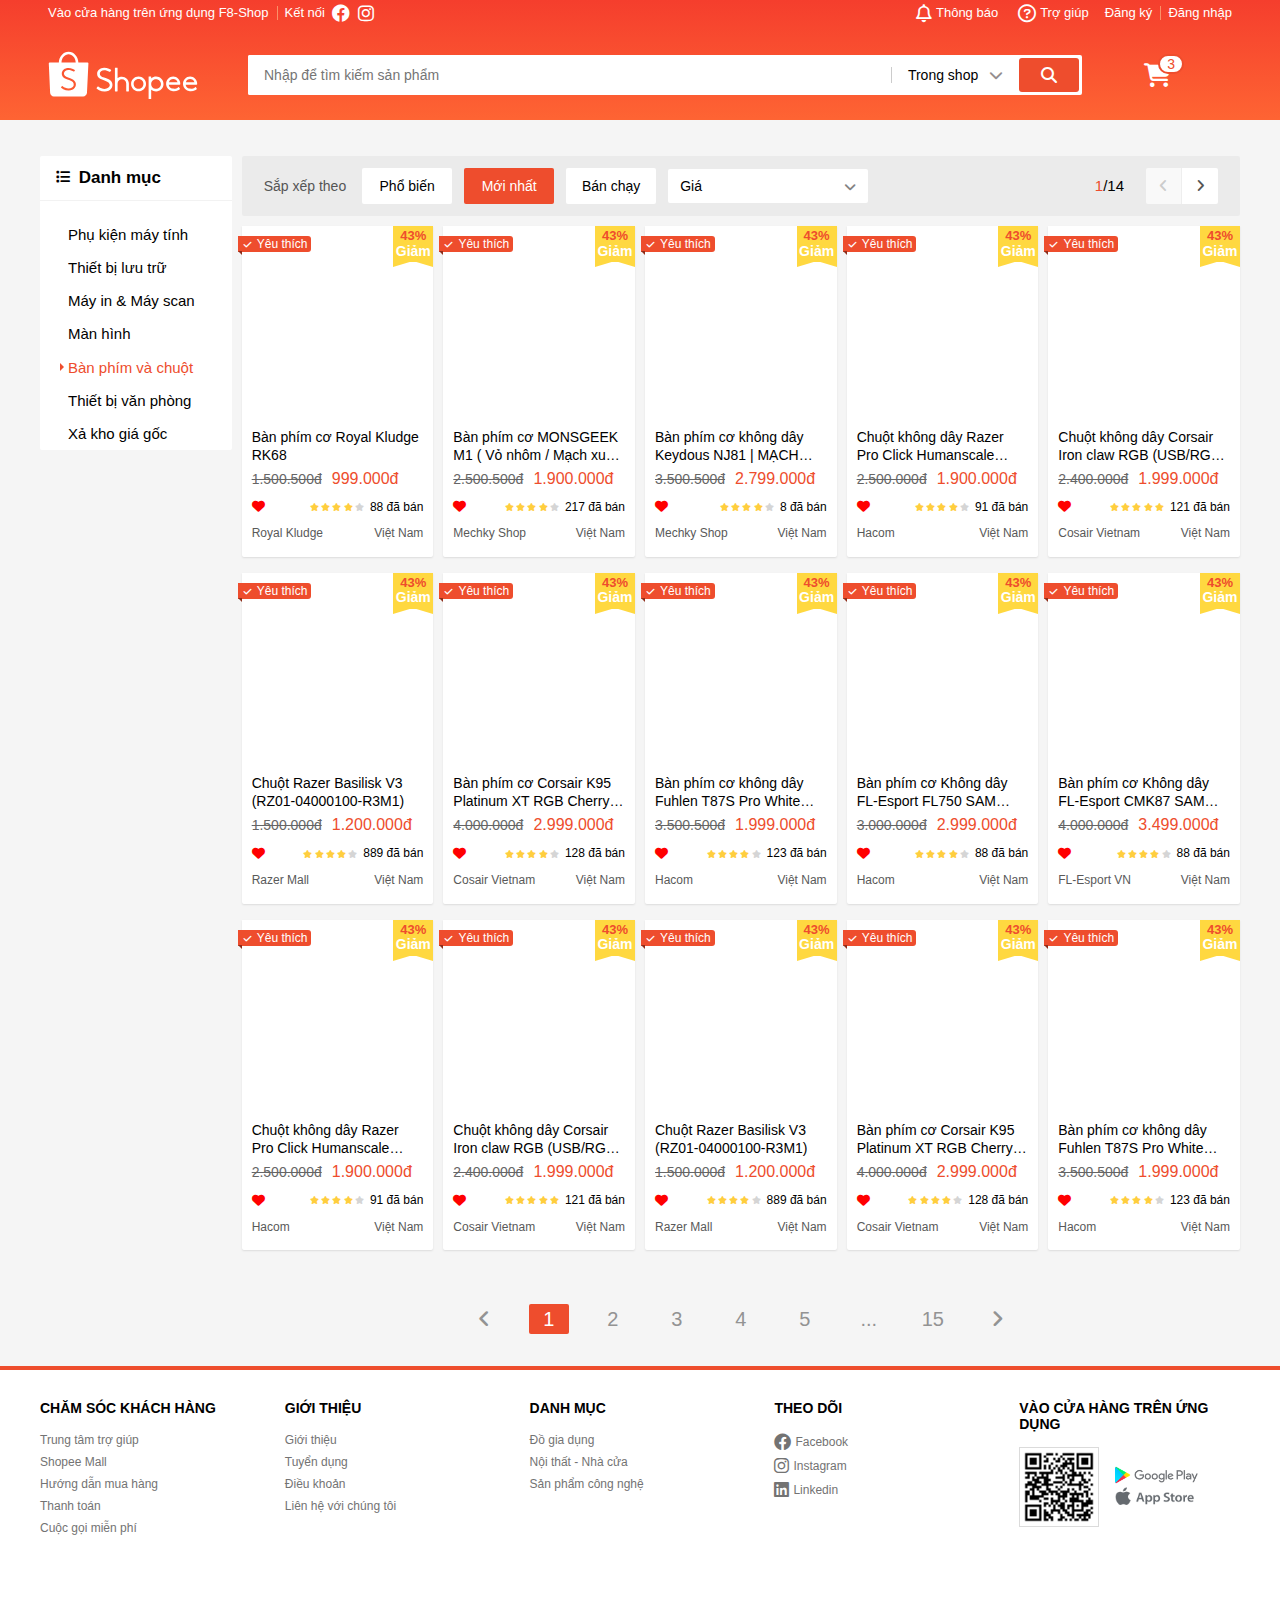
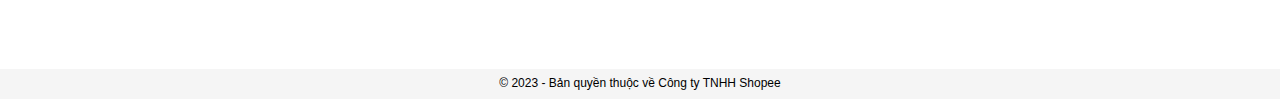
==== commit 78d5c575: "commit1.3/2/2023" ====
--- a/index.html
+++ b/index.html
@@ -11,7 +11,6 @@
     <link rel="stylesheet" href="./assets/css/fontawesome-free-6.2.1-web/css/all.css">
     <link rel="stylesheet" href="./assets/css/grid.css">
     <link rel="stylesheet" href="./assets/css/responsive.css">
-    <script src="./assets/source.js"></script>
 </head>
 <body>
     <div class="app">
@@ -126,8 +125,11 @@
                     </ul>
                 </nav>
                 <div class="header-with-search">
+                    <div onclick="openMobileSearch()" class="header__mobile-search" id="header__mobile-search-icon_ID">
+                        <i class="header__mobile-search-icon fas fa-search"></i>
+                    </div>
                     <div class="header__logo hide-on-tablet">
-                        <a href="/" class="header__logo-link">
+                        <a href="#" class="header__logo-link">
                             <svg viewBox="0 0 192 65" class="header__logo-img">
                                 <g fill-rule="evenodd">
                                     <path
@@ -137,7 +139,7 @@
                             </svg>
                         </a>
                     </div>
-                    <div class="header__search">
+                    <div class="header__search" id="header__search_ID">
                         <div class="header__search-input-wrap">
                             <input type="text" class="header__search-input" placeholder="Nhập để tìm kiếm sản phẩm">
                             
@@ -259,8 +261,8 @@
         </header>
         <div class="app__container">
             <div class="grid wide">
-                <div class="grid__row app-content">
-                    <div class="grid__column-2">
+                <div class="row sm-gutter app-content">
+                    <div class="col l-2 m-0 c-0">
                         <nav class="category">
                             <h3 class="category-heading">
                                 <i class="category-heading-icon fas fa-list"></i>
@@ -291,7 +293,7 @@
                             </ul>
                         </nav>
                     </div>
-                    <div class="grid__column-10">
+                    <div class="col l-10 m-12 c-12">
                         <div class="home-filter hide-on-mobile-table">
                             <span class="home-filter__label">
                                 Sắp xếp theo
@@ -331,8 +333,8 @@
                         </div>
 
                         <div class="home-product">
-                            <div class="grid__row">
-                                <div class="grid__column-2-in-column-10">
+                            <div class="row sm-gutter">
+                                <div class="col l-2-4 m-4 c-6">
                                     <!-- Product item -->
                                     <a class="home-product-item" href="">
                                         <div class="home-product-item__img" style="background-image: url(https://cf.shopee.vn/file/c14c987f1d53c8504d065cf6cc22508e);"></div>
@@ -369,7 +371,7 @@
                                         </div>
                                     </a>
                                 </div>
-                                <div class="grid__column-2-in-column-10">
+                                <div class="col l-2-4 m-4 c-6">
                                     <a class="home-product-item" href="">
                                         <div class="home-product-item__img" style="background-image: url(https://dm4fv4ltmsvz0.cloudfront.net/d7d6e19c-15e1-4f1f-9182-f49519817afe.jpeg);"></div>
                                         <h4 class="home-product-item__name">Bàn phím cơ  MONSGEEK M1 ( Vỏ nhôm / Mạch xuôi / Gasket Mount / Hotswap / RGB)</h4>
@@ -405,7 +407,7 @@
                                         </div>
                                     </a>
                                 </div>
-                                <div class="grid__column-2-in-column-10">
+                                <div class="col l-2-4 m-4 c-6">
                                     <a class="home-product-item" href="">
                                         <div class="home-product-item__img" style="background-image: url(https://dm4fv4ltmsvz0.cloudfront.net/70adefff-8da9-416f-b494-04b0436769af.jpeg);"></div>
                                         <h4 class="home-product-item__name">Bàn phím cơ không dây Keydous NJ81 | MẠCH XUÔI | HOTSWAP Led RGB | Type C | Bluetooth 5.0 | Wireless 2.4G</h4>
@@ -441,7 +443,7 @@
                                         </div>
                                     </a>
                                 </div>
-                                <div class="grid__column-2-in-column-10">
+                                <div class="col l-2-4 m-4 c-6">
                                     <a class="home-product-item" href="">
                                         <div class="home-product-item__img" style="background-image: url(https://hanoicomputercdn.com/media/product/58899_chuot_khong_day_razer_pro_click_humanscale_usb_led_trang_rz01_02990100_r3m1_0002_3.jpg);"></div>
                                         <h4 class="home-product-item__name">Chuột không dây Razer Pro Click Humanscale (USB/Led trắng) (RZ01-02990100-R3M1)</h4>
@@ -477,7 +479,7 @@
                                         </div>
                                     </a>
                                 </div>
-                                <div class="grid__column-2-in-column-10">
+                                <div class="col l-2-4 m-4 c-6">
                                     <a class="home-product-item" href="">
                                         <div class="home-product-item__img" style="background-image: url(https://hanoicomputercdn.com/media/product/55640_chuot_khong_day_corsair_iron_claw_rgb_usb_rgb_den_ch_9317011_ap_0001_2.jpg);"></div>
                                         <h4 class="home-product-item__name">Chuột không dây Corsair Iron claw RGB (USB/RGB/Đen) (CH-9317011-AP)</h4>
@@ -513,7 +515,7 @@
                                         </div>
                                     </a>
                                 </div>
-                                <div class="grid__column-2-in-column-10">
+                                <div class="col l-2-4 m-4 c-6">
                                     <a class="home-product-item" href="">
                                         <div class="home-product-item__img" style="background-image: url(https://hanoicomputercdn.com/media/product/63915_chuot_razer_basilisk_v3_rz01_04000100_r3m1_0002_3.jpg);"></div>
                                         <h4 class="home-product-item__name">Chuột Razer Basilisk V3 (RZ01-04000100-R3M1)</h4>
@@ -549,7 +551,7 @@
                                         </div>
                                     </a>
                                 </div>
-                                <div class="grid__column-2-in-column-10">
+                                <div class="col l-2-4 m-4 c-6">
                                     <a class="home-product-item" href="">
                                         <div class="home-product-item__img" style="background-image: url(https://hanoicomputercdn.com/media/product/70344_ban_phim_co_corsair_k95_platinum_xt_rgb_cherry_blue_switch_ch_9127411_na_5.jpg);"></div>
                                         <h4 class="home-product-item__name">Bàn phím cơ Corsair K95 Platinum XT RGB Cherry Blue switch (CH-9127411-NA)</h4>
@@ -585,7 +587,7 @@
                                         </div>
                                     </a>
                                 </div>
-                                <div class="grid__column-2-in-column-10">
+                                <div class="col l-2-4 m-4 c-6">
                                     <a class="home-product-item" href="">
                                         <div class="home-product-item__img" style="background-image: url(https://hanoicomputercdn.com/media/product/69852_ban_phim_co_khong_day_fuhlen_t87s_pro_white_yellow_switch_001.jpg);"></div>
                                         <h4 class="home-product-item__name">Bàn phím cơ không dây Fuhlen T87S Pro White Yellow Switch</h4>
@@ -621,7 +623,7 @@
                                         </div>
                                     </a>
                                 </div>
-                                <div class="grid__column-2-in-column-10">
+                                <div class="col l-2-4 m-4 c-6">
                                     <a class="home-product-item" href="">
                                         <div class="home-product-item__img" style="background-image: url(https://hanoicomputercdn.com/media/product/69247_ban_phim_co_khong_day_fl_esport_fl750_sam_marshmallow_rgb_gasket_mount_kailh_box_v2_brown_sw_usb_bluetooth_3mode_hotswap.jpg);"></div>
                                         <h4 class="home-product-item__name">Bàn phím cơ Không dây FL-Esport FL750 SAM Marshmallow RGB Gasket Mount Kailh BOX V2 Brown sw (USB/Bluetooth/3Mode/Hotswap)</h4>
@@ -657,7 +659,7 @@
                                         </div>
                                     </a>
                                 </div>
-                                <div class="grid__column-2-in-column-10">
+                                <div class="col l-2-4 m-4 c-6">
                                     <a class="home-product-item" href="">
                                         <div class="home-product-item__img" style="background-image: url(https://hanoicomputercdn.com/media/product/69240_ban_phim_co_khong_day_fl_esport_cmk87_sam_marshmallow_rgb_4.jpg);"></div>
                                         <h4 class="home-product-item__name">Bàn phím cơ Không dây FL-Esport CMK87 SAM Marshmallow RGB Kailh BOX Red sw (USB/Bluetooth/3Mode/Hotswap)</h4>
@@ -693,7 +695,7 @@
                                         </div>
                                     </a>
                                 </div>
-                                <div class="grid__column-2-in-column-10">
+                                <div class="col l-2-4 m-4 c-6">
                                     <a class="home-product-item" href="">
                                         <div class="home-product-item__img" style="background-image: url(https://hanoicomputercdn.com/media/product/58899_chuot_khong_day_razer_pro_click_humanscale_usb_led_trang_rz01_02990100_r3m1_0002_3.jpg);"></div>
                                         <h4 class="home-product-item__name">Chuột không dây Razer Pro Click Humanscale (USB/Led trắng) (RZ01-02990100-R3M1)</h4>
@@ -729,7 +731,7 @@
                                         </div>
                                     </a>
                                 </div>
-                                <div class="grid__column-2-in-column-10">
+                                <div class="col l-2-4 m-4 c-6">
                                     <a class="home-product-item" href="">
                                         <div class="home-product-item__img" style="background-image: url(https://hanoicomputercdn.com/media/product/55640_chuot_khong_day_corsair_iron_claw_rgb_usb_rgb_den_ch_9317011_ap_0001_2.jpg);"></div>
                                         <h4 class="home-product-item__name">Chuột không dây Corsair Iron claw RGB (USB/RGB/Đen) (CH-9317011-AP)</h4>
@@ -765,7 +767,7 @@
                                         </div>
                                     </a>
                                 </div>
-                                <div class="grid__column-2-in-column-10">
+                                <div class="col l-2-4 m-4 c-6">
                                     <a class="home-product-item" href="">
                                         <div class="home-product-item__img" style="background-image: url(https://hanoicomputercdn.com/media/product/63915_chuot_razer_basilisk_v3_rz01_04000100_r3m1_0002_3.jpg);"></div>
                                         <h4 class="home-product-item__name">Chuột Razer Basilisk V3 (RZ01-04000100-R3M1)</h4>
@@ -801,7 +803,7 @@
                                         </div>
                                     </a>
                                 </div>
-                                <div class="grid__column-2-in-column-10">
+                                <div class="col l-2-4 m-4 c-6">
                                     <a class="home-product-item" href="">
                                         <div class="home-product-item__img" style="background-image: url(https://hanoicomputercdn.com/media/product/70344_ban_phim_co_corsair_k95_platinum_xt_rgb_cherry_blue_switch_ch_9127411_na_5.jpg);"></div>
                                         <h4 class="home-product-item__name">Bàn phím cơ Corsair K95 Platinum XT RGB Cherry Blue switch (CH-9127411-NA)</h4>
@@ -837,7 +839,7 @@
                                         </div>
                                     </a>
                                 </div>
-                                <div class="grid__column-2-in-column-10">
+                                <div class="col l-2-4 m-4 c-6">
                                     <a class="home-product-item" href="">
                                         <div class="home-product-item__img" style="background-image: url(https://hanoicomputercdn.com/media/product/69852_ban_phim_co_khong_day_fuhlen_t87s_pro_white_yellow_switch_001.jpg);"></div>
                                         <h4 class="home-product-item__name">Bàn phím cơ không dây Fuhlen T87S Pro White Yellow Switch</h4>
@@ -932,8 +934,8 @@
         </div>
         <footer class="footer">
             <div class="grid wide">
-                <div class="grid__row">
-                    <div class="grid__column-2-in-column-10">
+                <div class="row">
+                    <div class="col l-2-4 m-4 c-6">
                         <h3 class="footer__heading">Chăm sóc khách hàng</h3>
                         <ul class="footer__list">
                             <li class="footer__list-item">
@@ -953,7 +955,7 @@
                             </li>
                         </ul>
                     </div>
-                    <div class="grid__column-2-in-column-10">
+                    <div class="col l-2-4 m-4 c-6">
                         <h3 class="footer__heading">Giới thiệu</h3>
                         <ul class="footer__list">
                             <li class="footer__list-item">
@@ -970,7 +972,7 @@
                             </li>
                         </ul>
                     </div>
-                    <div class="grid__column-2-in-column-10">
+                    <div class="col l-2-4 m-4 c-6">
                         <h3 class="footer__heading">Danh mục</h3>
                         <ul class="footer__list">
                             <li class="footer__list-item">
@@ -984,7 +986,7 @@
                             </li>
                         </ul>
                     </div>
-                    <div class="grid__column-2-in-column-10">
+                    <div class="col l-2-4 m-4 c-6">
                         <h3 class="footer__heading">Theo dõi</h3>
                         <ul class="footer__list">
                             <li class="footer__list-item">
@@ -1004,7 +1006,7 @@
                             </li>
                         </ul>
                     </div>
-                    <div class="grid__column-2-in-column-10">
+                    <div class="col l-2-4 m-4 c-6">
                         <h3 class="footer__heading">Vào cửa hàng trên ứng dụng</h3>
                         <div class="footer__download">
                             <img src="./assets/photos/qr_code.png" alt="" class="footer__download-qr">
@@ -1135,6 +1137,9 @@
         var modalOverlay = document.getElementById('modal__overlay_id');  
         var registerFormControl = document.getElementById('register__form_id');
         var loginFormControl = document.getElementById('login__form_id');
+        var mobileSearch = documheader__searchent.getElementById('header__mobile-search-icon_ID');
+        var headerSearch = document.getElementById('header__search_ID');
+        var headerSearchHeight = headerSearch.clientHeight;
         function registerForm() {
             modalManage.style.display='flex';
             registerFormControl.style.display = 'block';
@@ -1152,7 +1157,14 @@
             loginFormControl.style.display = 'none';
             registerFormControl.style.display = 'none';
         }
-
+        function openMobileSearch(){
+            if(headerSearch.clientHeight !== headerSearchHeight) {
+                headerSearch.style.display = 'none';
+            }
+            else{
+                headerSearch.style.display = 'flex';
+            }
+        }
     </script>
 </body>
 </html>--- a/assets/css/base.css
+++ b/assets/css/base.css
@@ -2,6 +2,9 @@
     font-size: 62.5%;
     line-height: 1.6rem;
     font-family: 'Roboto', sans-serif;
+    box-sizing: border-box;
+}
+*{
     box-sizing: border-box;
 }
 
--- a/assets/css/main.css
+++ b/assets/css/main.css
@@ -1,3 +1,6 @@
+.app {
+    overflow: hidden;
+}
 .header {
     width: 100%;
     height: var(--header-height);
@@ -444,8 +447,20 @@
     align-items: center;
     margin: 0 8px;
 }
+.header__mobile-search{
+    padding: 0px 12px;
+    display:none;
+}
+.header__mobile-search-icon {
+    font-size: 2.6rem;
+    color: var(--white-color);
+}
 .header__logo{
     width: 200px;
+}
+.header__logo-link{
+    display: block;
+    line-height: 0px;
 }
 .header__logo-img{
     width: 150px;
@@ -993,6 +1008,7 @@
 .home-product__pagination{
     margin-top: 48px;
     margin-bottom: 32px;
+    padding-left: 0px;
 }
 
 /* footer */
--- a/assets/css/responsive.css
+++ b/assets/css/responsive.css
@@ -52,4 +52,55 @@
     .hide-on-mobile{
         display: none;
     }
+    .header-with-search{
+        justify-content: space-between;
+    }
+    .header__logo,.header__cart {
+        width: unset;
+    }
+    .header__cart{
+        padding: 0px 12px;
+    }
+    .header__cart-notice {
+        right: 4px;
+    }
+    .header__search {
+        position: fixed;
+        top: var(--header-height);
+        left: 0px;
+        right: 0px;
+        box-shadow: 0 1px 2px rgba(0, 0, 0, 0.05);
+        z-index: 1;
+        height: 46px;
+        padding: 0px 16px;
+        animation: mobileSearchSideIn linear 0.4s;
+        display: none;
+    }
+    .header__mobile-search{
+        display: unset;
+    }
+    .header-search-history{
+        width: 100%;
+    }
+    .pagination-item{
+        margin: 0px;
+    }
+    .pagination-item-link{
+        --height : 28px;
+        font-size: 1.6rem;
+        min-width: 36px;
+    }
+    .app-content{
+        margin: 0px;
+    }
+    @keyframes mobileSearchSideIn {
+        from {
+            opacity: 0;
+            top: calc(var(--header-height) /2);
+        }
+        to {
+            opacity: 1;
+            top: var(--header-height);
+        }
+    }
 }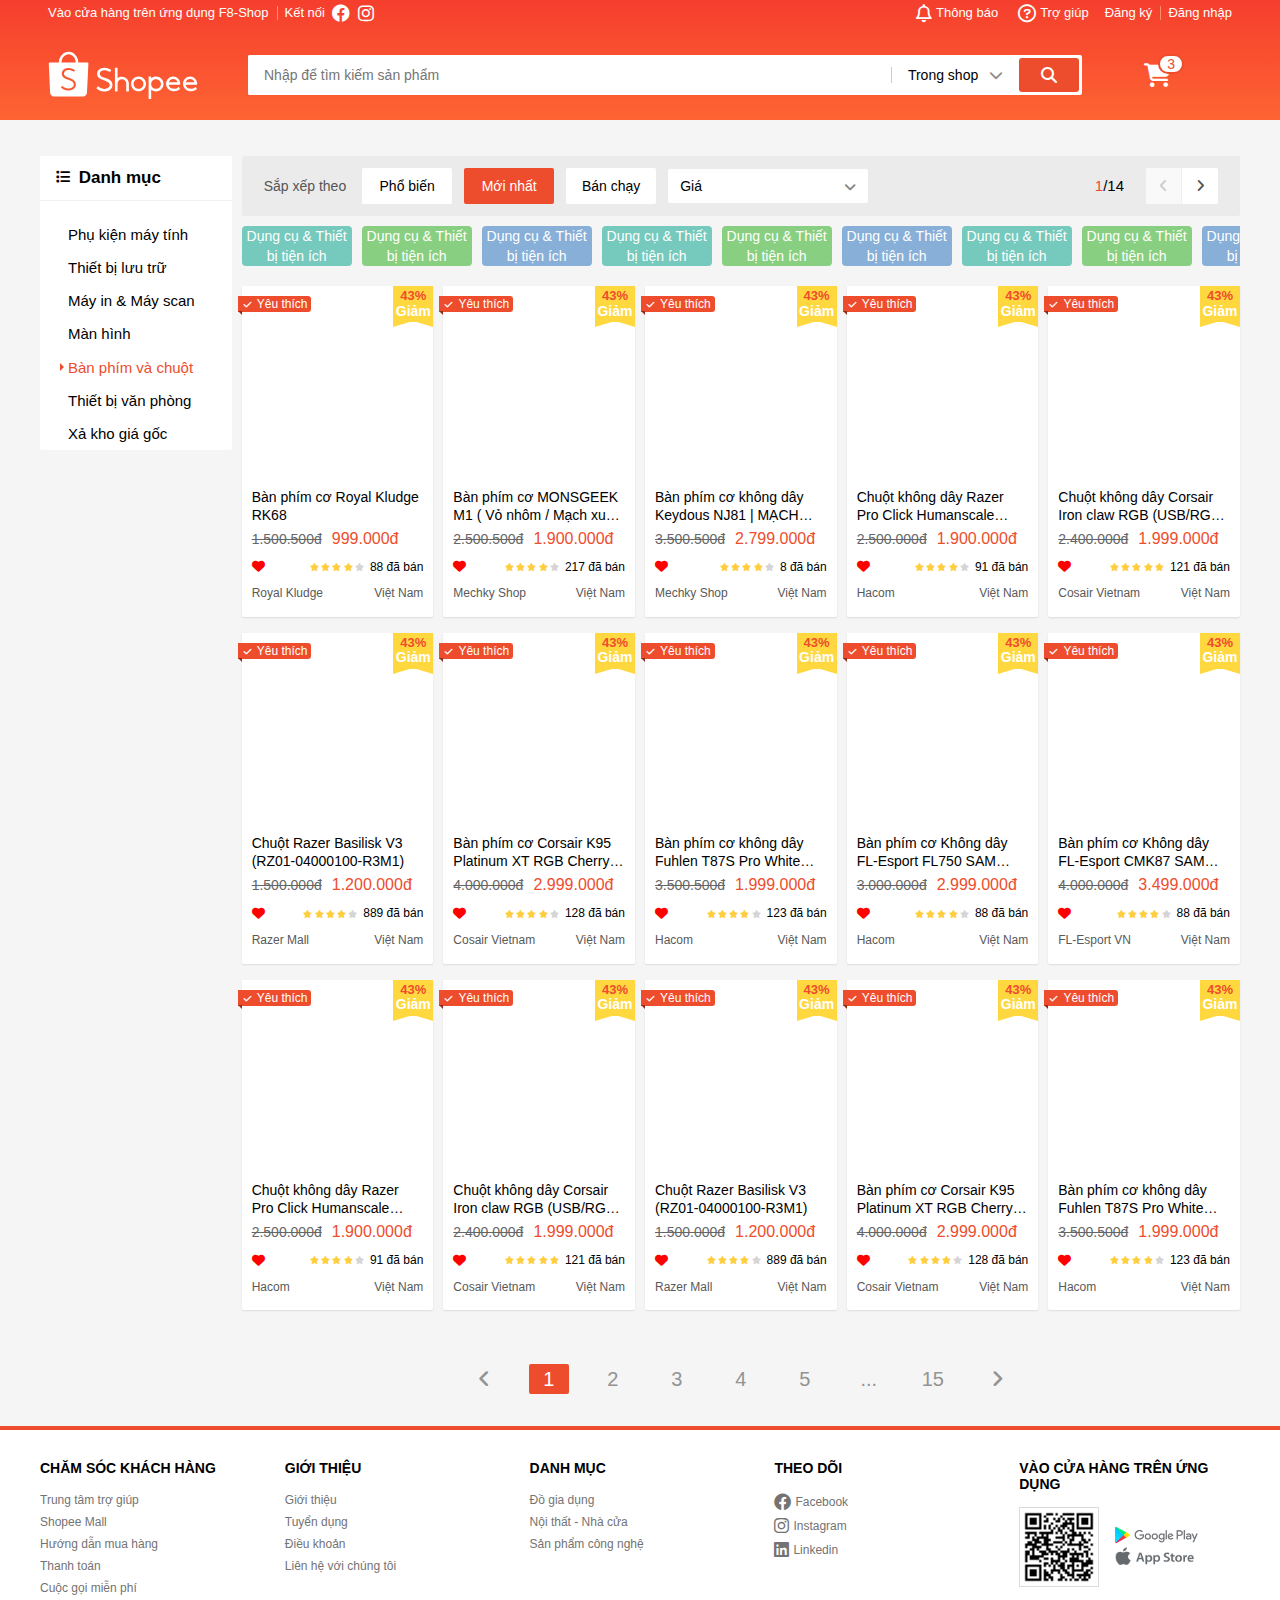
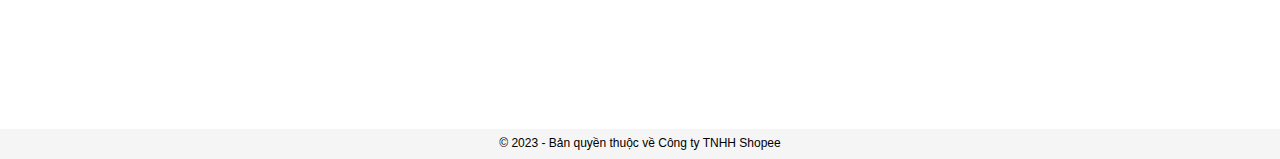
==== commit 1d886968: "commit1.3/5/2023" ====
--- a/index.html
+++ b/index.html
@@ -162,7 +162,13 @@
                             <i class="header__search-select-icon fa-solid fa-chevron-down"></i>
                         
                             <ul class="header__search-option">
-
+                                <li class="header__search-option-item">
+                                    <a href="#" class="header__search-option-link">Trong shop</a>
+                                    <i class="header__search-option-icon fas fa-check"></i>
+                                </li>
+                                <li class="header__search-option-item">
+                                    <a href="#" class="header__search-option-link">Ngoài shop</a>
+                                </li>
                             </ul>
                         </div>
                         <button class="header__search-btn">
@@ -331,7 +337,75 @@
                                 </div>
                             </div>
                         </div>
-
+                        <nav class="mobile-category">
+                            <ul class="mobile-category-list">
+                                <li class="mobile-category-item">
+                                    <a href="#" class="mobile-category-link">
+                                        Dụng cụ & Thiết bị tiện ích
+                                    </a>
+                                </li>
+                                <li class="mobile-category-item">
+                                    <a href="#" class="mobile-category-link">
+                                        Dụng cụ & Thiết bị tiện ích
+                                    </a>
+                                </li>
+                                <li class="mobile-category-item">
+                                    <a href="#" class="mobile-category-link">
+                                        Dụng cụ & Thiết bị tiện ích
+                                    </a>
+                                </li>
+                                <li class="mobile-category-item">
+                                    <a href="#" class="mobile-category-link">
+                                        Dụng cụ & Thiết bị tiện ích
+                                    </a>
+                                </li>
+                                <li class="mobile-category-item">
+                                    <a href="#" class="mobile-category-link">
+                                        Dụng cụ & Thiết bị tiện ích
+                                    </a>
+                                </li>
+                                <li class="mobile-category-item">
+                                    <a href="#" class="mobile-category-link">
+                                        Dụng cụ & Thiết bị tiện ích
+                                    </a>
+                                </li>
+                                <li class="mobile-category-item">
+                                    <a href="#" class="mobile-category-link">
+                                        Dụng cụ & Thiết bị tiện ích
+                                    </a>
+                                </li>
+                                <li class="mobile-category-item">
+                                    <a href="#" class="mobile-category-link">
+                                        Dụng cụ & Thiết bị tiện ích
+                                    </a>
+                                </li>
+                                <li class="mobile-category-item">
+                                    <a href="#" class="mobile-category-link">
+                                        Dụng cụ & Thiết bị tiện ích
+                                    </a>
+                                </li>
+                                <li class="mobile-category-item">
+                                    <a href="#" class="mobile-category-link">
+                                        Dụng cụ & Thiết bị tiện ích
+                                    </a>
+                                </li>
+                                <li class="mobile-category-item">
+                                    <a href="#" class="mobile-category-link">
+                                        Dụng cụ & Thiết bị tiện ích
+                                    </a>
+                                </li>
+                                <li class="mobile-category-item">
+                                    <a href="#" class="mobile-category-link">
+                                        Dụng cụ & Thiết bị tiện ích
+                                    </a>
+                                </li>
+                                <li class="mobile-category-item">
+                                    <a href="#" class="mobile-category-link">
+                                        Dụng cụ & Thiết bị tiện ích
+                                    </a>
+                                </li>
+                            </ul>
+                        </nav>
                         <div class="home-product">
                             <div class="row sm-gutter">
                                 <div class="col l-2-4 m-4 c-6">
@@ -1137,7 +1211,7 @@
         var modalOverlay = document.getElementById('modal__overlay_id');  
         var registerFormControl = document.getElementById('register__form_id');
         var loginFormControl = document.getElementById('login__form_id');
-        var mobileSearch = documheader__searchent.getElementById('header__mobile-search-icon_ID');
+        var mobileSearch = document.getElementById('header__mobile-search-icon_ID');
         var headerSearch = document.getElementById('header__search_ID');
         var headerSearchHeight = headerSearch.clientHeight;
         function registerForm() {
--- a/assets/css/main.css
+++ b/assets/css/main.css
@@ -561,6 +561,11 @@
 .header__search-select{
     border-left: 1px solid #ccc;
     padding-left: 16px;
+    position: relative;
+    cursor: pointer;
+}
+.header__search-select:hover .header__search-option{
+    display: block;
 }
 .header__search-select-label{
     font-size: 1.4rem;
@@ -571,6 +576,47 @@
     color: #948e8e;
     margin: 0 16px 0 8px;
 }
+.header__search-option{
+    position: absolute;
+    width: calc(100% - 5px);
+    background-color: var(--white-color);
+    top: 29px;
+    left: 2px;
+    list-style: none;
+    padding-left: 0px;
+    border-radius: 3px;
+    display: none;
+}
+.header__search-option::before {
+    content: "";
+    position: absolute;
+    width: 100%;
+    background-color: transparent;
+    height: 22px;
+    top: -15px;
+}
+.header__search-option-item{
+    display: flex;
+    justify-content: space-between;
+}
+.header__search-option-link{
+    text-decoration: none;
+    color: var(--text-color);
+    font-size: 1.4rem;
+    padding: 8px 0px 8px 12px;
+    display: block;
+}
+.header__search-option-link:hover{
+    color: var(--primary-color);
+}
+.header__search-option-icon{
+    font-size: 1.4rem;
+    color: var(--primary-color);
+    padding: 8px 12px 8px 0px;
+}
+
+
+
 .header__search-btn{
     background-color: var(--primary-color);
     border: none;
@@ -789,6 +835,47 @@
     transform: translateY(-50%);
 }
 
+/* Mobile Category */
+.mobile-category{
+
+}
+.mobile-category-list{
+    display: flex;
+    list-style: none;
+    padding-left: 0px;
+    max-width: 100%;
+    overflow-x: auto;
+}
+.mobile-category-list::-webkit-scrollbar{
+    display: none;
+}
+.mobile-category-item{
+    flex-shrink: 0;
+    margin-right: 10px;
+}
+.mobile-category-item:nth-of-type(3n) .mobile-category-link{
+    background-color: #87afd8;
+}
+.mobile-category-item:nth-of-type(3n + 1) .mobile-category-link{
+    background-color: #76c9bd;
+}
+.mobile-category-item:nth-of-type(3n +2) .mobile-category-link{
+    background-color: #88cf81;
+}
+.mobile-category-link{
+    text-decoration: none;
+    color: var(--white-color);
+    font-size: 1.4rem;
+    line-height: 2rem;
+    text-align: center;
+    width: 110px;
+    height: 40px;
+    display: block;
+    border-radius: 4px;
+    font-weight: 300;
+}
+
+
 /* Home sort + filter */
 .home-filter{
     background-color: rgba(0, 0, 0, 0.04);
--- a/assets/css/responsive.css
+++ b/assets/css/responsive.css
@@ -77,10 +77,15 @@
         display: none;
     }
     .header__mobile-search{
-        display: unset;
+        display: block;
     }
     .header-search-history{
+        position: fixed;
+        top: calc(var(--header-height) + var(--header-sort-bar-height));
         width: 100%;
+    }
+    .header__cart{
+        /* pointer-events: none; */
     }
     .pagination-item{
         margin: 0px;
@@ -92,6 +97,7 @@
     }
     .app-content{
         margin: 0px;
+        padding-top: 8px;
     }
     @keyframes mobileSearchSideIn {
         from {
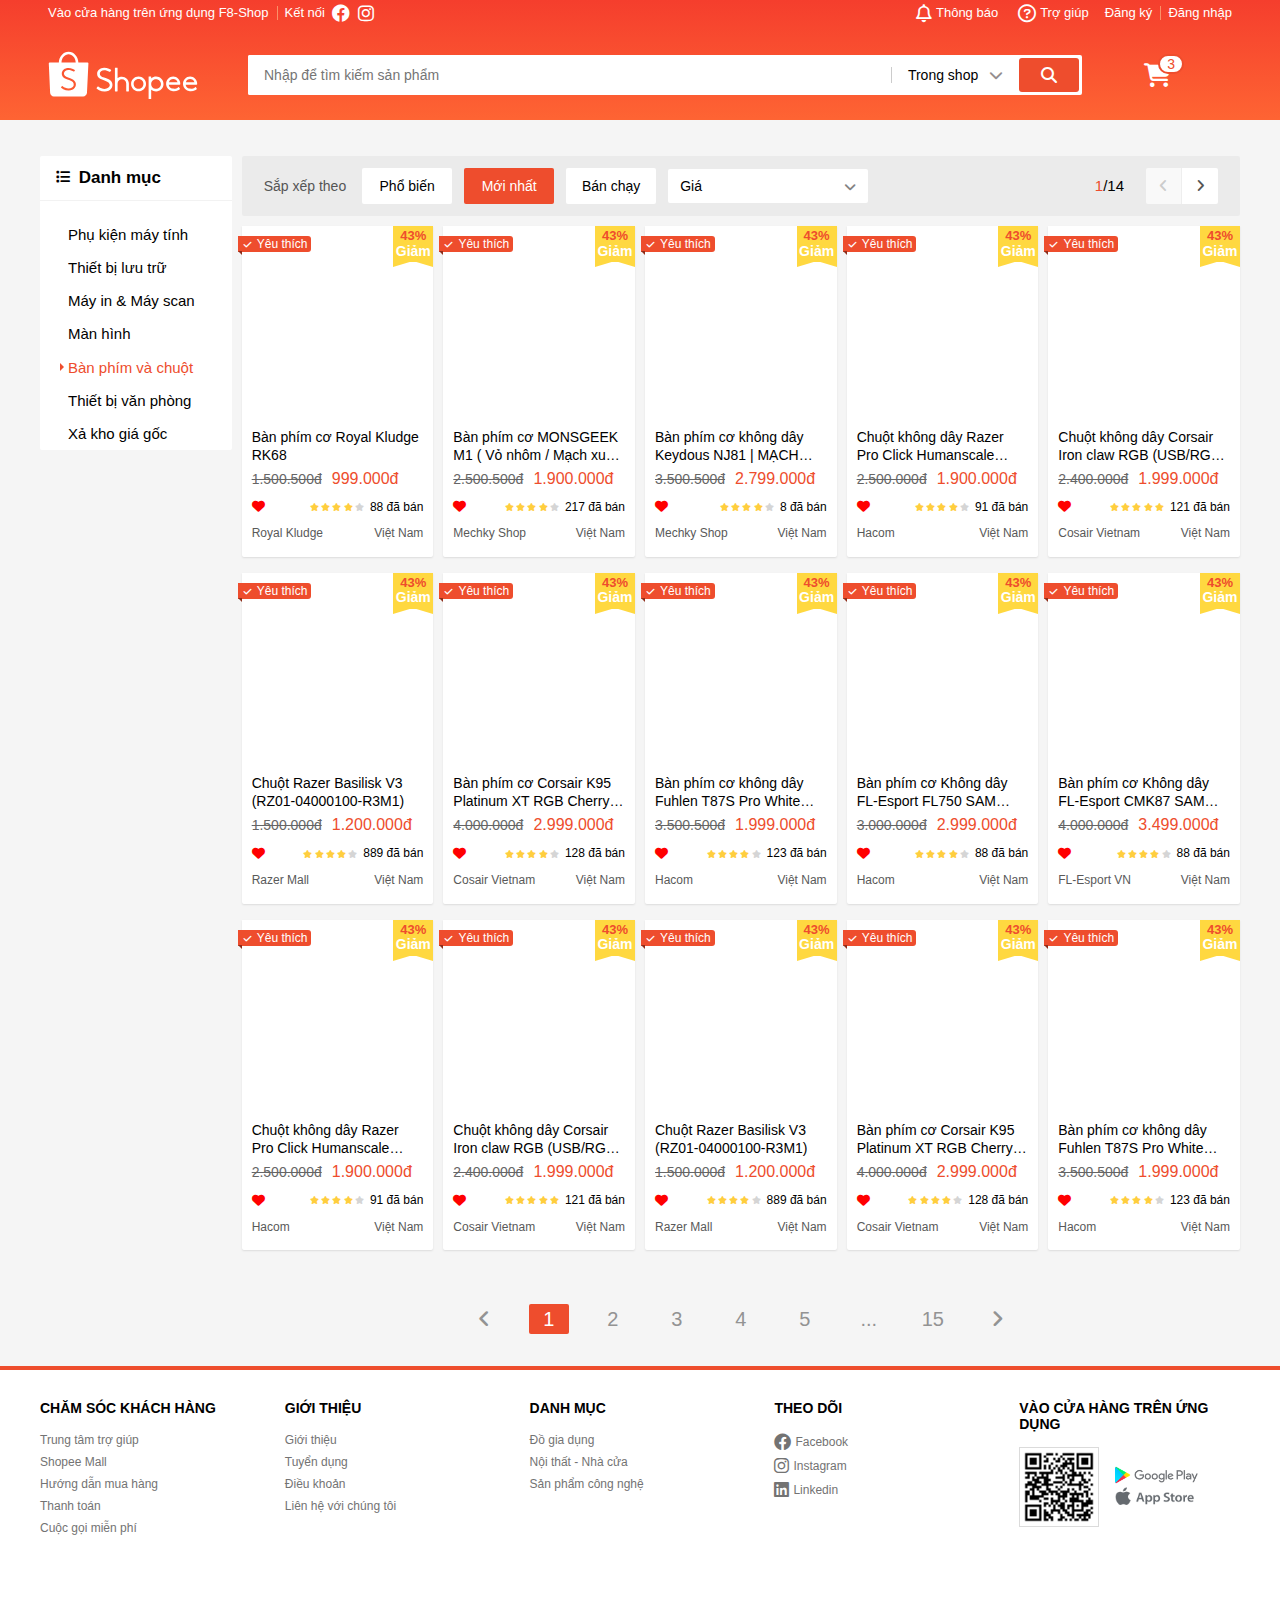
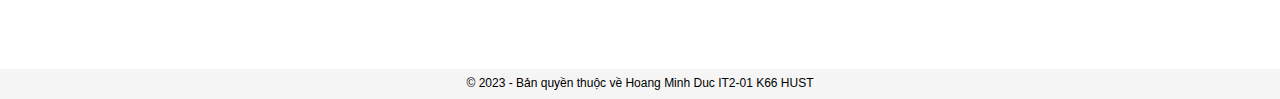
==== commit eac3e2e9: "fix5/3/2023" ====
--- a/index.html
+++ b/index.html
@@ -163,11 +163,11 @@
                         
                             <ul class="header__search-option">
                                 <li class="header__search-option-item">
-                                    <a href="#" class="header__search-option-link">Trong shop</a>
+                                    <a href="" class="header__search-option-link">Trong shop</a>
                                     <i class="header__search-option-icon fas fa-check"></i>
                                 </li>
                                 <li class="header__search-option-item">
-                                    <a href="#" class="header__search-option-link">Ngoài shop</a>
+                                    <a href="" class="header__search-option-link">Ngoài shop</a>
                                 </li>
                             </ul>
                         </div>
@@ -337,7 +337,7 @@
                                 </div>
                             </div>
                         </div>
-                        <nav class="mobile-category">
+                        <nav class="mobile-category show-on-mobile-tablet">
                             <ul class="mobile-category-list">
                                 <li class="mobile-category-item">
                                     <a href="#" class="mobile-category-link">
@@ -346,12 +346,12 @@
                                 </li>
                                 <li class="mobile-category-item">
                                     <a href="#" class="mobile-category-link">
-                                        Dụng cụ & Thiết bị tiện ích
+                                        Sản phẩm công nghệ 
                                     </a>
                                 </li>
                                 <li class="mobile-category-item">
                                     <a href="#" class="mobile-category-link">
-                                        Dụng cụ & Thiết bị tiện ích
+                                        Dụng cụ học tập thông minh
                                     </a>
                                 </li>
                                 <li class="mobile-category-item">
@@ -841,6 +841,7 @@
                                         </div>
                                     </a>
                                 </div>
+                                
                                 <div class="col l-2-4 m-4 c-6">
                                     <a class="home-product-item" href="">
                                         <div class="home-product-item__img" style="background-image: url(https://hanoicomputercdn.com/media/product/63915_chuot_razer_basilisk_v3_rz01_04000100_r3m1_0002_3.jpg);"></div>
@@ -1007,7 +1008,7 @@
             </div>
         </div>
         <footer class="footer">
-            <div class="grid wide">
+            <div class="grid wide footer__content">
                 <div class="row">
                     <div class="col l-2-4 m-4 c-6">
                         <h3 class="footer__heading">Chăm sóc khách hàng</h3>
@@ -1080,7 +1081,7 @@
                             </li>
                         </ul>
                     </div>
-                    <div class="col l-2-4 m-4 c-6">
+                    <div class="col l-2-4 m-8 c-12">
                         <h3 class="footer__heading">Vào cửa hàng trên ứng dụng</h3>
                         <div class="footer__download">
                             <img src="./assets/photos/qr_code.png" alt="" class="footer__download-qr">
@@ -1098,7 +1099,7 @@
                 </div>
             </div>
             <div class="footer__bottom">
-                <p class="footer__text">© 2023 - Bản quyền thuộc về Công ty TNHH Shopee</p>
+                <p class="footer__text">© 2023 - Bản quyền thuộc về Hoang Minh Duc IT2-01 K66 HUST</p>
             </div>
         </footer>
     </div>
--- a/assets/css/main.css
+++ b/assets/css/main.css
@@ -457,6 +457,7 @@
 }
 .header__logo{
     width: 200px;
+    -webkit-tap-highlight-color: transparent;
 }
 .header__logo-link{
     display: block;
@@ -563,6 +564,7 @@
     padding-left: 16px;
     position: relative;
     cursor: pointer;
+    -webkit-tap-highlight-color: transparent;
 }
 .header__search-select:hover .header__search-option{
     display: block;
@@ -837,7 +839,7 @@
 
 /* Mobile Category */
 .mobile-category{
-
+    display: none;
 }
 .mobile-category-list{
     display: flex;
@@ -873,6 +875,7 @@
     display: block;
     border-radius: 4px;
     font-weight: 300;
+    padding: 0 4px;
 }
 
 
--- a/assets/css/responsive.css
+++ b/assets/css/responsive.css
@@ -31,6 +31,9 @@
     .header__sort-bar{
         display: flex;
     }
+    .show-on-mobile-tablet{
+        display: block;
+    }
 }
 
 /* Tablet */
@@ -54,9 +57,13 @@
     }
     .header-with-search{
         justify-content: space-between;
+        align-items: center;
     }
     .header__logo,.header__cart {
         width: unset;
+    }
+    .header__logo-img{
+        width: 125px;
     }
     .header__cart{
         padding: 0px 12px;
@@ -76,8 +83,12 @@
         animation: mobileSearchSideIn linear 0.4s;
         display: none;
     }
-    .header__mobile-search{
+    .header__mobile-search,
+    .header__cart
+    {
         display: block;
+        position: relative;
+        top: 4px;
     }
     .header-search-history{
         position: fixed;
@@ -86,6 +97,8 @@
     }
     .header__cart{
         /* pointer-events: none; */
+        /* user-select: none; */
+        -webkit-tap-highlight-color: transparent;
     }
     .pagination-item{
         margin: 0px;
@@ -99,6 +112,16 @@
         margin: 0px;
         padding-top: 8px;
     }
+    .footer__heading{
+        text-align: center;
+    }
+    .footer__download,
+    .footer__list-item-link{
+        justify-content: center;
+    }
+    .footer__download-apps{
+        flex: unset;
+    }
     @keyframes mobileSearchSideIn {
         from {
             opacity: 0;
